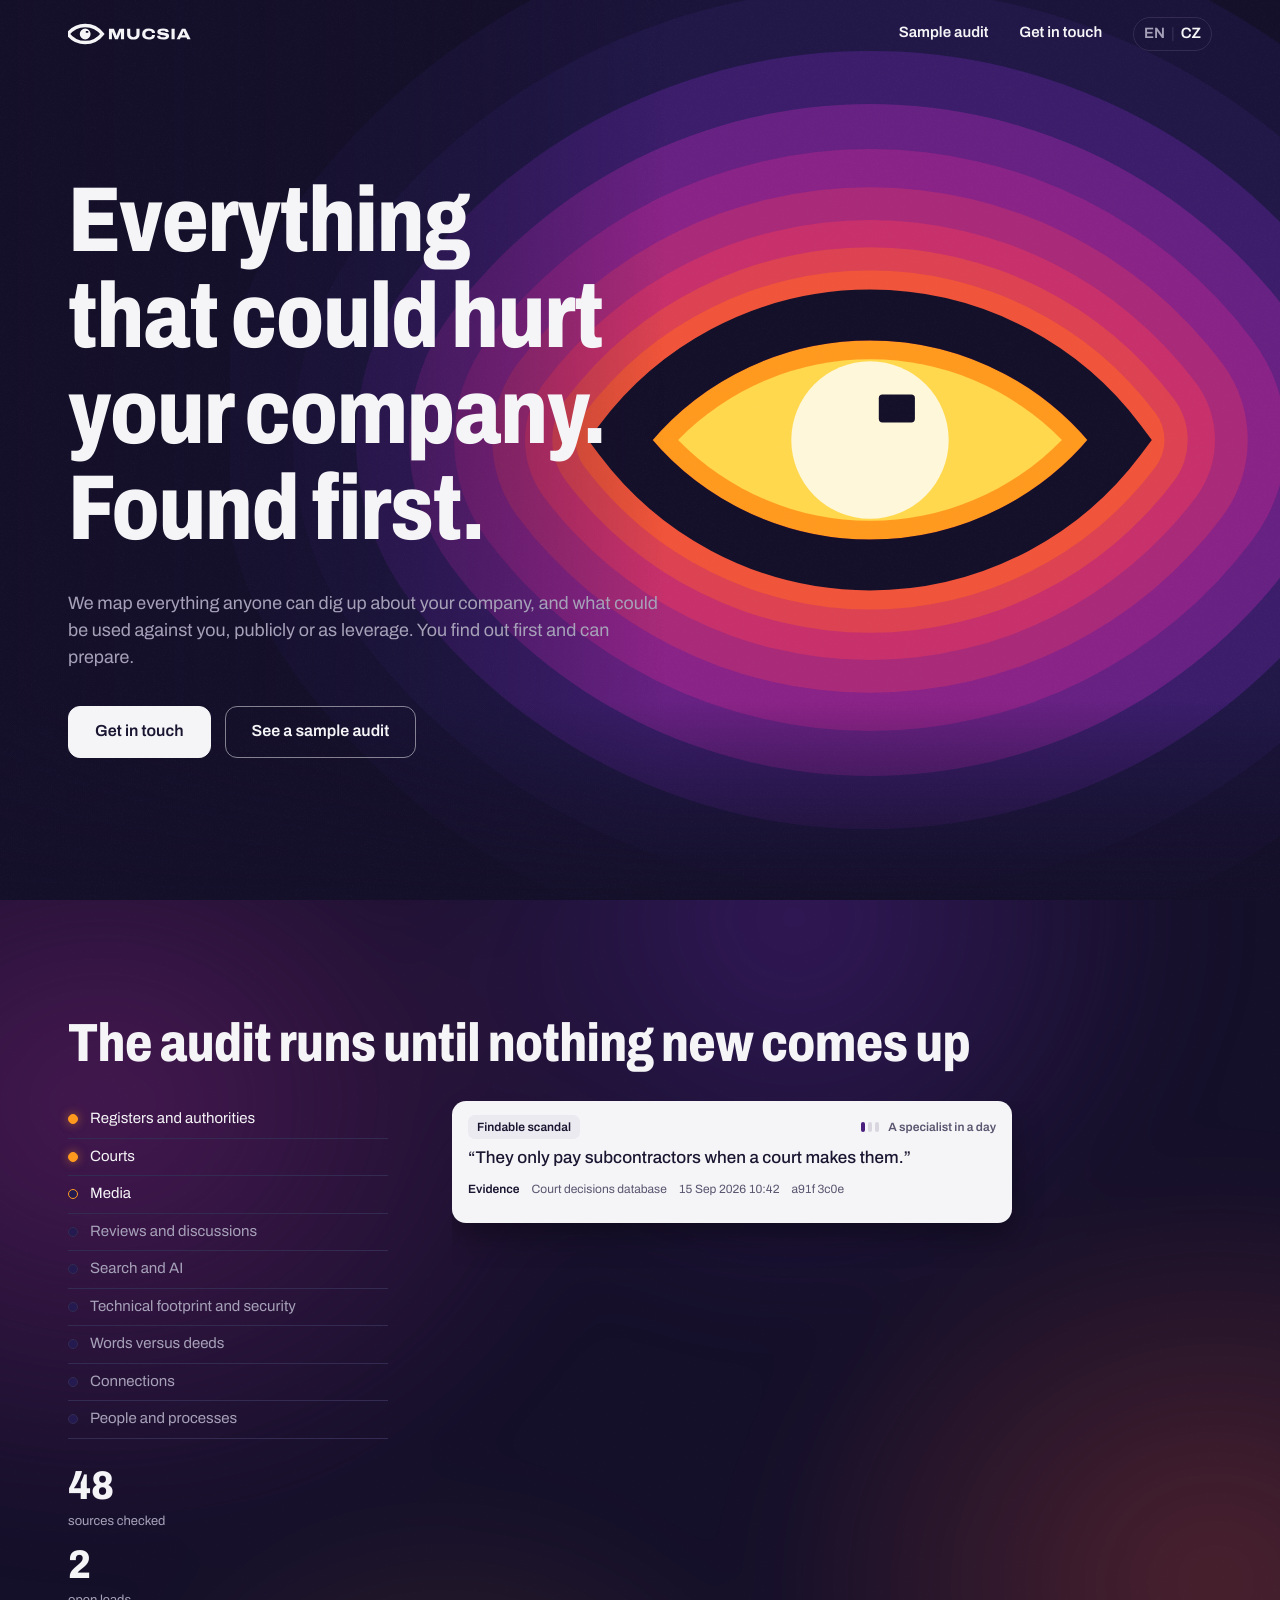
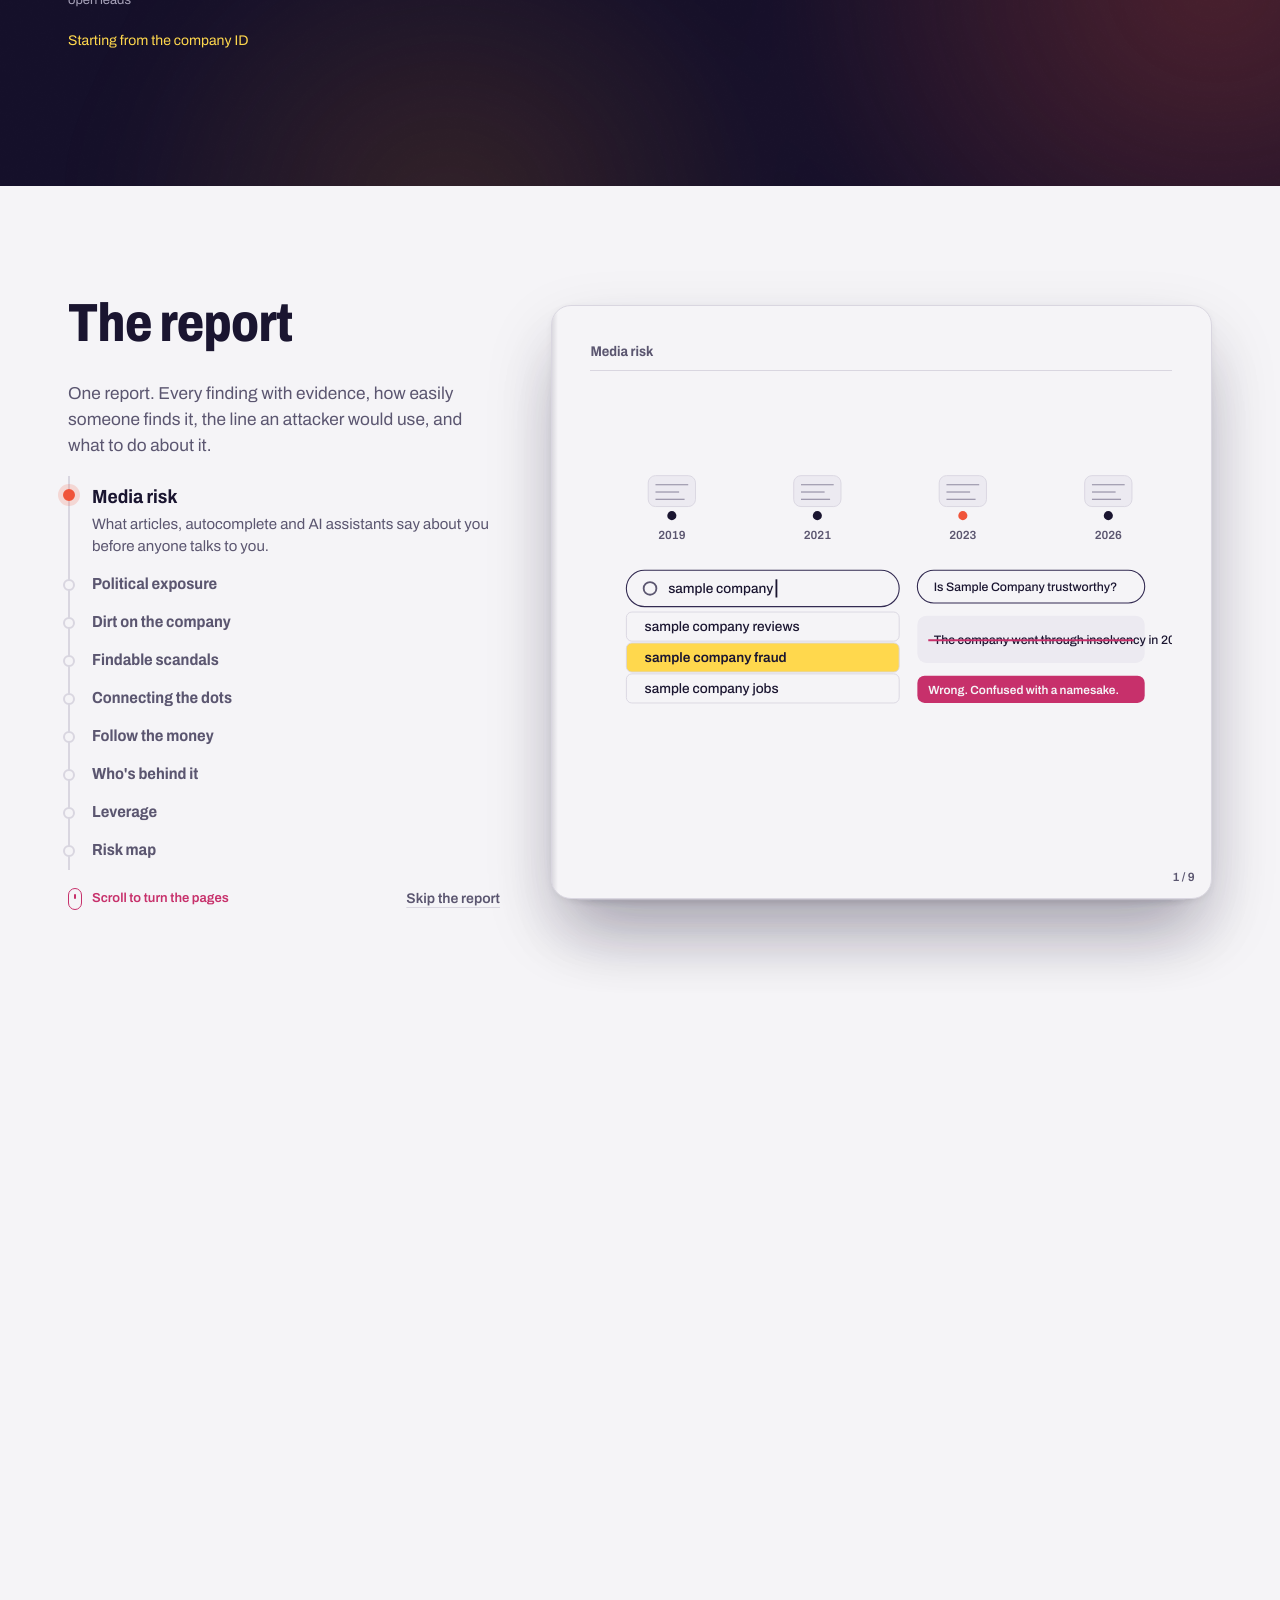
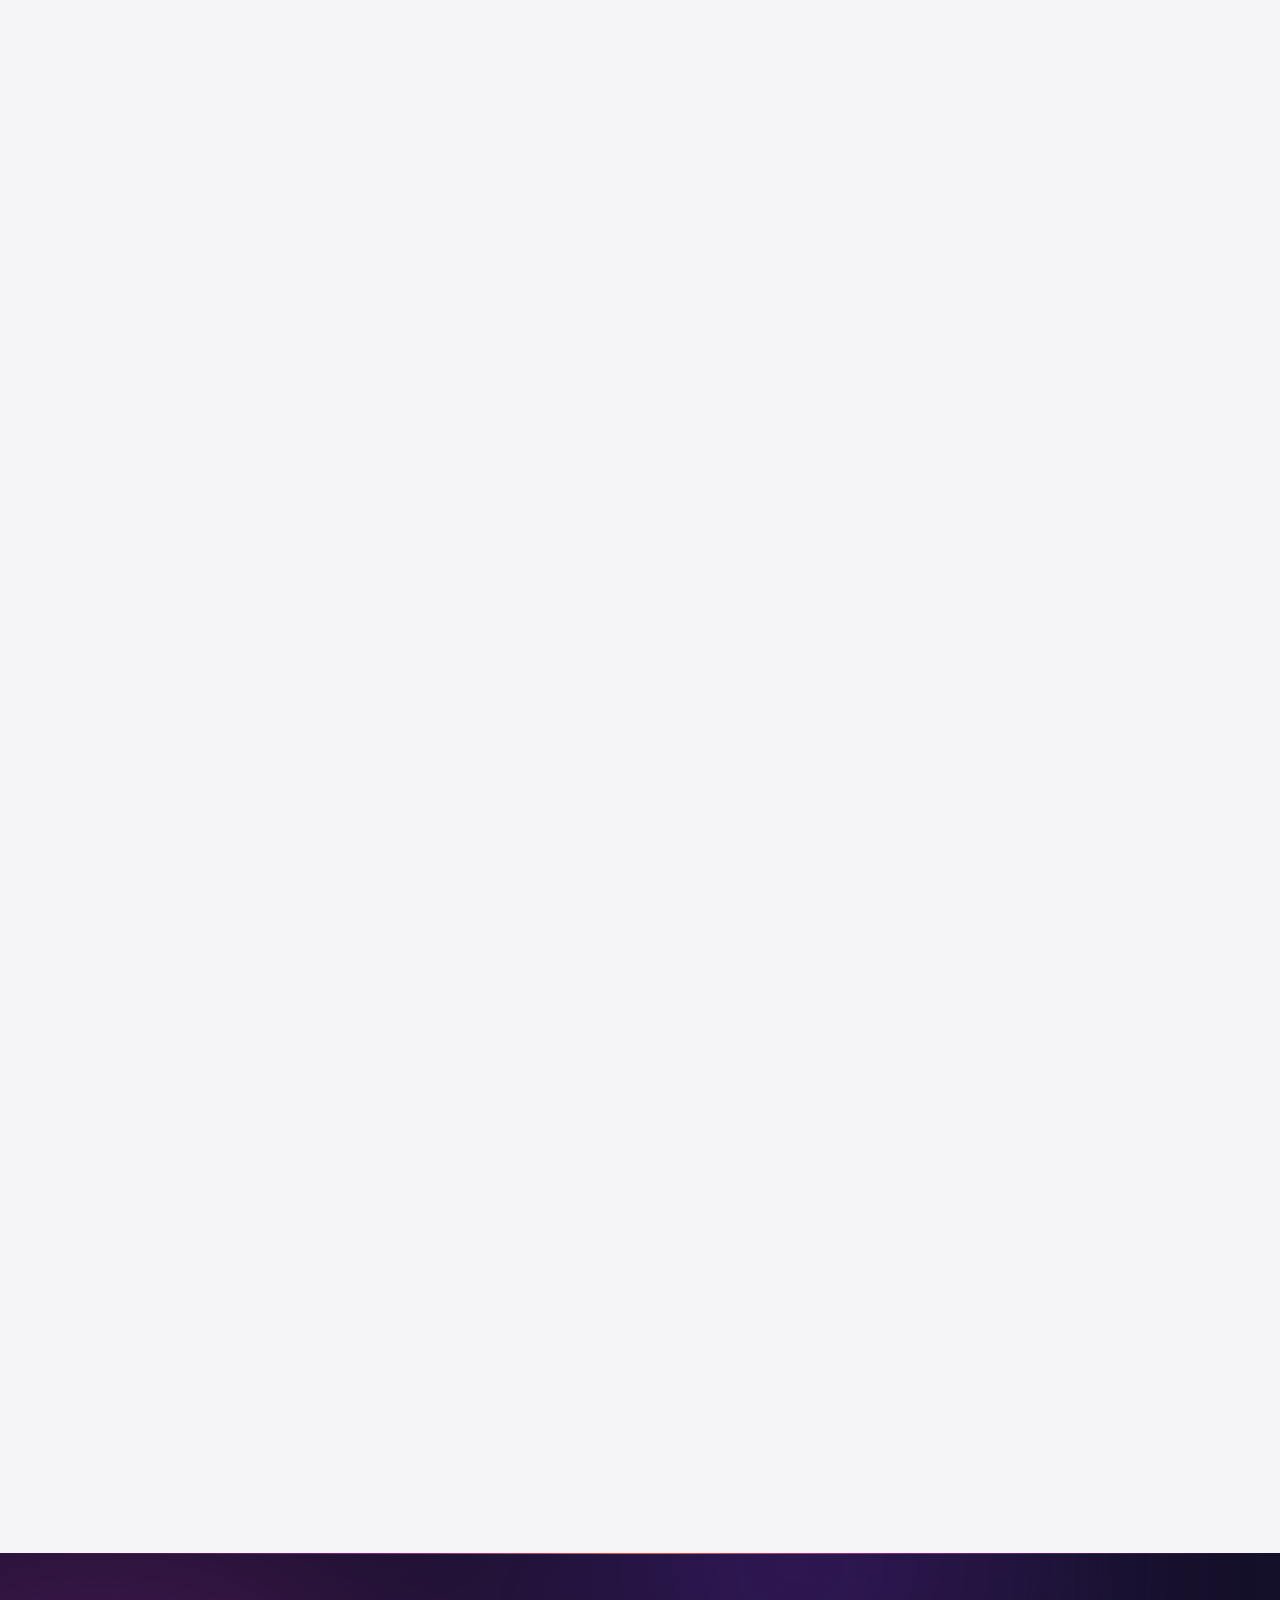
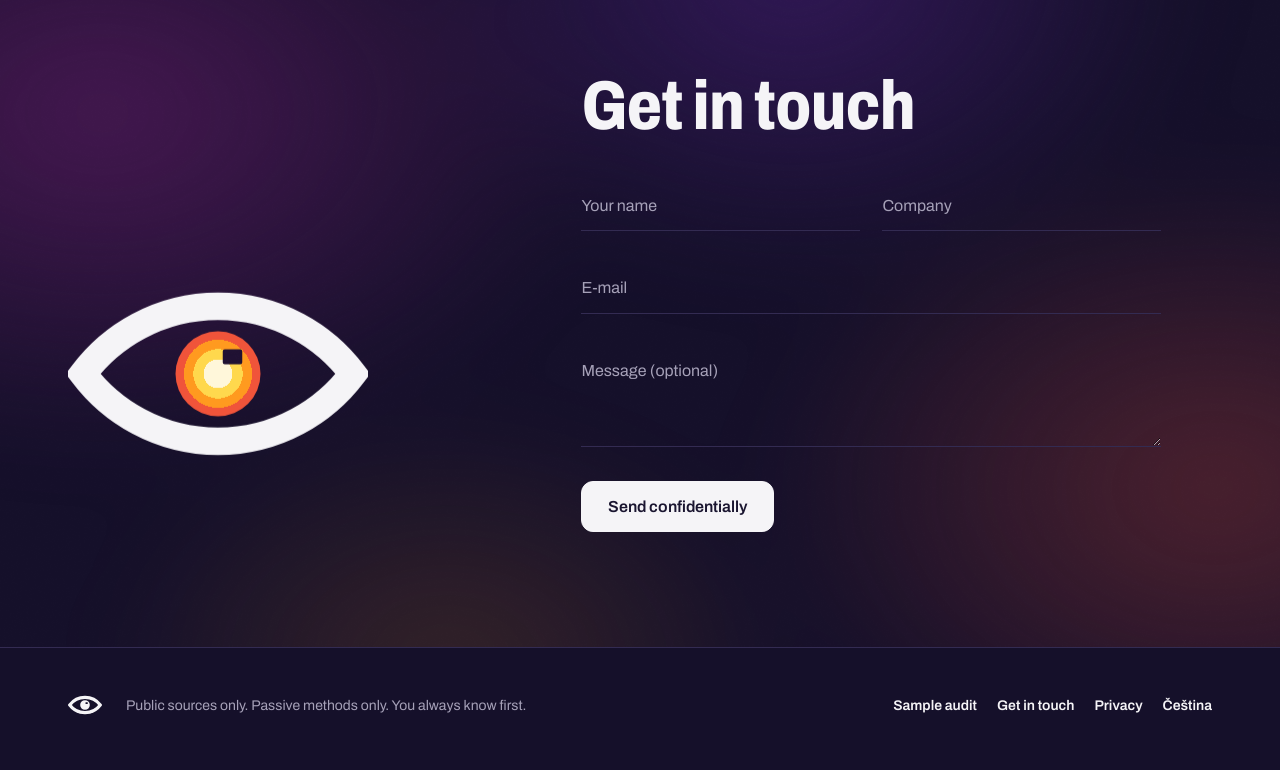
==== index.html @ b14db342 "MUCSIA web" ====
<!doctype html>
<html lang="en" data-lang="en">
<head>
<meta charset="utf-8">
<meta name="viewport" content="width=device-width, initial-scale=1">
<title>MUCSIA</title>
<meta name="description" content="Everything anyone can dig up about your company, and what could be used against you. You find out first.">
<meta name="theme-color" content="#15102A">
<meta name="referrer" content="no-referrer">
<link rel="canonical" href="https://mucsia.github.io/">
<link rel="alternate" hreflang="en" href="https://mucsia.github.io/">
<link rel="alternate" hreflang="cs" href="https://mucsia.github.io/cs/">
<link rel="alternate" hreflang="x-default" href="https://mucsia.github.io/">
<link rel="icon" href="static/img/mucsia-ikona.svg" type="image/svg+xml">
<link rel="preload" href="static/fonts/Archivo-w800-s80.woff2" as="font" type="font/woff2" crossorigin>
<link rel="preload" href="static/fonts/Archivo-w400-s100.woff2" as="font" type="font/woff2" crossorigin>
<script>document.documentElement.classList.add("js")</script>
<link rel="stylesheet" href="static/site.css?v=0013ce17ef">
<meta property="og:title" content="MUCSIA">
<meta property="og:description" content="Everything anyone can dig up about your company, and what could be used against you. You find out first.">
<meta property="og:type" content="website">
<meta property="og:url" content="https://mucsia.github.io/">
<meta property="og:image" content="https://mucsia.github.io/static/img/og.png">
<meta property="og:locale" content="en_GB">
<script type="application/ld+json">{"@context":"https://schema.org","@type":"WebSite","name":"MUCSIA","url":"https://mucsia.github.io/","inLanguage":["en","cs"]}</script>
</head>
<body class="page-home" data-endpoint="">
<a class="skip" href="#main">Skip to content</a>
<header class="hdr" id="hdr">
  <div class="hdr-in">
    <a class="brand" href="" aria-label="MUCSIA"><svg xmlns="http://www.w3.org/2000/svg" viewBox="0.00 -1118.87 7929.15 1551.73"><defs></defs><g transform="translate(-123.48 -1577.8) scale(20.58)"><path d="M6 60 A67.5 67.5 0 0 1 114 60 A67.5 67.5 0 0 1 6 60 Z" fill="none" stroke="#F5F4F7" stroke-width="11" stroke-linejoin="miter"/><path d="M43 60 A17 17 0 1 0 77 60 A17 17 0 1 0 43 60 Z M62.7 50.2 H68.9 A0.8 0.8 0 0 1 69.7 51 V55.4 A0.8 0.8 0 0 1 68.9 56.2 H62.7 A0.8 0.8 0 0 1 61.9 55.4 V51 A0.8 0.8 0 0 1 62.7 50.2 Z" fill="#F5F4F7" fill-rule="evenodd"/></g><path d="M84.50048828125 0.0V-687.54345703125H403.10595703125L520.97705078125 -389.4326171875Q528.5205078125 -370.71533203125 538.118408203125 -342.7587890625Q547.71630859375 -314.80224609375 557.4990234375 -285.47607421875Q567.28173828125 -256.14990234375 574.564453125 -233.41064453125H581.564453125Q588.390625 -254.23681640625 597.945068359375 -282.06298828125Q607.49951171875 -309.88916015625 617.597412109375 -338.617431640625Q627.6953125 -367.345703125 635.6953125 -388.51953125L753.56640625 -687.54345703125H1063.36767578125V0.0H859.7392578125V-354.78515625Q859.7392578125 -376.1328125 860.2392578125 -402.02392578125Q860.7392578125 -427.9150390625 861.7392578125 -453.034423828125Q862.7392578125 -478.15380859375 863.19580078125 -496.41455078125H855.19580078125Q849.10888671875 -477.06689453125 840.293701171875 -450.904052734375Q831.478515625 -424.7412109375 822.663330078125 -399.121826171875Q813.84814453125 -373.50244140625 806.3046875 -354.78515625L662.23779296875 0.0H475.65234375L331.12890625 -354.78515625Q321.0419921875 -381.306640625 311.455078125 -408.2412109375Q301.8681640625 -435.17578125 294.552978515625 -458.47998046875Q287.23779296875 -481.7841796875 282.23779296875 -496.41455078125H274.23779296875Q275.23779296875 -482.24072265625 275.73779296875 -458.9365234375Q276.23779296875 -435.63232421875 276.73779296875 -408.69775390625Q277.23779296875 -381.76318359375 277.23779296875 -354.78515625V0.0Z M1661.9560546875 12.0Q1525.89111328125 12.0 1436.771728515625 -27.728271484375Q1347.65234375 -67.45654296875 1303.706787109375 -142.5869140625Q1259.76123046875 -217.71728515625 1259.76123046875 -323.6953125V-687.54345703125H1463.3896484375V-332.869140625Q1463.3896484375 -240.93408203125 1515.28125 -190.19482421875Q1567.1728515625 -139.45556640625 1661.9560546875 -139.45556640625Q1757.28271484375 -139.45556640625 1809.17431640625 -190.19482421875Q1861.06591796875 -240.93408203125 1861.06591796875 -332.869140625V-687.54345703125H2064.6943359375V-323.6953125Q2064.6943359375 -217.71728515625 2020.748779296875 -142.5869140625Q1976.80322265625 -67.45654296875 1887.640380859375 -27.728271484375Q1798.4775390625 12.0 1661.9560546875 12.0Z M2663.45654296875 12.0Q2519.02197265625 12.0 2422.84814453125 -28.5Q2326.67431640625 -69.0 2278.859130859375 -148.228271484375Q2231.0439453125 -227.45654296875 2231.0439453125 -344.0Q2231.0439453125 -514.54345703125 2341.76123046875 -607.04345703125Q2452.478515625 -699.54345703125 2664.0869140625 -699.54345703125Q2782.2607421875 -699.54345703125 2872.119384765625 -664.097900390625Q2961.97802734375 -628.65234375 3012.56494140625 -564.206787109375Q3063.15185546875 -499.76123046875 3063.15185546875 -412.3046875H2864.697265625Q2864.697265625 -454.6962890625 2839.1318359375 -485.207275390625Q2813.56640625 -515.71826171875 2767.80517578125 -532.1748046875Q2722.0439453125 -548.63134765625 2660.54345703125 -548.63134765625Q2589.23876953125 -548.63134765625 2539.9775390625 -524.489990234375Q2490.71630859375 -500.3486328125 2465.509521484375 -457.23974609375Q2440.302734375 -414.130859375 2440.302734375 -357.0V-332.0Q2440.302734375 -275.49951171875 2465.509521484375 -231.890625Q2490.71630859375 -188.28173828125 2539.390625 -163.596923828125Q2588.06494140625 -138.912109375 2658.28271484375 -138.912109375Q2724.41357421875 -138.912109375 2771.76171875 -154.596923828125Q2819.10986328125 -170.28173828125 2844.71875 -200.249267578125Q2870.32763671875 -230.216796875 2870.32763671875 -272.15185546875H3063.6083984375Q3063.6083984375 -187.23876953125 3014.880126953125 -123.06494140625Q2966.15185546875 -58.89111328125 2876.521484375 -23.445556640625Q2786.89111328125 12.0 2663.45654296875 12.0Z M3599.564453125 12.0Q3515.58642578125 12.0 3442.6953125 1.95654296875Q3369.80419921875 -8.0869140625 3315.0 -33.13037109375Q3260.19580078125 -58.173828125 3229.250244140625 -102.989013671875Q3198.3046875 -147.80419921875 3198.3046875 -216.80419921875Q3198.3046875 -218.80419921875 3198.3046875 -222.075927734375Q3198.3046875 -225.34765625 3199.3046875 -228.4345703125H3398.75927734375Q3397.75927734375 -224.4345703125 3397.531005859375 -220.021484375Q3397.302734375 -215.6083984375 3397.302734375 -210.7822265625Q3397.302734375 -180.32568359375 3420.49853515625 -162.727783203125Q3443.6943359375 -145.1298828125 3486.0859375 -138.031982421875Q3528.4775390625 -130.93408203125 3584.6083984375 -130.93408203125Q3608.173828125 -130.93408203125 3632.78271484375 -132.34716796875Q3657.3916015625 -133.76025390625 3680.315673828125 -137.401611328125Q3703.23974609375 -141.04296875 3721.47900390625 -147.869140625Q3739.71826171875 -154.6953125 3750.587890625 -165.47802734375Q3761.45751953125 -176.2607421875 3761.45751953125 -191.54345703125Q3761.45751953125 -213.19580078125 3738.5009765625 -225.706787109375Q3715.54443359375 -238.2177734375 3676.359619140625 -245.772216796875Q3637.1748046875 -253.32666015625 3588.533447265625 -259.23974609375Q3539.89208984375 -265.15283203125 3487.750732421875 -273.381103515625Q3435.609375 -281.609375 3386.968017578125 -296.109375Q3338.32666015625 -310.609375 3299.141845703125 -334.6962890625Q3259.95703125 -358.783203125 3237.00048828125 -396.641845703125Q3214.0439453125 -434.50048828125 3214.0439453125 -489.130859375Q3214.0439453125 -543.65234375 3241.663330078125 -583.36962890625Q3269.28271484375 -623.0869140625 3319.173828125 -648.858642578125Q3369.06494140625 -674.63037109375 3437.010498046875 -687.0869140625Q3504.9560546875 -699.54345703125 3585.06494140625 -699.54345703125Q3666.71728515625 -699.54345703125 3733.162841796875 -686.902099609375Q3799.6083984375 -674.2607421875 3847.314697265625 -648.80419921875Q3895.02099609375 -623.34765625 3920.683837890625 -584.673828125Q3946.3466796875 -546.0 3946.3466796875 -493.93505859375V-480.10888671875H3748.89208984375V-488.2177734375Q3748.89208984375 -509.130859375 3730.8701171875 -525.315673828125Q3712.84814453125 -541.50048828125 3678.36962890625 -551.228759765625Q3643.89111328125 -560.95703125 3594.6083984375 -560.95703125Q3535.6513671875 -560.95703125 3497.71630859375 -553.58740234375Q3459.78125 -546.2177734375 3441.770263671875 -533.43505859375Q3423.75927734375 -520.65234375 3423.75927734375 -505.45654296875Q3423.75927734375 -485.173828125 3446.7158203125 -473.34765625Q3469.67236328125 -461.521484375 3508.857177734375 -454.65185546875Q3548.0419921875 -447.7822265625 3596.683349609375 -441.869140625Q3645.32470703125 -435.9560546875 3697.466064453125 -427.771240234375Q3749.607421875 -419.58642578125 3798.248779296875 -405.858154296875Q3846.89013671875 -392.1298828125 3886.074951171875 -368.358154296875Q3925.259765625 -344.58642578125 3948.21630859375 -308.271240234375Q3971.1728515625 -271.9560546875 3971.1728515625 -218.869140625Q3971.1728515625 -136.15185546875 3923.270751953125 -85.206298828125Q3875.36865234375 -34.2607421875 3791.466552734375 -11.13037109375Q3707.564453125 12.0 3599.564453125 12.0Z M4129.50048828125 0.0V-687.54345703125H4333.12890625V0.0Z M4463.3046875 0.0 4801.32666015625 -687.54345703125H5027.67236328125L5365.6943359375 0.0H5145.435546875L5093.478515625 -110.1748046875H4724.5205078125L4673.10693359375 0.0ZM4792.67236328125 -259.2607421875H5025.32666015625L4962.71728515625 -399.0009765625Q4958.80419921875 -408.37060546875 4951.749755859375 -425.52294921875Q4944.6953125 -442.67529296875 4937.097412109375 -462.186279296875Q4929.49951171875 -481.697265625 4923.08642578125 -498.468994140625Q4916.67333984375 -515.24072265625 4913.49951171875 -523.3056640625H4906.04296875Q4898.67333984375 -504.93603515625 4889.075439453125 -481.10986328125Q4879.4775390625 -457.28369140625 4870.60791015625 -434.9140625Q4861.73828125 -412.54443359375 4855.28173828125 -398.54443359375Z" transform="translate(2563.46 0)" fill="#F5F4F7"/></svg></a>
    <nav class="nav" aria-label="Main">
      <a href="sample/">Sample audit</a>
      <a href="#contact">Get in touch</a>
      <a class="lang" href="cs/" hreflang="cs" lang="cs" title="Čeština"><span class="cur">EN</span><span class="sep" aria-hidden="true">|</span><span>CZ</span></a>
    </nav>
  </div>
</header>
<main id="main">
<section class="hero" id="top" data-hero>
  <div class="hero-art"><svg class="eye-art" viewBox="0 0 1600 900" preserveAspectRatio="xMidYMid slice" aria-hidden="true" focusable="false"><g class="eye-body"><path class="iso iso-8" d="M229.63 199.72 A712.96 712.96 0 0 1 1370.37 199.72 A400.46 400.46 0 0 1 1370.37 680.28 A712.96 712.96 0 0 1 229.63 680.28 A400.46 400.46 0 0 1 229.63 199.72 Z" fill="#1B143A"/><path class="iso iso-7" d="M288.54 243.9 A639.33 639.33 0 0 1 1311.46 243.9 A326.83 326.83 0 0 1 1311.46 636.1 A639.33 639.33 0 0 1 288.54 636.1 A326.83 326.83 0 0 1 288.54 243.9 Z" fill="#211848"/><path class="iso iso-6" d="M338.72 281.54 A576.6 576.6 0 0 1 1261.28 281.54 A264.1 264.1 0 0 1 1261.28 598.46 A576.6 576.6 0 0 1 338.72 598.46 A264.1 264.1 0 0 1 338.72 281.54 Z" fill="#3B1D6B"/><path class="iso iso-5" d="M381.27 313.45 A523.42 523.42 0 0 1 1218.73 313.45 A210.92 210.92 0 0 1 1218.73 566.55 A523.42 523.42 0 0 1 381.27 566.55 A210.92 210.92 0 0 1 381.27 313.45 Z" fill="#672182"/><path class="iso iso-4" d="M417.27 340.45 A478.42 478.42 0 0 1 1182.73 340.45 A165.92 165.92 0 0 1 1182.73 539.55 A478.42 478.42 0 0 1 417.27 539.55 A165.92 165.92 0 0 1 417.27 340.45 Z" fill="#8A2387"/><path class="iso iso-3" d="M447.81 363.36 A440.24 440.24 0 0 1 1152.19 363.36 A127.74 127.74 0 0 1 1152.19 516.64 A440.24 440.24 0 0 1 447.81 516.64 A127.74 127.74 0 0 1 447.81 363.36 Z" fill="#A82A79"/><path class="iso iso-2" d="M473.99 382.99 A407.51 407.51 0 0 1 1126.01 382.99 A95.01 95.01 0 0 1 1126.01 497.01 A407.51 407.51 0 0 1 473.99 497.01 A95.01 95.01 0 0 1 473.99 382.99 Z" fill="#C7306B"/><path class="iso iso-1" d="M495.81 399.36 A380.24 380.24 0 0 1 1104.19 399.36 A67.74 67.74 0 0 1 1104.19 480.64 A380.24 380.24 0 0 1 495.81 480.64 A67.74 67.74 0 0 1 495.81 399.36 Z" fill="#DC4252"/><path class="iso iso-0" d="M514.36 413.27 A357.05 357.05 0 0 1 1085.64 413.27 A44.55 44.55 0 0 1 1085.64 466.73 A357.05 357.05 0 0 1 514.36 466.73 A44.55 44.55 0 0 1 514.36 413.27 Z" fill="#F0543A"/><path class="iris iris-0" d="M550 440 A312.5 312.5 0 0 1 1050 440 A312.5 312.5 0 0 1 550 440 Z" fill="#F0543A"/><path class="iris iris-1" d="M582.67 440 A287.04 287.04 0 0 1 1017.33 440 A287.04 287.04 0 0 1 582.67 440 Z" fill="#FF9A1F"/><path class="iris iris-2" d="M608.11 440 A268.29 268.29 0 0 1 991.89 440 A268.29 268.29 0 0 1 608.11 440 Z" fill="#FFD84D"/><circle class="pupil" cx="800.0" cy="440.0" r="78.7" fill="#FFF7DA"/><path class="lids" d="M550 440 A312.5 312.5 0 0 1 1050 440 A312.5 312.5 0 0 1 550 440 Z" fill="none" stroke="#15102A" stroke-width="50.9" stroke-linejoin="miter"/><rect class="catch" x="808.8" y="394.6" width="36.1" height="27.8" rx="3.7" fill="#15102A"/></g></svg></div>
  <div class="grain"></div>
  <div class="hero-in">
    <h1 class="hero-h">Everything that could hurt your company. Found first.</h1>
    <p class="hero-sub">We map everything anyone can dig up about your company, and what could be used against you, publicly or as leverage. You find out first and can prepare.</p>
    <div class="hero-cta">
      <a class="btn btn-light" href="#contact">Get in touch</a>
      <a class="btn btn-ghost" href="sample/">See a sample audit</a>
    </div>
  </div>
</section>

<section class="dark sec-console" id="audit">
  <div class="grain"></div>
  <div class="sec-in">
    <h2 class="h-l">The audit runs until nothing new comes up</h2>
<div class="con" data-console data-mode="auto">
  <div class="con-left">
    <ol class="con-layers" aria-label="The audit runs until nothing new comes up">
<li><i></i><span>Registers and authorities</span></li>
<li><i></i><span>Courts</span></li>
<li><i></i><span>Media</span></li>
<li><i></i><span>Reviews and discussions</span></li>
<li><i></i><span>Search and AI</span></li>
<li><i></i><span>Technical footprint and security</span></li>
<li><i></i><span>Words versus deeds</span></li>
<li><i></i><span>Connections</span></li>
<li><i></i><span>People and processes</span></li>
    </ol>
    <div class="con-counters">
      <div class="cnt"><b class="tnum" data-cnt="sources">0</b><span>sources checked</span></div>
      <div class="cnt"><b class="tnum" data-cnt="leads">0</b><span>open leads</span></div>
      <div class="cnt"><span class="cnt-note" data-status data-start="Starting from the company ID" data-lead="New lead opens a new round" data-sat="Round brought nothing new. Saturated." data-rep="Findings go into the report">Starting from the company ID</span></div>
    </div>
  </div>
  <div class="con-right">
    <div class="con-stage" data-stage>
      <article class="fc" data-card="0" data-cat="scandal">
        <header><span class="fc-cat">Findable scandal</span><span class="fc-find f-day"><i></i><i></i><i></i>A specialist in a day</span></header>
        <p class="fc-attack">They only pay subcontractors when a court makes them.</p>
        <footer class="fc-ev"><span class="fc-evl">Evidence</span><span>Court decisions database</span><span class="tnum">15 Sep 2026 10:42</span><span class="fc-hash tnum">a91f 3c0e</span></footer>
      </article>
      <article class="fc" data-card="1" data-cat="media">
        <header><span class="fc-cat">Media risk</span><span class="fc-find f-minute"><i></i><i></i><i></i>Anyone in a minute</span></header>
        <p class="fc-attack">Even Google thinks the company is a fraud.</p>
        <footer class="fc-ev"><span class="fc-evl">Evidence</span><span>Autocomplete, first page</span><span class="tnum">15 Sep 2026 11:05</span><span class="fc-hash tnum">7d2b e410</span></footer>
      </article>
      <article class="fc" data-card="2" data-cat="money">
        <header><span class="fc-cat">Follow the money</span><span class="fc-find f-hour"><i></i><i></i><i></i>A curious person in an hour</span></header>
        <p class="fc-attack">Their investor was founded two months before it invested.</p>
        <footer class="fc-ev"><span class="fc-evl">Evidence</span><span>Public register, capital history</span><span class="tnum">16 Sep 2026 09:17</span><span class="fc-hash tnum">c3e8 5f71</span></footer>
      </article>
      <article class="fc" data-card="3" data-cat="leverage">
        <header><span class="fc-cat">Leverage</span><span class="fc-find f-day"><i></i><i></i><i></i>A specialist in a day</span></header>
        <p class="fc-attack">Their whole price list is one search away.</p>
        <footer class="fc-ev"><span class="fc-evl">Evidence</span><span>Search index, exposed file</span><span class="tnum">16 Sep 2026 14:29</span><span class="fc-hash tnum">e51a 9b06</span></footer>
      </article>
      <article class="fc" data-card="4" data-cat="political">
        <header><span class="fc-cat">Political exposure</span><span class="fc-find f-hour"><i></i><i></i><i></i>A curious person in an hour</span></header>
        <p class="fc-attack">The council member who voted on the contract runs a company with their director.</p>
        <footer class="fc-ev"><span class="fc-evl">Evidence</span><span>Council minutes, public register</span><span class="tnum">17 Sep 2026 08:51</span><span class="fc-hash tnum">48fd 12c7</span></footer>
      </article>
      <article class="fc" data-card="5" data-cat="people">
        <header><span class="fc-cat">Who&#39;s behind it</span><span class="fc-find f-hour"><i></i><i></i><i></i>A curious person in an hour</span></header>
        <p class="fc-attack">The same people were behind a company that went into liquidation.</p>
        <footer class="fc-ev"><span class="fc-evl">Evidence</span><span>Public register, roles</span><span class="tnum">17 Sep 2026 15:36</span><span class="fc-hash tnum">0b7e d3a2</span></footer>
      </article>
      <article class="fc fc-struck" data-card="s" data-cat="dirt">
        <header><span class="fc-cat">Dirt on the company</span><span class="fc-find f-hour"><i></i><i></i><i></i>A curious person in an hour</span></header>
        <p class="fc-attack">The company owes wages to former staff.</p>
        <p class="fc-reason">Namesake, different company ID</p>
        <footer class="fc-ev"><span class="fc-evl">Evidence</span><span>Employer reviews</span><span class="tnum">16 Sep 2026 12:02</span><span class="fc-hash tnum">51c0 77e9</span></footer>
      </article>
    </div>
    <div class="con-report" data-report aria-hidden="true">
      <div class="rep-cover">
        <div class="rep-mark"><svg xmlns="http://www.w3.org/2000/svg" viewBox="0 0 120 120"><defs><radialGradient id="mrg" cx="50%" cy="50%" r="50%"><stop offset="0.0" stop-color="#FFF7DA"/><stop offset="0.34" stop-color="#FFF7DA"/><stop offset="0.34" stop-color="#FFD84D"/><stop offset="0.58" stop-color="#FFD84D"/><stop offset="0.58" stop-color="#FF9A1F"/><stop offset="0.8" stop-color="#FF9A1F"/><stop offset="0.8" stop-color="#F0543A"/><stop offset="1.0" stop-color="#F0543A"/></radialGradient></defs><path d="M6 60 A67.5 67.5 0 0 1 114 60 A67.5 67.5 0 0 1 6 60 Z" fill="none" stroke="#F5F4F7" stroke-width="11" stroke-linejoin="miter"/><path d="M43 60 A17 17 0 1 0 77 60 A17 17 0 1 0 43 60 Z M62.7 50.2 H68.9 A0.8 0.8 0 0 1 69.7 51 V55.4 A0.8 0.8 0 0 1 68.9 56.2 H62.7 A0.8 0.8 0 0 1 61.9 55.4 V51 A0.8 0.8 0 0 1 62.7 50.2 Z" fill="url(#mrg)" fill-rule="evenodd"/></svg></div>
        <div class="rep-txt"><b>Report</b><span>Confidential</span></div>
      </div>
    </div>
  </div>
</div>  </div>
</section>

<section class="paper sec-report" id="report" data-report>
  <div class="rep-track">
    <div class="rep-sticky">
      <div class="rep-left">
        <h2 class="h-l">The report</h2>
        <p class="lead">One report. Every finding with evidence, how easily someone finds it, the line an attacker would use, and what to do about it.</p>
        <ol class="rep-chapters" aria-label="Chapters">
<li data-ch="0"><i></i><b>Media risk</b><span>What articles, autocomplete and AI assistants say about you before anyone talks to you.</span></li>
<li data-ch="1"><i></i><b>Political exposure</b><span>Contracts, subsidies, donations and seats that connect the company to an office or a party.</span></li>
<li data-ch="2"><i></i><b>Dirt on the company</b><span>Review waves, late salaries and disputes with suppliers, the way they look to someone who wants to hurt you.</span></li>
<li data-ch="3"><i></i><b>Findable scandals</b><span>Old judgments, deleted pages and forgotten articles, with how long it takes to find each one.</span></li>
<li data-ch="4"><i></i><b>Connecting the dots</b><span>People, companies, addresses and dates joined into the one path that hurts the most.</span></li>
<li data-ch="5"><i></i><b>Follow the money</b><span>Where the capital came from, through which countries, and which flows a bank or a journalist would question.</span></li>
<li data-ch="6"><i></i><b>Who&#39;s behind it</b><span>Every role in the public registers and every other company those roles lead to.</span></li>
<li data-ch="7"><i></i><b>Leverage</b><span>What someone could hold over you: exposed files, credentials and words that were never meant to be public.</span></li>
<li data-ch="8"><i></i><b>Risk map</b><span>Every finding lands on one map. The warmer it is, the sooner it needs you.</span></li>
        </ol>
        <div class="rep-foot">
          <p class="scrub-hint" data-rep-hint><i aria-hidden="true"></i>Scroll to turn the pages</p>
          <a class="rep-skip" href="#contact">Skip the report</a>
        </div>
      </div>
      <div class="rep-right">
        <div class="rep-pages">
        <article class="rep-page rp-media" data-page="0">
          <header class="rp-head"><h3 class="h-m">Media risk</h3><p>What articles, autocomplete and AI assistants say about you before anyone talks to you.</p></header>
          <div class="rp-num tnum" aria-hidden="true">1 / 9</div>
          <figure class="rp-fig" aria-hidden="true">
            <svg viewBox="0 0 640 360" class="fig">
              <line class="draw tl" x1="40" y1="70" x2="600" y2="70"/>
              <g class="pop d1"><rect x="64" y="26" width="52" height="34" rx="8" class="doc"/><line x1="72" y1="36" x2="108" y2="36" class="docl"/><line x1="72" y1="44" x2="98" y2="44" class="docl"/><line x1="72" y1="52" x2="104" y2="52" class="docl"/><circle cx="90" cy="70" r="5" class="dot"/><text x="90" y="96" text-anchor="middle" class="lbl">2019</text></g>
              <g class="pop d2"><rect x="224" y="26" width="52" height="34" rx="8" class="doc"/><line x1="232" y1="36" x2="268" y2="36" class="docl"/><line x1="232" y1="44" x2="258" y2="44" class="docl"/><line x1="232" y1="52" x2="264" y2="52" class="docl"/><circle cx="250" cy="70" r="5" class="dot"/><text x="250" y="96" text-anchor="middle" class="lbl">2021</text></g>
              <g class="pop d3"><rect x="384" y="26" width="52" height="34" rx="8" class="doc"/><line x1="392" y1="36" x2="428" y2="36" class="docl"/><line x1="392" y1="44" x2="418" y2="44" class="docl"/><line x1="392" y1="52" x2="424" y2="52" class="docl"/><circle cx="410" cy="70" r="5" class="dot warm"/><text x="410" y="96" text-anchor="middle" class="lbl">2023</text></g>
              <g class="pop d4"><rect x="544" y="26" width="52" height="34" rx="8" class="doc"/><line x1="552" y1="36" x2="588" y2="36" class="docl"/><line x1="552" y1="44" x2="578" y2="44" class="docl"/><line x1="552" y1="52" x2="584" y2="52" class="docl"/><circle cx="570" cy="70" r="5" class="dot"/><text x="570" y="96" text-anchor="middle" class="lbl">2026</text></g>
              <g class="pop d5"><rect x="40" y="130" width="300" height="40" rx="20" class="box"/><circle cx="66" cy="150" r="7" class="ring"/><text x="86" y="155" class="q">sample company</text><rect class="caret" x="204" y="140" width="2" height="20"/></g>
              <g class="pop d6"><rect x="40" y="176" width="300" height="32" rx="6" class="sug"/><text x="60" y="197" class="q">sample company reviews</text></g>
              <g class="pop d7"><rect x="40" y="210" width="300" height="32" rx="6" class="sug hot"/><text x="60" y="231" class="q hotq">sample company fraud</text></g>
              <g class="pop d8"><rect x="40" y="244" width="300" height="32" rx="6" class="sug"/><text x="60" y="265" class="q">sample company jobs</text></g>
              <g class="pop d8"><rect x="360" y="130" width="250" height="36" rx="18" class="box"/><text x="378" y="153" class="q s">Is Sample Company trustworthy?</text></g>
              <g class="pop d9"><rect x="360" y="180" width="250" height="52" rx="10" class="ai"/><text x="378" y="211" class="q s">The company went through insolvency in 2022.</text><line x1="372" y1="207" x2="598" y2="207" class="strike"/></g>
              <g class="pop d10"><rect x="360" y="246" width="250" height="30" rx="8" class="flag"/><text x="372" y="266" class="flagt">Wrong. Confused with a namesake.</text></g>
            </svg>
          </figure>
        </article>
        <article class="rep-page rp-political" data-page="1">
          <header class="rp-head"><h3 class="h-m">Political exposure</h3><p>Contracts, subsidies, donations and seats that connect the company to an office or a party.</p></header>
          <div class="rp-num tnum" aria-hidden="true">2 / 9</div>
          <figure class="rp-fig" aria-hidden="true">
            <svg viewBox="0 0 640 360" class="fig">
              <line class="draw e1" x1="150" y1="180" x2="470" y2="80"/>
              <line class="draw e3" x1="470" y1="80" x2="470" y2="280"/>
              <line class="draw e4 hot" x1="150" y1="180" x2="470" y2="280"/>
              <g class="pop d1"><circle cx="150" cy="180" r="52" class="node"/><foreignObject x="106" y="136" width="88" height="88"><div xmlns="http://www.w3.org/1999/xhtml" class="fo nl">The company</div></foreignObject></g>
              <g class="pop d2"><circle cx="470" cy="80" r="46" class="node"/><foreignObject x="432" y="42" width="76" height="76"><div xmlns="http://www.w3.org/1999/xhtml" class="fo nl">Town hall</div></foreignObject></g>
              <g class="pop d3"><circle cx="470" cy="280" r="46" class="node"/><foreignObject x="432" y="242" width="76" height="76"><div xmlns="http://www.w3.org/1999/xhtml" class="fo nl">Regional party</div></foreignObject></g>
              <g class="pop d4"><rect x="322" y="98" width="104" height="26" rx="13" class="pill"/><text x="374" y="115" text-anchor="middle" class="pl">contract 2022</text></g>
              <g class="pop d7"><rect x="206" y="132" width="112" height="26" rx="13" class="pill"/><text x="262" y="149" text-anchor="middle" class="pl">subsidy 2021</text></g>
              <g class="pop d5"><rect x="248" y="250" width="112" height="26" rx="13" class="pill"/><text x="304" y="267" text-anchor="middle" class="pl">donation 2020</text></g>
              <g class="pop d6"><rect x="486" y="166" width="132" height="26" rx="13" class="pill"/><text x="552" y="183" text-anchor="middle" class="pl">seat on the council</text></g>
              <g class="pop d9"><rect x="150" y="304" width="176" height="30" rx="8" class="flag"/><text x="164" y="324" class="flagt">Conflict of interest</text></g>
            </svg>
          </figure>
        </article>
        <article class="rep-page rp-dirt" data-page="2">
          <header class="rp-head"><h3 class="h-m">Dirt on the company</h3><p>Review waves, late salaries and disputes with suppliers, the way they look to someone who wants to hurt you.</p></header>
          <div class="rp-num tnum" aria-hidden="true">3 / 9</div>
          <figure class="rp-fig" aria-hidden="true">
            <svg viewBox="0 0 640 360" class="fig">
<rect class="cbar" x="40" y="166" width="14" height="34" style="--i:0"/>
<rect class="cbar" x="60" y="200" width="14" height="0" style="--i:1"/>
<rect class="cbar" x="80" y="132" width="14" height="68" style="--i:2"/>
<rect class="cbar" x="100" y="166" width="14" height="34" style="--i:3"/>
<rect class="cbar" x="120" y="200" width="14" height="0" style="--i:4"/>
<rect class="cbar" x="140" y="166" width="14" height="34" style="--i:5"/>
<rect class="cbar" x="160" y="166" width="14" height="34" style="--i:6"/>
<rect class="cbar" x="180" y="200" width="14" height="0" style="--i:7"/>
<rect class="cbar" x="200" y="166" width="14" height="34" style="--i:8"/>
<rect class="cbar" x="220" y="132" width="14" height="68" style="--i:9"/>
<rect class="cbar" x="240" y="166" width="14" height="34" style="--i:10"/>
<rect class="cbar" x="260" y="200" width="14" height="0" style="--i:11"/>
<rect class="cbar hot" x="280" y="64" width="14" height="136" style="--i:12"/>
<rect class="cbar hot" x="300" y="98" width="14" height="102" style="--i:13"/>
<rect class="cbar hot" x="320" y="132" width="14" height="68" style="--i:14"/>
<rect class="cbar" x="340" y="200" width="14" height="0" style="--i:15"/>
<rect class="cbar" x="360" y="166" width="14" height="34" style="--i:16"/>
              <line x1="40" y1="200" x2="380" y2="200" class="axis"/>
              <g class="pop d8"><text x="40" y="236" class="big tnum">9</text><text x="70" y="236" class="lbl">one-star reviews in three weeks</text></g>
              <g class="pop d7"><circle cx="420" cy="100" r="6" class="dot warm"/><text x="438" y="105" class="q">late salaries, three mentions</text></g>
              <g class="pop d8"><circle cx="420" cy="160" r="6" class="dot warm"/><text x="438" y="165" class="q">unpaid subcontractor, EUR 48,000</text></g>
              <g class="pop d9"><circle cx="420" cy="220" r="6" class="dot warm"/><text x="438" y="225" class="q">accusation in a building forum</text></g>
            </svg>
          </figure>
        </article>
        <article class="rep-page rp-scandal" data-page="3">
          <header class="rp-head"><h3 class="h-m">Findable scandals</h3><p>Old judgments, deleted pages and forgotten articles, with how long it takes to find each one.</p></header>
          <div class="rp-num tnum" aria-hidden="true">4 / 9</div>
          <figure class="rp-fig" aria-hidden="true">
            <svg viewBox="0 0 640 360" class="fig">
              <g class="pop d1">
                <rect x="24" y="40" width="180" height="230" rx="8" class="doc"/>
                <text x="38" y="66" class="q">Court judgment</text>
<rect x="38" y="84" width="150" height="9" class="redact"/>
<rect x="38" y="104" width="96" height="9" class="redact keep"/>
<rect x="38" y="124" width="132" height="9" class="redact"/>
<rect x="38" y="144" width="70" height="9" class="redact"/>
<rect x="38" y="164" width="142" height="9" class="redact keep"/>
              </g>
              <g class="stamp st-day d5" style="transform-origin:114px 230px"><rect x="54" y="212" width="120" height="36" rx="8" class="stamp-r"/><text x="114" y="236" text-anchor="middle" class="stamp-t">in a day</text></g>
              <g class="pop d2">
                <rect x="230" y="40" width="180" height="230" rx="8" class="doc"/>
                <text x="244" y="66" class="q">Deleted page, 2016</text>
<rect x="244" y="84" width="150" height="9" class="redact"/>
<rect x="244" y="104" width="96" height="9" class="redact keep"/>
<rect x="244" y="124" width="132" height="9" class="redact"/>
<rect x="244" y="144" width="70" height="9" class="redact"/>
<rect x="244" y="164" width="142" height="9" class="redact keep"/>
              </g>
              <g class="stamp st-hour d6" style="transform-origin:320px 230px"><rect x="260" y="212" width="120" height="36" rx="8" class="stamp-r"/><text x="320" y="236" text-anchor="middle" class="stamp-t">in an hour</text></g>
              <g class="pop d3">
                <rect x="436" y="40" width="180" height="230" rx="8" class="doc"/>
                <text x="450" y="66" class="q">Regional article, 2019</text>
<rect x="450" y="84" width="150" height="9" class="redact"/>
<rect x="450" y="104" width="96" height="9" class="redact keep"/>
<rect x="450" y="124" width="132" height="9" class="redact"/>
<rect x="450" y="144" width="70" height="9" class="redact"/>
<rect x="450" y="164" width="142" height="9" class="redact keep"/>
              </g>
              <g class="stamp st-minute d7" style="transform-origin:526px 230px"><rect x="466" y="212" width="120" height="36" rx="8" class="stamp-r"/><text x="526" y="236" text-anchor="middle" class="stamp-t">in a minute</text></g>
              <g class="pop d1"><text x="38" y="300" class="lbl">Judgment 12 C 345/2022</text></g>
            </svg>
          </figure>
        </article>
        <article class="rep-page rp-dots" data-page="4">
          <header class="rp-head"><h3 class="h-m">Connecting the dots</h3><p>People, companies, addresses and dates joined into the one path that hurts the most.</p></header>
          <div class="rp-num tnum" aria-hidden="true">5 / 9</div>
          <figure class="rp-fig" aria-hidden="true">
            <svg viewBox="0 0 640 360" class="fig">
<line class="draw e1" x1="90" y1="180" x2="250" y2="90"/>
<line class="draw e2" x1="90" y1="180" x2="250" y2="270"/>
<line class="draw e3" x1="250" y1="90" x2="420" y2="180"/>
<line class="draw e4" x1="250" y1="270" x2="420" y2="180"/>
<line class="draw e5" x1="420" y1="180" x2="560" y2="90"/>
<line class="draw e6" x1="420" y1="180" x2="560" y2="270"/>
<line class="draw e7" x1="250" y1="90" x2="560" y2="90"/>
              <polyline class="worst" points="90,180 250,90 420,180 560,90"/>
<g class="pop d1"><circle cx="90" cy="180" r="30" class="node on-path"/><text x="90" y="224" text-anchor="middle" class="lbl">The company</text></g>
<g class="pop d2"><circle cx="250" cy="90" r="22" class="node on-path"/><text x="250" y="134" text-anchor="middle" class="lbl">Director</text></g>
<g class="pop d3"><circle cx="250" cy="270" r="22" class="node"/><text x="250" y="314" text-anchor="middle" class="lbl">Second company</text></g>
<g class="pop d4"><circle cx="420" cy="180" r="22" class="node on-path"/><text x="420" y="224" text-anchor="middle" class="lbl">Shared address</text></g>
<g class="pop d5"><circle cx="560" cy="90" r="22" class="node on-path"/><text x="560" y="134" text-anchor="middle" class="lbl">Company in liquidation</text></g>
<g class="pop d6"><circle cx="560" cy="270" r="22" class="node"/><text x="560" y="314" text-anchor="middle" class="lbl">Investor</text></g>
              <g class="pop d10"><rect x="250" y="316" width="140" height="30" rx="8" class="flag"/><text x="264" y="336" class="flagt">Worst path</text></g>
            </svg>
          </figure>
        </article>
        <article class="rep-page rp-money" data-page="5">
          <header class="rp-head"><h3 class="h-m">Follow the money</h3><p>Where the capital came from, through which countries, and which flows a bank or a journalist would question.</p></header>
          <div class="rp-num tnum" aria-hidden="true">6 / 9</div>
          <figure class="rp-fig" aria-hidden="true">
            <svg viewBox="0 0 640 360" class="fig">
<line class="draw e1" x1="142" y1="150" x2="165" y2="150"/><polygon class="pop d1 arrow" points="157,144 167,150 157,156"/>              <g class="pop d1"><rect x="46" y="118" width="96" height="64" rx="12" class="node"/><foreignObject x="50" y="122" width="88" height="56"><div xmlns="http://www.w3.org/1999/xhtml" class="fo nl">Investor</div></foreignObject></g>
<line class="draw e2" x1="261" y1="150" x2="284" y2="150"/><polygon class="pop d2 arrow" points="276,144 286,150 276,156"/>              <g class="pop d2"><rect x="165" y="118" width="96" height="64" rx="12" class="node warm"/><foreignObject x="169" y="122" width="88" height="56"><div xmlns="http://www.w3.org/1999/xhtml" class="fo nl">Company in a secrecy jurisdiction</div></foreignObject></g>
<line class="draw e3" x1="380" y1="150" x2="403" y2="150"/><polygon class="pop d3 arrow" points="395,144 405,150 395,156"/>              <g class="pop d3"><rect x="284" y="118" width="96" height="64" rx="12" class="node warm"/><foreignObject x="288" y="122" width="88" height="56"><div xmlns="http://www.w3.org/1999/xhtml" class="fo nl">Capital increase</div></foreignObject></g>
<line class="draw e4" x1="499" y1="150" x2="522" y2="150"/><polygon class="pop d4 arrow" points="514,144 524,150 514,156"/>              <g class="pop d4"><rect x="403" y="118" width="96" height="64" rx="12" class="node"/><foreignObject x="407" y="122" width="88" height="56"><div xmlns="http://www.w3.org/1999/xhtml" class="fo nl">The company</div></foreignObject></g>
              <g class="pop d5"><rect x="522" y="118" width="96" height="64" rx="12" class="node"/><foreignObject x="526" y="122" width="88" height="56"><div xmlns="http://www.w3.org/1999/xhtml" class="fo nl">Public contracts</div></foreignObject></g>
              <g class="pop d6"><line x1="94" y1="182" x2="94" y2="214" class="docl"/><rect x="10" y="214" width="168" height="26" rx="13" class="pill hot"/><text x="94" y="231" text-anchor="middle" class="pl">founded two months earlier</text></g>
              <g class="pop d7"><line x1="213" y1="182" x2="213" y2="254" class="docl"/><rect x="129" y="254" width="168" height="26" rx="13" class="pill hot"/><text x="213" y="271" text-anchor="middle" class="pl">owner unknown</text></g>
              <g class="pop d8"><line x1="332" y1="182" x2="332" y2="214" class="docl"/><rect x="248" y="214" width="168" height="26" rx="13" class="pill"/><text x="332" y="231" text-anchor="middle" class="pl">EUR 320,000</text></g>
              <g class="pop d9"><line x1="451" y1="182" x2="451" y2="254" class="docl"/><rect x="367" y="254" width="168" height="26" rx="13" class="pill"/><text x="451" y="271" text-anchor="middle" class="pl">EUR 840,000</text></g>
              <g class="pop d10"><text x="20" y="318" class="lbl">Signals worth checking, not accusations</text></g>
            </svg>
          </figure>
        </article>
        <article class="rep-page rp-people" data-page="6">
          <header class="rp-head"><h3 class="h-m">Who&#39;s behind it</h3><p>Every role in the public registers and every other company those roles lead to.</p></header>
          <div class="rp-num tnum" aria-hidden="true">7 / 9</div>
          <figure class="rp-fig" aria-hidden="true">
            <svg viewBox="0 0 640 360" class="fig">
              <g class="pop d1"><rect x="40" y="46" width="190" height="48" rx="24" class="node"/><circle cx="70" cy="70" r="12" class="face"/><text x="92" y="75" class="nl">Managing director</text></g>
              <line class="draw e1" x1="230" y1="70" x2="330" y2="70"/>
              <g class="pop d4">
<rect x="330" y="54" width="30" height="32" rx="8" class="chip"/>                <text x="380" y="75" class="q">4 other companies</text>
              </g>
              <g class="pop d2"><rect x="40" y="146" width="190" height="48" rx="24" class="node"/><circle cx="70" cy="170" r="12" class="face"/><text x="92" y="175" class="nl">Shareholder</text></g>
              <line class="draw e2" x1="230" y1="170" x2="330" y2="170"/>
              <g class="pop d5">
<rect x="330" y="154" width="30" height="32" rx="8" class="chip"/><rect x="352" y="154" width="30" height="32" rx="8" class="chip"/>                <text x="402" y="175" class="q">2 other companies</text>
              </g>
              <g class="pop d3"><rect x="40" y="246" width="190" height="48" rx="24" class="node"/><circle cx="70" cy="270" r="12" class="face"/><text x="92" y="275" class="nl">Procurator</text></g>
              <line class="draw e3" x1="230" y1="270" x2="330" y2="270"/>
              <g class="pop d6">
<rect x="330" y="254" width="30" height="32" rx="8" class="chip"/><rect x="352" y="254" width="30" height="32" rx="8" class="chip"/><rect x="374" y="254" width="30" height="32" rx="8" class="chip"/>                <text x="424" y="275" class="q">1 in liquidation</text>
              </g>
            </svg>
          </figure>
        </article>
        <article class="rep-page rp-leverage" data-page="7">
          <header class="rp-head"><h3 class="h-m">Leverage</h3><p>What someone could hold over you: exposed files, credentials and words that were never meant to be public.</p></header>
          <div class="rp-num tnum" aria-hidden="true">8 / 9</div>
          <figure class="rp-fig" aria-hidden="true">
            <svg viewBox="0 0 640 360" class="fig">
              <g class="pop d1"><rect x="40" y="40" width="260" height="200" rx="8" class="doc note"/>
<rect x="60" y="62" width="220" height="12" class="redact"/>
<rect x="60" y="86" width="160" height="12" class="redact"/>
<rect x="60" y="110" width="200" height="12" class="redact"/>
<rect x="60" y="134" width="90" height="12" class="redact"/>
<rect x="60" y="158" width="130" height="12" class="redact"/>
                <text x="60" y="212" class="q hotq">We know about the price list. Call me.</text></g>
              <g class="pop d3"><rect x="340" y="42" width="260" height="40" rx="20" class="blur b1"/><text x="360" y="66" class="q on-blur">price list, internal</text></g>
              <g class="pop d4"><rect x="340" y="102" width="260" height="40" rx="20" class="blur b2"/><text x="360" y="126" class="q on-blur">staging server</text></g>
              <g class="pop d5"><rect x="340" y="162" width="260" height="40" rx="20" class="blur b3"/><text x="360" y="186" class="q on-blur">staff post with client data</text></g>
              <g class="pop d6"><rect x="340" y="222" width="260" height="40" rx="20" class="blur b4"/><text x="360" y="246" class="q on-blur">credentials, exposure state only</text></g>
            </svg>
          </figure>
        </article>
        <article class="rep-page rp-riskmap rp-dark" data-page="8">
          <header class="rp-head"><h3 class="h-m">Risk map</h3><p>Every finding lands on one map. The warmer it is, the sooner it needs you.</p></header>
          <div class="rp-num tnum" aria-hidden="true">9 / 9</div>
          <figure class="rp-fig" aria-hidden="true">
<div class="rm" data-riskmap>
  <div class="rm-y">Severity</div>
  <div class="rm-rows">
<div class="rm-rowlab"><span class="sev s-critical"><i></i><i></i><i></i></span>Critical</div>
<div class="rm-rowlab"><span class="sev s-latent"><i></i><i></i><i></i></span>Latent</div>
<div class="rm-rowlab"><span class="sev s-noise"><i></i><i></i><i></i></span>Noise</div>
  </div>
  <div class="rm-grid">
    <div class="rm-field" aria-hidden="true"></div>
    <i class="rm-gv g1"></i><i class="rm-gv g2"></i><i class="rm-gh g1"></i><i class="rm-gh g2"></i>
    <div class="rm-cell" style="grid-row:1;grid-column:1">
<span class="rm-tag s-critical" data-fid="N-04" style="--dx:-1;--dy:4">Lost dispute with a subcontractor</span><span class="rm-tag s-critical" data-fid="N-10" style="--dx:3;--dy:3">Compromised subdomain</span>    </div>
    <div class="rm-cell" style="grid-row:1;grid-column:2">
<span class="rm-tag s-critical" data-fid="N-15" style="--dx:-1;--dy:4">Insolvency of the predecessor company</span>    </div>
    <div class="rm-cell" style="grid-row:1;grid-column:3">
    </div>
    <div class="rm-cell" style="grid-row:2;grid-column:1">
<span class="rm-tag s-latent" data-fid="N-11" style="--dx:-1;--dy:4">DMARC protection missing</span><span class="rm-tag s-latent" data-fid="N-13" style="--dx:3;--dy:3">Exposed key to the SMS gateway</span>    </div>
    <div class="rm-cell" style="grid-row:2;grid-column:2">
<span class="rm-tag s-latent" data-fid="N-01" style="--dx:-1;--dy:4">Missing 2023 and 2024 accounts</span><span class="rm-tag s-latent" data-fid="N-02" style="--dx:3;--dy:3">Split contract for Dolní Lhota</span>    </div>
    <div class="rm-cell" style="grid-row:2;grid-column:3">
<span class="rm-tag s-latent" data-fid="N-07" style="--dx:-1;--dy:4">Wave of one-star reviews</span><span class="rm-tag s-latent" data-fid="N-08" style="--dx:3;--dy:3">Autocomplete suggests “fraud”</span>    </div>
    <div class="rm-cell" style="grid-row:3;grid-column:1">
<span class="rm-tag s-noise" data-fid="N-06" style="--dx:-1;--dy:4">Old dispute page in archive</span><span class="rm-tag s-noise" data-fid="N-17" style="--dx:3;--dy:3">Related-company loans</span>    </div>
    <div class="rm-cell" style="grid-row:3;grid-column:2">
<span class="rm-tag s-noise" data-fid="N-03" style="--dx:-1;--dy:4">Returned subsidy part</span><span class="rm-tag s-noise" data-fid="N-19" style="--dx:3;--dy:3">Director&#39;s other companies</span>    </div>
    <div class="rm-cell" style="grid-row:3;grid-column:3">
<span class="rm-tag s-noise" data-fid="N-05" style="--dx:-1;--dy:4">2019 noise article</span><span class="rm-tag s-noise" data-fid="N-09" style="--dx:3;--dy:3">ChatGPT mix-up</span>    </div>
  </div>
  <div class="rm-cols">
<div class="rm-collab">A specialist in a day</div>
<div class="rm-collab">A curious person in an hour</div>
<div class="rm-collab">Anyone in a minute</div>
  </div>
  <div class="rm-x">How easily someone finds it</div>
</div>          </figure>
        </article>
        </div>
      </div>
    </div>
  </div>
</section>

<section class="contact" id="contact">
  <div class="grain"></div>
  <div class="contact-in">
    <div class="contact-eye" aria-hidden="true"><svg xmlns="http://www.w3.org/2000/svg" viewBox="0 0 120 120"><defs><radialGradient id="mcg" cx="50%" cy="50%" r="50%"><stop offset="0.0" stop-color="#FFF7DA"/><stop offset="0.34" stop-color="#FFF7DA"/><stop offset="0.34" stop-color="#FFD84D"/><stop offset="0.58" stop-color="#FFD84D"/><stop offset="0.58" stop-color="#FF9A1F"/><stop offset="0.8" stop-color="#FF9A1F"/><stop offset="0.8" stop-color="#F0543A"/><stop offset="1.0" stop-color="#F0543A"/></radialGradient></defs><path d="M6 60 A67.5 67.5 0 0 1 114 60 A67.5 67.5 0 0 1 6 60 Z" fill="none" stroke="#F5F4F7" stroke-width="11" stroke-linejoin="miter"/><path d="M43 60 A17 17 0 1 0 77 60 A17 17 0 1 0 43 60 Z M62.7 50.2 H68.9 A0.8 0.8 0 0 1 69.7 51 V55.4 A0.8 0.8 0 0 1 68.9 56.2 H62.7 A0.8 0.8 0 0 1 61.9 55.4 V51 A0.8 0.8 0 0 1 62.7 50.2 Z" fill="url(#mcg)" fill-rule="evenodd"/></svg></div>
    <div class="contact-body">
      <h2 class="h-xl">Get in touch</h2>
<form class="form" data-form novalidate>
  <input type="text" name="website" tabindex="-1" autocomplete="off" class="hp" aria-hidden="true">
  <div class="fld-row">
    <div class="fld"><input id="f-name" name="name" type="text" required autocomplete="name" placeholder=" " data-msg="Please fill in this field."><label for="f-name">Your name</label></div>
    <div class="fld"><input id="f-company" name="company" type="text" required autocomplete="organization" placeholder=" " data-msg="Please fill in this field."><label for="f-company">Company</label></div>
  </div>
  <div class="fld"><input id="f-email" name="email" type="email" required autocomplete="email" placeholder=" " data-msg="Please check the e-mail address."><label for="f-email">E-mail</label></div>
  <div class="fld"><textarea id="f-msg" name="message" rows="3" placeholder=" "></textarea><label for="f-msg">Message (optional)</label></div>
  <input type="hidden" name="lang" value="en">
  <div class="fld-act">
    <button type="submit" class="btn btn-light" data-send data-sending="Sending">Send confidentially</button>
  </div>
  <p class="form-note" data-note aria-live="polite"></p>
  <div class="form-ok" data-ok hidden><b>Sent.</b><span>We will get back to you from an address you can verify.</span></div>
  <template data-i18n><span data-k="err">The message did not go through. Try again in a moment.</span><span data-k="offline">Sending is not connected on this preview yet. The address will be published with the launch.</span></template>
</form>    </div>
  </div>
</section>
</main>
<footer class="ftr">
  <div class="ftr-in">
    <div class="ftr-mark"><svg xmlns="http://www.w3.org/2000/svg" viewBox="0 0 120 120"><defs></defs><path d="M6 60 A67.5 67.5 0 0 1 114 60 A67.5 67.5 0 0 1 6 60 Z" fill="none" stroke="#F5F4F7" stroke-width="11" stroke-linejoin="miter"/><path d="M43 60 A17 17 0 1 0 77 60 A17 17 0 1 0 43 60 Z M62.7 50.2 H68.9 A0.8 0.8 0 0 1 69.7 51 V55.4 A0.8 0.8 0 0 1 68.9 56.2 H62.7 A0.8 0.8 0 0 1 61.9 55.4 V51 A0.8 0.8 0 0 1 62.7 50.2 Z" fill="#F5F4F7" fill-rule="evenodd"/></svg></div>
    <p class="ftr-line">Public sources only. Passive methods only. You always know first.</p>
    <nav class="ftr-nav" aria-label="Footer">
      <a href="sample/">Sample audit</a>
      <a href="contact/">Get in touch</a>
      <a href="privacy/">Privacy</a>
      <a href="cs/" hreflang="cs" lang="cs">Čeština</a>
    </nav>
  </div>
</footer>
<a class="bar" href="#contact">Get in touch</a>
<script src="static/site.js?v=ff111942fa" defer></script>
</body>
</html>
---- static/site.css ----
/* MUCSIA - web. Jedna rodina písma (Archivo), barva vždy znamená teplo. */
@font-face { font-family: "Archivo"; src: url("fonts/Archivo-w400-s100.woff2") format("woff2"); font-weight: 400; font-stretch: 100%; font-display: swap; }
@font-face { font-family: "Archivo"; src: url("fonts/Archivo-w500-s100.woff2") format("woff2"); font-weight: 500; font-stretch: 100%; font-display: swap; }
@font-face { font-family: "Archivo"; src: url("fonts/Archivo-w600-s100.woff2") format("woff2"); font-weight: 600; font-stretch: 100%; font-display: swap; }
@font-face { font-family: "Archivo"; src: url("fonts/Archivo-w700-s90.woff2") format("woff2"); font-weight: 700; font-stretch: 90%; font-display: swap; }
@font-face { font-family: "Archivo"; src: url("fonts/Archivo-w800-s80.woff2") format("woff2"); font-weight: 800; font-stretch: 80%; font-display: swap; }
@font-face { font-family: "Archivo"; src: url("fonts/Archivo-w800-s90.woff2") format("woff2"); font-weight: 800; font-stretch: 90%; font-display: swap; }

:root {
  --chlad: #15102A; --chlad-2: #1E1838; --inkoust: #1A1530; --grafit: #5B5670; --mlha: #A6A1B8;
  --linka: #D9D6E0; --linka-tma: #332B52; --papir: #F5F4F7; --papir-2: #ECEAF1;
  --t0: #241A4F; --t1: #4B1F7E; --t2: #8A2387; --t3: #C7306B; --t4: #F0543A; --t5: #FF9A1F; --t6: #FFD84D; --t7: #FFF7DA;
  --sum: #9C97AE;
  --font: "Archivo", "Helvetica Neue", Arial, sans-serif;
  --gutter: clamp(16px, 4vw, 48px);
  --maxw: 1240px;
  --hdr: 68px;
  --ease: cubic-bezier(.2, .7, .2, 1);
  --pop: cubic-bezier(.2, 1.1, .3, 1);
  --r-s: 8px; --r-m: 14px; --r-l: 20px;
}
*, *::before, *::after { box-sizing: border-box; }
html { cursor: url("img/cursor-eye-32.png") 16 16, auto; cursor: -webkit-image-set(url("img/cursor-eye-32.png") 1x, url("img/cursor-eye-64.png") 2x) 16 16, auto; cursor: image-set(url("img/cursor-eye-32.png") 1x, url("img/cursor-eye-64.png") 2x) 16 16, auto; }
a, button, label, summary, .chip span, .fcard, .rm-tag, .rep-chapters li { cursor: inherit; }
input[type="text"], input[type="email"], textarea { cursor: text; }
html { scroll-behavior: smooth; -webkit-text-size-adjust: 100%; }
body { margin: 0; font-family: var(--font); font-size: 17px; line-height: 1.5; color: var(--papir); background: var(--chlad); font-synthesis: none; font-kerning: normal; text-rendering: geometricPrecision; }
[lang="cs"] { quotes: "„" "“"; }
[lang="en"] { quotes: "“" "”"; }
img, svg { display: block; max-width: 100%; }
section[id] { scroll-margin-top: var(--hdr); }
a { color: inherit; }
button { font: inherit; color: inherit; }
.tnum { font-variant-numeric: tabular-nums; }
:focus-visible { outline: 2px solid var(--t6); outline-offset: 3px; }
.skip { position: absolute; left: -999px; top: 8px; z-index: 100; background: var(--papir); color: var(--inkoust); padding: 8px 12px; }
.skip:focus { left: 8px; }
.hp { position: absolute; left: -9999px; width: 1px; height: 1px; opacity: 0; }

/* ---------- typografie ---------- */
.hero-h { font-weight: 800; font-stretch: 80%; font-size: clamp(46px, 7.2vw, 104px); line-height: 1.04; letter-spacing: -.012em; margin: 0 0 .35em; text-wrap: balance; }
.h-xl { font-weight: 800; font-stretch: 80%; font-size: clamp(38px, 5.4vw, 74px); line-height: 1.08; letter-spacing: -.01em; margin: 0 0 .4em; text-wrap: balance; }
.h-l { font-weight: 800; font-stretch: 80%; font-size: clamp(32px, 4.2vw, 56px); line-height: 1.1; letter-spacing: -.01em; margin: 0 0 .5em; text-wrap: balance; }
.h-m { font-weight: 800; font-stretch: 80%; font-size: clamp(26px, 3vw, 38px); line-height: 1.12; margin: 0 0 .4em; text-wrap: balance; }
.lead { font-size: clamp(17px, 1.35vw, 20px); line-height: 1.5; max-width: 40em; margin: 0 0 1.4em; }
.dark .lead, .contact .lead, .hero-sub { color: var(--mlha); }
.paper .lead { color: var(--grafit); }
.lead-s { color: var(--grafit); margin: 0 0 1em; }
p { margin: 0 0 1em; }

/* ---------- pásy ---------- */
.dark { position: relative; background: var(--chlad); color: var(--papir); overflow: hidden; overflow: clip; }
.paper { position: relative; background: linear-gradient(180deg, #F8F7FA 0%, var(--papir) 40%, var(--papir-2) 100%); color: var(--inkoust); }
.dark::after, .contact::after { content: ""; position: absolute; inset: -25%; z-index: 0; pointer-events: none; background: radial-gradient(38% 46% at 22% 32%, rgba(138, 35, 135, .42), transparent 70%), radial-gradient(34% 44% at 80% 68%, rgba(240, 84, 58, .26), transparent 70%), radial-gradient(30% 42% at 58% 18%, rgba(75, 31, 126, .55), transparent 70%), radial-gradient(26% 34% at 40% 85%, rgba(255, 154, 31, .14), transparent 70%); filter: blur(46px); animation: drift 28s ease-in-out infinite alternate; }
@keyframes drift { from { transform: translate3d(-4%, -3%, 0) scale(1) rotate(0deg); } to { transform: translate3d(4%, 5%, 0) scale(1.15) rotate(6deg); } }
.sec-in { position: relative; z-index: 2; max-width: var(--maxw); margin: 0 auto; padding: clamp(64px, 9vw, 128px) var(--gutter); }
.grain { position: absolute; inset: 0; background-image: url("img/grain.png"); background-size: 256px; opacity: .08; pointer-events: none; z-index: 1; }

/* ---------- tlačítka ---------- */
.btn { display: inline-block; padding: 15px 26px; border-radius: 12px; font-weight: 600; font-size: 16px; line-height: 1.2; text-decoration: none; border: 1.5px solid transparent; cursor: pointer; transition: background-color .18s, color .18s, border-color .18s, transform .18s, box-shadow .18s; }
.btn:hover { transform: translateY(-1px); }
.btn:active { transform: translateY(1px); }
.btn-light { background: var(--papir); color: var(--inkoust); border-color: var(--papir); }
.btn-light:hover { background: var(--t6); border-color: var(--t6); box-shadow: 0 8px 28px rgba(255, 216, 77, .22); }
.btn-ghost { background: transparent; color: var(--papir); border-color: rgba(245, 244, 247, .5); }
.btn-ghost:hover { border-color: var(--t6); color: var(--t6); }
.paper .btn-ghost, .dlg .btn-ghost { color: var(--inkoust); border-color: var(--linka-tma); }
.paper .btn-ghost:hover, .dlg .btn-ghost:hover { border-color: var(--t3); color: var(--t3); }
.btn-dark { background: var(--inkoust); color: var(--papir); border-color: var(--inkoust); }
.btn-dark:hover { background: var(--t3); border-color: var(--t3); }
button.btn-ghost { padding: 10px 16px; border-radius: 10px; border: 1.5px solid rgba(245, 244, 247, .5); background: transparent; cursor: pointer; font-weight: 600; font-size: 14px; transition: border-color .18s, color .18s; }

/* ---------- hlavička ---------- */
.hdr { position: fixed; top: 0; left: 0; right: 0; z-index: 50; height: var(--hdr); transition: background-color .25s, box-shadow .25s; }
.page-privacy .hdr, .page-404 .hdr { background: var(--chlad); }
.hdr.scrolled { background: rgba(21, 16, 42, .9); backdrop-filter: blur(10px); -webkit-backdrop-filter: blur(10px); box-shadow: 0 1px 0 var(--linka-tma); }
.hdr-in { max-width: var(--maxw); margin: 0 auto; padding: 0 var(--gutter); height: 100%; display: flex; align-items: center; justify-content: space-between; gap: 24px; }
.brand svg { height: 24px; width: auto; }
.nav { display: flex; align-items: center; gap: clamp(14px, 2.4vw, 32px); }
.nav a { color: var(--papir); text-decoration: none; font-weight: 600; font-size: 15px; padding: 6px 0; border-bottom: 1.5px solid transparent; transition: color .18s, border-color .18s; }
.nav a:hover, .nav a[aria-current] { border-color: var(--t6); }
.nav .lang { display: inline-flex; gap: 6px; font-variant-numeric: tabular-nums; padding: 5px 10px; border-radius: 20px; border: 1px solid var(--linka-tma); }
.nav .lang .cur { color: var(--mlha); }
.nav .lang .sep { color: var(--linka-tma); }
.nav .lang:hover { border-color: var(--t6); }
.nav .lang:hover span:last-child { color: var(--t6); }

/* ---------- 1 úvod ---------- */
.hero { position: relative; min-height: 100svh; overflow: hidden; background: var(--chlad); display: flex; align-items: center; }
.hero-art { position: absolute; top: 0; bottom: 0; left: 18vw; width: 100vw; z-index: 0; }
.hero-art svg { width: 100%; height: 100%; }
.hero::before { content: ""; position: absolute; inset: 0; z-index: 1; background: linear-gradient(90deg, rgba(21, 16, 42, .78) 0%, rgba(21, 16, 42, .5) 28%, rgba(21, 16, 42, 0) 52%); pointer-events: none; }
.hero::after { content: ""; position: absolute; left: 0; right: 0; bottom: 0; height: 22%; z-index: 1; background: linear-gradient(180deg, rgba(21, 16, 42, 0), var(--chlad)); pointer-events: none; }
.hero .grain { z-index: 2; opacity: .13; }
.eye-body { transform-box: fill-box; transform-origin: center; transition: transform 1.4s var(--ease); }
.js .hero:not(.ready) .eye-body { transform: scaleY(.03); }
.eye-body .iso, .eye-body .iris, .eye-body .pupil { transition: fill .9s ease; }
.js .hero:not(.ready) .iso, .js .hero:not(.ready) .iris, .js .hero:not(.ready) .pupil { fill: #1B1440; }
.eye-body .pupil { transition-delay: .5s; } .eye-body .iris-2 { transition-delay: .6s; } .eye-body .iris-1 { transition-delay: .7s; } .eye-body .iris-0 { transition-delay: .8s; }
.eye-body .iso-0 { transition-delay: .9s; } .eye-body .iso-1 { transition-delay: 1s; } .eye-body .iso-2 { transition-delay: 1.1s; } .eye-body .iso-3 { transition-delay: 1.2s; } .eye-body .iso-4 { transition-delay: 1.3s; } .eye-body .iso-5 { transition-delay: 1.4s; } .eye-body .iso-6 { transition-delay: 1.5s; } .eye-body .iso-7 { transition-delay: 1.6s; } .eye-body .iso-8 { transition-delay: 1.7s; }

.hero-in { position: relative; z-index: 5; max-width: var(--maxw); width: 100%; margin: 0 auto; padding: calc(var(--hdr) + 6vh) var(--gutter) 10vh; }
.hero-h { max-width: 11.5ch; }
.hero-sub { max-width: 34em; font-size: clamp(17px, 1.4vw, 20px); margin-bottom: 2em; }
.hero-cta { display: flex; flex-wrap: wrap; gap: 14px; }

/* ---------- 2 konzole ---------- */
.con { --con-max: 3; display: grid; grid-template-columns: minmax(260px, 320px) minmax(0, 1fr); gap: clamp(32px, 5vw, 72px); align-items: start; }
.con-layers { list-style: none; margin: 0 0 28px; padding: 0; }
.con-layers li { display: flex; align-items: center; gap: 12px; padding: 7px 0; color: var(--mlha); font-size: 15px; border-bottom: 1px solid var(--linka-tma); transition: color .4s; }
.con-layers li i { width: 10px; height: 10px; border-radius: 50%; flex: none; background: var(--t0); border: 1px solid var(--linka-tma); transition: background-color .4s, box-shadow .4s; }
.con-layers li.lit { color: var(--papir); }
.con-layers li.lit i { background: var(--t5); border-color: var(--t5); box-shadow: 0 0 10px rgba(255, 154, 31, .55); }
.con-layers li.scan { color: var(--papir); }
.con-layers li.scan i { border-color: var(--t5); animation: scan-dot 1.1s ease-in-out infinite; }
@keyframes scan-dot { 50% { background: rgba(255, 154, 31, .45); box-shadow: 0 0 0 4px rgba(255, 154, 31, .14); } }
.con-counters { display: grid; gap: 14px; }
.cnt b { display: block; font-size: 40px; font-weight: 800; font-stretch: 90%; line-height: 1; color: var(--papir); }
.cnt span { font-size: 13px; color: var(--mlha); }
.cnt .cnt-note { display: block; margin-top: 4px; font-size: 14px; color: var(--t6); min-height: 1.4em; }
.con-right { position: relative; min-height: 400px; }
.con-stage { position: relative; height: 570px; overflow: hidden; overflow: clip; }
.fc { position: absolute; left: 0; right: 0; max-width: 560px; min-height: 122px; margin: 0; background: var(--papir); color: var(--inkoust); border-radius: var(--r-m); padding: 14px 16px 12px; box-shadow: 0 12px 30px rgba(0, 0, 0, .35); opacity: 0; transform: translateX(40px); transition: transform .45s var(--ease), opacity .35s; will-change: transform; }
.fc.in { opacity: 1; transform: translateY(calc(var(--pos) * 136px)); z-index: calc(10 - var(--pos)); }
.fc.fly { opacity: 0; transform: translate(var(--fx), var(--fy)) scale(.2); transition: transform .7s var(--ease) var(--fd, 0ms), opacity .5s calc(var(--fd, 0ms) + .25s); }
.fc header { display: flex; justify-content: space-between; align-items: center; gap: 10px; margin-bottom: 8px; }
.fc-cat { font-size: 12px; font-weight: 700; color: var(--inkoust); background: var(--papir-2); padding: 3px 9px; border-radius: 7px; }
.fc-find { display: inline-flex; align-items: center; gap: 3px; font-size: 12px; font-weight: 600; color: var(--grafit); }
.fc-find i { width: 4px; height: 10px; border-radius: 2px; background: var(--linka); }
.fc-find i:nth-child(3) { margin-right: 6px; }
.f-minute i { background: var(--t5); }
.f-hour i:nth-child(-n+2) { background: var(--t3); }
.f-day i:nth-child(1) { background: var(--t1); }
.fc-attack { font-size: 17px; font-weight: 500; line-height: 1.35; margin: 0 0 10px; display: -webkit-box; -webkit-line-clamp: 2; -webkit-box-orient: vertical; overflow: hidden; }
.fc-attack::before { content: open-quote; } .fc-attack::after { content: close-quote; }
.fc-reason { display: none; font-size: 13px; font-weight: 700; color: var(--t3); margin: -6px 0 10px; }
.fc.struck .fc-attack { text-decoration: line-through; color: var(--grafit); }
.fc.struck .fc-reason { display: block; }
.fc-ev { display: flex; flex-wrap: wrap; gap: 4px 12px; font-size: 12px; color: var(--grafit); }
.fc-evl { font-weight: 700; color: var(--inkoust); }
.con-report { position: absolute; right: 0; top: 0; width: 176px; height: 124px; opacity: 0; transform: translateY(14px); transition: opacity .5s, transform .5s var(--ease); }
.con-report.show { opacity: 1; transform: none; }
.rep-cover { position: relative; width: 100%; height: 100%; border-radius: 12px; background: var(--chlad-2); border: 1px solid var(--linka-tma); padding: 14px; display: flex; flex-direction: column; justify-content: space-between; overflow: hidden; }
.rep-cover::after { content: ""; position: absolute; inset: 0; background: var(--chlad); transform: translateY(100%); transition: transform .6s var(--ease); }
.con-report.closed .rep-cover::after { transform: translateY(0); }
.rep-mark svg { width: 34px; }
.rep-txt b { display: block; font-weight: 800; font-stretch: 80%; font-size: 18px; }
.rep-txt span { font-size: 12px; color: var(--mlha); }
/* ---------- 3 report ----------
   Základ (mobil, omezený pohyb, bez JS): stránky pod sebou, grafika se přehraje při vjezdu.
   .rep-scrolly (desktop, zapíná site.js): připnutý stoh stránek; transform, opacity, --f a --shade
   nastavuje skript podle posunu, takže každý krok kolečka něco pohne a zpět se přehrává pozpátku. */
.sec-report { background: var(--papir); }
.rep-sticky { max-width: var(--maxw); margin: 0 auto; padding: clamp(64px, 9vw, 128px) var(--gutter) 24px; }
.rep-left .lead { margin-bottom: 1em; }
.rep-chapters { display: none; list-style: none; padding: 0; margin: 12px 0 0; position: relative; border-left: 2px solid var(--linka); --rp: 0%; }
.rep-chapters::before { content: ""; position: absolute; left: -2px; top: 0; width: 2px; height: var(--rp); background: linear-gradient(180deg, var(--t4), var(--t2)); }
.rep-chapters li { position: relative; padding: 7px 0 7px 22px; }
.rep-chapters li i { position: absolute; left: -7px; top: 13px; width: 12px; height: 12px; border-radius: 50%; background: var(--papir); border: 2px solid var(--linka); transition: background-color .3s, border-color .3s, box-shadow .3s; }
.rep-chapters li b { display: block; font-weight: 700; font-stretch: 90%; font-size: 16px; color: var(--grafit); transition: color .3s; }
.rep-chapters li span { display: none; font-size: 15px; line-height: 1.45; color: var(--grafit); margin-top: 4px; max-width: 30em; }
.rep-chapters li:hover b { color: var(--inkoust); }
.rep-chapters li.active b { color: var(--inkoust); font-size: 19px; }
.rep-chapters li.active span { display: block; animation: pop .35s var(--ease); }
.rep-chapters li.active i { background: var(--t4); border-color: var(--t4); box-shadow: 0 0 0 5px rgba(240, 84, 58, .18); }
.rep-chapters li.done i { background: var(--t2); border-color: var(--t2); }
.rep-chapters li:focus-visible { outline-offset: -2px; border-radius: var(--r-s); }
.rep-right { position: relative; max-width: 880px; margin-top: 8px; }
.rep-pages { display: grid; gap: 20px; }
.rep-page { position: relative; display: flex; flex-direction: column; overflow: hidden; border-radius: var(--r-l); background: var(--papir); border: 1px solid var(--linka); box-shadow: 0 30px 70px rgba(26, 21, 48, .14), 0 2px 8px rgba(26, 21, 48, .06); padding: clamp(20px, 3vw, 40px); }
.rep-page::before { content: ""; position: absolute; top: 0; bottom: 0; left: 0; width: 6px; background: linear-gradient(90deg, rgba(26, 21, 48, .12), transparent); }
.rp-dark { background: var(--chlad); color: var(--papir); border-color: var(--linka-tma); }
.rp-head { display: block; }
.rp-head h3 { font-size: clamp(26px, 3vw, 38px); font-weight: 800; font-stretch: 80%; color: var(--inkoust); margin: 0 0 .3em; }
.rp-head p { color: var(--grafit); margin: 0 0 16px; }
.rp-dark .rp-head h3 { color: var(--papir); }
.rp-dark .rp-head p { color: var(--mlha); }
.rep-foot { display: none; align-items: center; justify-content: space-between; gap: 16px; margin-top: 18px; max-width: 30em; }
.rep-foot .scrub-hint { margin: 0; color: var(--t3); }
.rep-foot .scrub-hint i { border-color: var(--t3); }
.rep-foot .scrub-hint i::after { background: var(--t3); }
.rep-skip { font-size: 14px; font-weight: 600; color: var(--grafit); text-decoration: underline; text-decoration-color: var(--linka); text-underline-offset: 4px; transition: color .2s, text-decoration-color .2s; }
.rep-skip:hover { color: var(--inkoust); text-decoration-color: var(--t4); }
.scrub-hint { display: flex; align-items: center; gap: 10px; font-size: 13px; font-weight: 600; transition: opacity .4s; }
.scrub-hint i { width: 14px; height: 22px; border: 1.5px solid; border-radius: 8px; position: relative; flex: none; }
.scrub-hint i::after { content: ""; position: absolute; left: 50%; top: 5px; width: 2px; height: 5px; margin-left: -1px; border-radius: 1px; animation: wheel 1.4s ease-in-out infinite; }
.scrub-hint.done { opacity: 0; }
@keyframes wheel { 50% { transform: translateY(6px); opacity: .4; } }

.rep-scrolly .rep-track { position: relative; height: 480vh; }
.rep-scrolly .rep-sticky { position: sticky; top: var(--hdr); height: calc(100vh - var(--hdr)); display: grid; grid-template-columns: minmax(0, .85fr) minmax(0, 1.3fr); gap: clamp(32px, 4vw, 64px); padding: 24px var(--gutter); align-items: center; }
.rep-scrolly .rep-chapters { display: block; }
.rep-scrolly .rep-foot { display: flex; }
.rep-scrolly .rep-right { height: min(66vh, 600px); max-width: none; margin: 0; }
.rep-scrolly .rep-pages { display: block; height: 100%; }
.rep-scrolly .rep-page { position: absolute; inset: 0; transform-origin: 50% 0; backface-visibility: hidden; will-change: transform, opacity; pointer-events: none; --f: 0; --shade: 0; }
.rep-scrolly .rep-page.on { pointer-events: auto; }
.rep-scrolly .rep-page::after { content: ""; position: absolute; inset: 0; z-index: 3; border-radius: inherit; background: var(--inkoust); opacity: var(--shade); pointer-events: none; }
.rep-scrolly .rp-head h3 { font-size: 14px; font-weight: 700; font-stretch: 90%; color: var(--grafit); margin: 0; padding-bottom: 10px; border-bottom: 1px solid var(--linka); }
.rep-scrolly .rp-head p { display: none; }
.rep-scrolly .rp-dark .rp-head h3 { color: var(--mlha); border-color: var(--linka-tma); }
/* grafika ve stohu: prvek se ukáže mezi --at a --at + --sp průběhu stránky (--f) */
.d1 { --at: .06; } .d2 { --at: .12; } .d3 { --at: .18; } .d4 { --at: .24; } .d5 { --at: .30; } .d6 { --at: .36; } .d7 { --at: .42; } .d8 { --at: .48; } .d9 { --at: .56; } .d10 { --at: .64; }
.e1 { --at: .08; } .e2 { --at: .16; } .e3 { --at: .24; } .e4 { --at: .32; } .e5 { --at: .40; } .e6 { --at: .48; } .e7 { --at: .56; }
.rep-scrolly .fig .pop, .rep-scrolly .fig .draw, .rep-scrolly .fig .stamp, .rep-scrolly .fig .cbar, .rep-scrolly .fig .worst { animation: none !important; transition: none; --k: clamp(0, (var(--f) - var(--at, 0)) / var(--sp, .2), 1); }
.rep-scrolly .fig .pop { opacity: var(--k); transform: translateY(calc((1 - var(--k)) * 8px)); }
.rep-scrolly .fig .draw { --sp: .3; stroke-dashoffset: calc((1 - var(--k)) * 700px); }
.rep-scrolly .fig .worst { --at: .62; --sp: .3; stroke-dashoffset: calc((1 - var(--k)) * 900px); }
.rep-scrolly .fig .cbar { --at: calc(.08 + var(--i) * .018); transform: scaleY(var(--k)); }
.rep-scrolly .fig .stamp { opacity: var(--k); transform: scale(calc(1.7 - .7 * var(--k))) rotate(calc(-10deg + 4deg * var(--k))); }
.rep-scrolly .fig .on-path { transition: none; --k: clamp(0, (var(--f) - .84) / .12, 1); stroke: color-mix(in srgb, var(--t4) calc(var(--k) * 100%), var(--inkoust)); fill: color-mix(in srgb, #FDE3DC calc(var(--k) * 100%), var(--papir-2)); }
.rep-scrolly .rp-riskmap .rm-grid { transition: none; --k: clamp(0, var(--f) / .35, 1); opacity: var(--k); transform: perspective(1200px) rotateX(calc((1 - var(--k)) * 14deg)) translateY(calc((1 - var(--k)) * 24px)); }
.rep-scrolly .rp-riskmap .rm-tag { transition: box-shadow .2s; --k: clamp(0, (var(--f) - var(--at, .4)) / .22, 1); opacity: var(--k); transform: translate(calc(var(--dx) * 30px * (1 - var(--k))), calc((var(--dy) * 30px - 40px) * (1 - var(--k)))) scale(calc(.7 + .3 * var(--k))); }
.rep-scrolly .rp-riskmap .rm-tag:hover { transform: translateY(-3px); box-shadow: 0 10px 22px rgba(0, 0, 0, .45); }
.rep-scrolly .rp-riskmap .rm-cell:nth-child(7) { --at: .44; } .rep-scrolly .rp-riskmap .rm-cell:nth-child(8) { --at: .48; } .rep-scrolly .rp-riskmap .rm-cell:nth-child(9) { --at: .52; } .rep-scrolly .rp-riskmap .rm-cell:nth-child(10) { --at: .56; } .rep-scrolly .rp-riskmap .rm-cell:nth-child(11) { --at: .60; } .rep-scrolly .rp-riskmap .rm-cell:nth-child(12) { --at: .64; } .rep-scrolly .rp-riskmap .rm-cell:nth-child(13) { --at: .68; } .rep-scrolly .rp-riskmap .rm-cell:nth-child(14) { --at: .72; }
.rp-num { position: absolute; right: 16px; bottom: 12px; font-size: 12px; font-weight: 600; color: var(--grafit); }
.rp-dark .rp-num { color: var(--mlha); }
.rp-fig { margin: 0; flex: 1; display: flex; align-items: center; justify-content: center; min-height: 0; }
.rp-fig .fig { max-height: 100%; }
.rp-riskmap .rp-fig { align-items: stretch; }
.rp-riskmap .rm { margin-top: 0; width: 100%; }
.fig { width: 100%; height: auto; font-family: inherit; }
.fig text { font-family: inherit; }
.fig .lbl { font-size: 13px; font-weight: 600; fill: var(--grafit); }
.fig .q { font-size: 15px; font-weight: 500; fill: var(--inkoust); }
.fig .q.s { font-size: 13.5px; }
.fig .hotq { fill: var(--inkoust); font-weight: 700; }
.fig .nl { font-size: 14px; font-weight: 700; fill: var(--inkoust); }
.fig .pl { font-size: 12px; font-weight: 600; fill: var(--inkoust); }
.rp-money .fig .pl { font-size: 10.5px; }
.fig .big { font-size: 34px; font-weight: 800; fill: var(--t3); }
.fig .doc { fill: var(--papir-2); stroke: var(--linka); }
.fig .doc.note { fill: #FFF9E8; stroke: var(--t6); }
.fig .docl { stroke: var(--linka-tma); stroke-width: 1.2; opacity: .5; }
.fig .tl { stroke: var(--linka-tma); stroke-width: 2; }
.fig .dot { fill: var(--inkoust); transform-box: fill-box; transform-origin: center; }
.fig .dot.warm { fill: var(--t4); }
.fig .box { fill: var(--papir); stroke: var(--linka-tma); stroke-width: 1.2; }
.fig .caret { fill: var(--inkoust); animation: blink-caret 1s steps(2) infinite; }
.fig .ring { fill: none; stroke: var(--grafit); stroke-width: 2; }
.fig .sug { fill: var(--papir); stroke: var(--linka); }
.fig .sug.hot { fill: var(--t6); }
.fig .ai { fill: var(--papir-2); }
.fig .strike { stroke: var(--t3); stroke-width: 2; }
.fig .flag { fill: var(--t3); }
.fig .flagt { fill: var(--papir); font-size: 13px; font-weight: 700; }
.fig .node { fill: var(--papir-2); stroke: var(--inkoust); stroke-width: 1.5; transition: stroke .4s, fill .4s; }
.fig .node.warm { stroke: var(--t3); stroke-width: 2; }
.fig .pill { fill: var(--papir); stroke: var(--linka-tma); }
.fig .pill.hot { fill: var(--t6); stroke: var(--t6); }
.fig .cbar { fill: var(--inkoust); transform-origin: 0 200px; transform: scaleY(0); }
.fig .cbar.hot { fill: var(--t4); }
.fig .axis { stroke: var(--linka-tma); stroke-width: 1.5; }
.fig .redact { fill: var(--inkoust); }
.fig .redact.keep { fill: var(--linka); }
.fig .stamp { opacity: 0; transform: scale(1.7) rotate(-10deg); }
.fig .stamp-r { fill: none; stroke-width: 2.5; }
.fig .stamp-t { font-size: 13px; font-weight: 800; font-stretch: 90%; }
.fig .st-minute .stamp-r { stroke: var(--t4); } .fig .st-minute .stamp-t { fill: var(--t4); }
.fig .st-hour .stamp-r { stroke: var(--t3); } .fig .st-hour .stamp-t { fill: var(--t3); }
.fig .st-day .stamp-r { stroke: var(--t1); } .fig .st-day .stamp-t { fill: var(--t1); }
.fig .worst { fill: none; stroke: var(--t4); stroke-width: 5; stroke-linecap: round; stroke-linejoin: round; stroke-dasharray: 900; stroke-dashoffset: 900; filter: drop-shadow(0 0 6px rgba(240, 84, 58, .55)); }
.fig .draw { stroke: var(--linka-tma); stroke-width: 1.6; stroke-dasharray: 700; stroke-dashoffset: 700; }
.fig .draw.hot { stroke: var(--t4); stroke-width: 3; }
.fig .arrow { fill: var(--inkoust); }
.fig .face { fill: var(--inkoust); }
.fig .chip { fill: var(--papir-2); stroke: var(--inkoust); stroke-width: 1.2; }
.fig .chip.hot { fill: var(--t4); stroke: var(--t4); }
.fig .blur { fill: var(--t5); opacity: .55; filter: blur(7px); }
.fig .b2 { fill: var(--t3); } .fig .b3 { fill: var(--t4); } .fig .b4 { fill: var(--t2); }
.fig .on-blur { fill: var(--inkoust); font-weight: 600; }
.fig .pop { opacity: 0; transform: translateY(8px); }
.fo { display: flex; align-items: center; justify-content: center; text-align: center; height: 100%; font-size: 13px; font-weight: 700; line-height: 1.2; color: var(--inkoust); font-family: var(--font); }
.open .pop { animation: pop .45s var(--ease) forwards; }
.open .draw { animation: draw .8s var(--ease) forwards; }
.open .cbar { animation: grow .5s var(--ease) forwards; animation-delay: calc(var(--i) * 45ms + .2s); }
.open .stamp { animation: stamp .45s var(--ease) forwards; }
.open .worst { animation: draw 1s var(--ease) 1.5s forwards; }
.open .on-path { transition: stroke .4s 2.2s, fill .4s 2.2s; stroke: var(--t4); fill: #FDE3DC; }
.on .dot.warm { animation: pulse 2.4s ease-in-out infinite; }
.on .sug.hot { animation: glow-y 3s ease-in-out infinite; }
.on .blur { animation: haze 4s ease-in-out infinite; }
.d1 { animation-delay: .15s !important; } .d2 { animation-delay: .3s !important; } .d3 { animation-delay: .45s !important; } .d4 { animation-delay: .6s !important; } .d5 { animation-delay: .75s !important; } .d6 { animation-delay: .9s !important; } .d7 { animation-delay: 1.05s !important; } .d8 { animation-delay: 1.2s !important; } .d9 { animation-delay: 1.4s !important; } .d10 { animation-delay: 1.6s !important; }
.e1 { animation-delay: .2s !important; } .e2 { animation-delay: .4s !important; } .e3 { animation-delay: .6s !important; } .e4 { animation-delay: .8s !important; } .e5 { animation-delay: 1s !important; } .e6 { animation-delay: 1.2s !important; } .e7 { animation-delay: 1.4s !important; }
.open .worst { animation-delay: 1.5s !important; }
@keyframes pop { to { opacity: 1; transform: none; } }
@keyframes draw { to { stroke-dashoffset: 0; } }
@keyframes grow { to { transform: scaleY(1); } }
@keyframes stamp { to { opacity: 1; transform: scale(1) rotate(-6deg); } }
@keyframes pulse { 50% { transform: scale(1.5); opacity: .7; } }
@keyframes glow-y { 50% { fill: #FFE98A; } }
@keyframes haze { 50% { opacity: .35; } }
@keyframes blink-caret { to { opacity: 0; } }

/* ---------- mapa rizik ---------- */
.rm { display: grid; grid-template-columns: 26px 150px minmax(0, 1fr); grid-template-rows: auto auto auto; gap: 10px 14px; max-width: 980px; margin-top: 2em; }
.rm-y { grid-row: 1; grid-column: 1; writing-mode: vertical-rl; transform: rotate(180deg); font-size: 13px; font-weight: 600; color: var(--mlha); text-align: center; }
.rm-rows { grid-row: 1; grid-column: 2; display: grid; grid-template-rows: repeat(3, 1fr); }
.rm-rowlab { display: flex; align-items: center; gap: 8px; font-size: 15px; font-weight: 700; }
.rm-grid { grid-row: 1; grid-column: 3; position: relative; overflow: hidden; overflow: clip; border-radius: var(--r-m); display: grid; grid-template-columns: repeat(3, 1fr); grid-template-rows: repeat(3, minmax(110px, 1fr)); gap: 0; min-height: 360px; border: 1px solid var(--linka-tma); transform: perspective(1200px) rotateX(14deg) translateY(24px); opacity: 0; transition: transform .9s var(--ease), opacity .6s; transform-origin: center bottom; }
.open .rm-grid { transform: none; opacity: 1; }
.rm-field { position: absolute; inset: 0; background: radial-gradient(circle at 100% 0%, #FFF7DA 0 5%, #FFD84D 5% 12%, #FF9A1F 12% 21%, #F0543A 21% 31%, #C7306B 31% 43%, #8A2387 43% 56%, #4B1F7E 56% 70%, #241A4F 70% 86%, #1A1442 86%); }
.rm-field::after { content: ""; position: absolute; inset: -10%; background: radial-gradient(circle at 100% 0%, rgba(255, 247, 218, .45), rgba(255, 154, 31, .15) 30%, transparent 55%); mix-blend-mode: screen; animation: breathe 5s ease-in-out infinite alternate; }
.rm-field::before { content: ""; position: absolute; left: 0; right: 0; top: 0; height: 3px; background: linear-gradient(90deg, transparent, rgba(255, 247, 218, .55), transparent); opacity: .7; animation: scan 6.5s linear infinite; z-index: 1; }
@keyframes breathe { from { opacity: .35; transform: scale(1); } to { opacity: 1; transform: scale(1.06); } }
@keyframes scan { 0% { top: -3px; } 100% { top: 100%; } }
.rm-gv, .rm-gh { position: absolute; background: var(--chlad); z-index: 1; }
.rm-gv { top: 0; bottom: 0; width: 4px; } .rm-gv.g1 { left: calc(33.333% - 2px); } .rm-gv.g2 { left: calc(66.666% - 2px); }
.rm-gh { left: 0; right: 0; height: 4px; } .rm-gh.g1 { top: calc(33.333% - 2px); } .rm-gh.g2 { top: calc(66.666% - 2px); }
.rm-cell { position: relative; z-index: 2; display: flex; flex-wrap: wrap; align-content: center; justify-content: center; gap: 6px; padding: 12px; }
.rm-tag { display: inline-block; max-width: 100%; padding: 4px 10px; border-radius: 8px; background: var(--papir); color: var(--inkoust); font-size: 12.5px; font-weight: 600; line-height: 1.25; border-left: 3px solid var(--sum); box-shadow: 0 4px 12px rgba(0, 0, 0, .3); opacity: 0; transform: translate(calc(var(--dx) * 30px), calc(var(--dy) * 30px - 40px)) scale(.7); transition: transform .8s var(--pop), opacity .4s, box-shadow .2s; }
.rm-tag.s-critical { border-left-color: var(--t4); } .rm-tag.s-latent { border-left-color: var(--t2); }
.open .rm-tag { opacity: 1; transform: none; }
.open .rm-tag:hover { transform: translateY(-3px); box-shadow: 0 10px 22px rgba(0, 0, 0, .45); transition-delay: 0s; }
.rm-tag:nth-child(2) { transition-delay: .1s; } .rm-tag:nth-child(3) { transition-delay: .2s; } .rm-tag:nth-child(4) { transition-delay: .3s; } .rm-tag:nth-child(5) { transition-delay: .4s; } .rm-tag:nth-child(n+6) { transition-delay: .5s; }
.rm-cols { grid-row: 2; grid-column: 3; display: grid; grid-template-columns: repeat(3, 1fr); gap: 8px; }
.rm-collab { text-align: center; font-size: 13.5px; font-weight: 700; }
.rm-x { grid-row: 3; grid-column: 3; text-align: center; font-size: 13px; color: var(--mlha); font-weight: 600; }
.sev { display: inline-flex; gap: 2px; align-items: flex-end; }
.sev i { width: 5px; height: 12px; border-radius: 2px; background: var(--linka); }
.dark .sev i, .contact .sev i, .rp-dark .sev i { background: var(--linka-tma); }
.s-critical i { background: var(--t4) !important; }
.s-latent i:nth-child(-n+2) { background: var(--t2) !important; }
.s-noise i:nth-child(1) { background: var(--sum) !important; }
.dark .rm-rowlab .s-latent i:nth-child(-n+2), .rp-dark .rm-rowlab .s-latent i:nth-child(-n+2) { background: var(--t3) !important; }

/* ---------- 4 kontakt a formulář ---------- */
.contact { position: relative; background: var(--chlad); color: var(--papir); overflow: hidden; }
.contact::before { content: ""; position: absolute; left: 0; right: 0; top: 0; height: 1px; background: linear-gradient(90deg, transparent, var(--t2) 30%, var(--t4) 50%, var(--t2) 70%, transparent); z-index: 2; }
.contact-in { position: relative; z-index: 2; max-width: var(--maxw); margin: 0 auto; padding: clamp(64px, 9vw, 128px) var(--gutter); display: grid; grid-template-columns: minmax(0, .9fr) minmax(0, 1.3fr); gap: clamp(32px, 6vw, 96px); align-items: start; }
.contact-page .contact-in, .nf .contact-in { padding-top: calc(var(--hdr) + clamp(48px, 8vw, 96px)); min-height: 100svh; }
.contact-eye { position: sticky; top: 30vh; }
.contact-eye svg { width: min(100%, 300px); transform-box: fill-box; transform-origin: center; }
.contact-eye.blink svg { animation: blink .5s var(--ease); }
@keyframes blink { 0% { transform: scaleY(1); } 45% { transform: scaleY(.06); } 100% { transform: scaleY(1); } }
.form { display: grid; gap: 22px; max-width: 580px; }
.fld-row { display: grid; grid-template-columns: 1fr 1fr; gap: 22px; }
.fld { position: relative; }
.fld input[type="text"], .fld input[type="email"], .fld textarea { font: inherit; font-size: 17px; color: var(--papir); background: transparent; border: 0; border-bottom: 1.5px solid var(--linka-tma); border-radius: 0; padding: 24px 0 10px; width: 100%; transition: border-color .2s; }
.fld input:focus, .fld textarea:focus { outline: none; border-color: var(--t6); }
.fld textarea { resize: vertical; min-height: 84px; }
.fld:not(.fld-check) > label { position: absolute; left: 0; top: 24px; font-size: 16px; color: var(--mlha); pointer-events: none; transition: color .2s, font-size .2s, top .2s; }
.fld:not(.fld-check) input:focus + label, .fld textarea:focus + label, .fld:not(.fld-check) input:not(:placeholder-shown) + label, .fld textarea:not(:placeholder-shown) + label { top: 4px; font-size: 12px; font-weight: 600; color: var(--t6); }
.fld::after { content: ""; position: absolute; left: 0; bottom: 0; height: 1.5px; width: 0; background: linear-gradient(90deg, var(--t5), var(--t6)); transition: width .35s var(--ease); }
.fld:focus-within::after { width: 100%; }
.fld.err input, .fld.err textarea { border-color: var(--t4); }
.fld .msg { display: block; font-size: 13px; color: var(--t5); margin-top: 6px; }
.fld-check { display: grid; grid-template-columns: auto 1fr; align-items: start; gap: 10px; }
.fld-check::after { display: none; }
.fld-check input { width: 18px; height: 18px; margin: 3px 0 0; accent-color: var(--t6); }
.fld-check > label { position: static; font-size: 15px; color: var(--papir); pointer-events: auto; }
.fld-check label a { color: var(--mlha); }
.fld-check.err label { color: var(--t5); }
.fld-act { display: flex; flex-wrap: wrap; align-items: center; gap: 18px; margin-top: 4px; }
.form-hint { font-size: 13px; color: var(--mlha); }
.form-note { margin: 0; font-size: 14px; color: var(--t6); }
.form-note:empty { display: none; }
.form-ok { padding: 18px 20px; border-radius: var(--r-m); background: var(--papir); color: var(--inkoust); }
.form-ok b { display: block; font-weight: 800; font-stretch: 80%; font-size: 24px; margin-bottom: 4px; }
.form.sent .fld, .form.sent .fld-row, .form.sent .fld-act { display: none; }
.form .btn.busy { opacity: .6; pointer-events: none; }

/* ---------- ukázka ---------- */
.sec-sample-head .sec-in { padding-top: calc(var(--hdr) + clamp(40px, 6vw, 80px)); padding-bottom: clamp(24px, 3vw, 40px); }
.badge { display: inline-block; background: var(--t6); color: var(--inkoust); font-size: 13px; font-weight: 700; padding: 5px 12px; border-radius: 999px; margin: 0 0 20px; }
.sample-meta { color: var(--mlha); margin: 0; }
.verdict-box { max-width: 52em; margin-bottom: 40px; padding: 24px 28px; background: var(--papir-2); border-left: 4px solid var(--t4); border-radius: var(--r-m); }
.verdict-box p { margin: 0; font-size: 17px; }
.filters { display: grid; gap: 18px; margin-bottom: 24px; }
.fset { border: 0; padding: 0; margin: 0; display: flex; flex-wrap: wrap; gap: 8px; align-items: center; }
.fset legend { float: left; width: 100%; font-size: 13px; font-weight: 600; color: var(--grafit); margin-bottom: 8px; }
.chip input { position: absolute; opacity: 0; width: 1px; height: 1px; }
.chip span { display: inline-flex; align-items: center; gap: 6px; padding: 7px 12px; border-radius: 20px; border: 1px solid var(--linka); background: var(--papir); font-size: 14px; font-weight: 600; cursor: pointer; transition: background-color .15s, color .15s, border-color .15s; }
.chip span b { color: var(--grafit); font-weight: 600; }
.chip:hover span { border-color: var(--grafit); }
.chip input:checked + span { background: var(--inkoust); color: var(--papir); border-color: var(--inkoust); }
.chip input:checked + span b { color: var(--mlha); }
.chip input:focus-visible + span { outline: 2px solid var(--t3); outline-offset: 2px; }
.chip span.fc-find { color: inherit; font-size: 14px; }
.filters-empty { color: var(--grafit); }
.fgrid { display: grid; grid-template-columns: repeat(auto-fill, minmax(300px, 1fr)); gap: 16px; }
.fcard { display: grid; gap: 8px; text-align: left; background: var(--papir); border: 1px solid var(--linka); border-radius: var(--r-m); padding: 16px 18px; cursor: pointer; transition: transform .15s, border-color .15s, box-shadow .15s; }
.fcard:hover { transform: translateY(-2px); border-color: var(--t3); box-shadow: 0 10px 24px rgba(26, 21, 48, .1); }
.fcard.hide { display: none; }
.fcard-top { display: flex; flex-wrap: wrap; align-items: center; gap: 8px; }
.fcard-title { font-size: 17px; font-weight: 700; font-stretch: 90%; line-height: 1.3; }
.fcard-attack { font-size: 15px; color: var(--grafit); line-height: 1.4; }
.fcard-attack::before { content: open-quote; } .fcard-attack::after { content: close-quote; }
.fcard-meta { display: flex; flex-wrap: wrap; gap: 4px 12px; font-size: 12px; color: var(--grafit); font-variant-numeric: tabular-nums; }
.panels { display: grid; grid-template-columns: 1fr 1fr; gap: clamp(32px, 5vw, 72px); }
.ok-list { margin: 0; }
.ok-list > div { padding: 10px 0; border-top: 1px solid var(--linka); }
.ok-list dt { font-weight: 700; margin-bottom: 4px; }
.ok-list dt .tnum { color: var(--grafit); margin-right: 4px; }
.ok-list dd { margin: 0; }
.ok-list ul { margin: 0; padding-left: 18px; color: var(--grafit); font-size: 15px; }
.not-list { margin: 0 0 20px; padding-left: 18px; }
.not-list li { margin-bottom: 6px; }
.limits { color: var(--grafit); font-size: 15px; margin-bottom: 24px; }
.dlg { border: 0; border-radius: var(--r-l); padding: 0; width: min(760px, calc(100vw - 32px)); max-height: calc(100svh - 48px); background: var(--papir); color: var(--inkoust); box-shadow: 0 30px 80px rgba(0, 0, 0, .5); }
.dlg::backdrop { background: rgba(21, 16, 42, .75); }
.dlg-close { position: sticky; top: 0; display: flex; justify-content: flex-end; padding: 12px 16px 0; background: var(--papir); z-index: 2; margin: 0; }
.dlg-body { padding: 8px 28px 28px; }
.det-head { display: flex; flex-wrap: wrap; align-items: center; gap: 10px; margin-bottom: 12px; font-size: 13px; font-weight: 600; color: var(--grafit); }
.det-head .sev { gap: 2px; align-items: center; }
.det-head .sev i:nth-child(3) { margin-right: 6px; }
.det-id { margin-left: auto; }
.det h3 { font-size: clamp(22px, 2.6vw, 30px); font-weight: 800; font-stretch: 80%; line-height: 1.15; margin: 0 0 18px; }
.det-grid { display: grid; grid-template-columns: 1fr 1fr; gap: 14px 24px; margin: 0; }
.det-grid > div { padding-top: 10px; border-top: 1px solid var(--linka); }
.det-grid .wide { grid-column: 1 / -1; }
.det-grid dt { font-size: 12px; font-weight: 700; color: var(--grafit); margin-bottom: 4px; }
.det-grid dd { margin: 0; font-size: 15.5px; line-height: 1.45; }
.det-grid dd.attack { font-weight: 500; }
.det-grid dd.attack::before { content: open-quote; } .det-grid dd.attack::after { content: close-quote; }
.ev-list { margin: 0; padding: 0; list-style: none; }
.ev-list li { margin-bottom: 8px; }
.ev-list .tnum { font-weight: 700; margin-right: 6px; }
.ev-src { font-size: 13px; color: var(--grafit); word-break: break-word; }
.resp dd { background: var(--papir-2); padding: 12px 14px; border-radius: 10px; }
.resp-q { font-weight: 600; margin-bottom: 6px; }
.resp-a { margin: 0; }
.dl { display: inline-flex; align-items: center; gap: 6px; font-size: 12px; font-weight: 700; margin-left: 8px; vertical-align: 1px; }
.dl i { width: 8px; height: 8px; border-radius: 50%; }
.dl-week i { background: var(--t4); } .dl-month i { background: var(--t3); } .dl-quarter i { background: var(--t1); }
.cert { display: inline-block; width: 10px; height: 10px; border-radius: 50%; border: 1.5px solid var(--inkoust); margin-right: 6px; vertical-align: -1px; }
.c-verified { background: var(--inkoust); }
.c-probable { background: linear-gradient(90deg, var(--inkoust) 50%, transparent 50%); }

/* ---------- dokument ---------- */
.doc .doc-in { max-width: 960px; margin: 0 auto; padding: calc(var(--hdr) + clamp(48px, 8vw, 96px)) var(--gutter) clamp(64px, 9vw, 128px); }
.doc-grid { display: grid; grid-template-columns: 1fr 1fr; gap: 28px 48px; margin-top: 24px; }
.doc-sec { padding-top: 16px; border-top: 1px solid var(--linka); }
.doc-sec h2 { font-size: 20px; font-weight: 700; font-stretch: 90%; margin: 0 0 8px; }
.doc-sec p { margin: 0; color: var(--grafit); font-size: 16px; }

/* ---------- patička, lišta ---------- */
.ftr { background: var(--chlad); color: var(--papir); border-top: 1px solid var(--linka-tma); }
.ftr-in { max-width: var(--maxw); margin: 0 auto; padding: 40px var(--gutter) 48px; display: grid; grid-template-columns: auto 1fr auto; gap: 24px; align-items: center; }
.ftr-mark svg { width: 34px; }
.ftr-line { margin: 0; color: var(--mlha); font-size: 14px; }
.ftr-nav { display: flex; flex-wrap: wrap; gap: 8px 20px; }
.ftr-nav a { color: var(--papir); text-decoration: none; font-size: 14px; font-weight: 600; }
.ftr-nav a:hover { color: var(--t6); }
.bar { display: none; }

/* ---------- responzivita ---------- */
@media (max-width: 1100px) {
  .con { grid-template-columns: 260px minmax(0, 1fr); }
  .con-report { position: relative; top: auto; right: auto; margin: 14px 0 0 auto; }
  .rep-scrolly .rep-sticky { grid-template-columns: minmax(0, .9fr) minmax(0, 1.1fr); }
}
@media (max-width: 820px) {
  .hero { display: block; }
  .hero-art { left: 0; width: 100%; height: 60svh; bottom: auto; }
  .hero::before { background: linear-gradient(180deg, rgba(21, 16, 42, .05) 0%, rgba(21, 16, 42, .15) 45%, var(--chlad) 62%); }
  .hero::after { display: none; }
  .hero-in { padding-bottom: 96px; }
  .hero-h { max-width: none; }
  .hero-in { padding-top: 58svh; }
  .con { grid-template-columns: 1fr; gap: 24px; --con-max: 2; }
  .con-stage { height: 300px; }
  .con-report { width: 140px; height: 100px; margin-top: 10px; }
  .rep-page { padding: 22px 20px 36px; }
  .rm { grid-template-columns: 20px minmax(0, 1fr); gap: 8px; }
  .rm-y { grid-row: 1; grid-column: 1; }
  .rm-rows { grid-row: 1; grid-column: 2; display: grid; grid-template-rows: none; grid-template-columns: repeat(3, 1fr); gap: 6px; }
  .rm-rowlab { font-size: 12px; justify-content: center; text-align: center; }
  .rm-grid { grid-row: 2; grid-column: 2; grid-template-rows: repeat(3, minmax(96px, auto)); min-height: 0; }
  .rm-cols { grid-row: 3; grid-column: 2; }
  .rm-collab { font-size: 11.5px; }
  .rm-x { grid-row: 4; grid-column: 2; }
  .rm-tag { font-size: 11.5px; padding: 3px 7px; }
  .contact-in { grid-template-columns: 1fr; }
  .contact-eye { position: static; }
  .contact-eye svg { width: 120px; }
  .fld-row, .panels, .doc-grid, .det-grid { grid-template-columns: 1fr; }
  .ftr-in { grid-template-columns: 1fr; }
  body { padding-bottom: 64px; }
  .bar { display: block; position: fixed; left: 0; right: 0; bottom: 0; z-index: 60; padding: 15px; text-align: center; background: var(--papir); color: var(--inkoust); font-weight: 700; text-decoration: none; box-shadow: 0 -6px 20px rgba(0, 0, 0, .35); border-radius: 16px 16px 0 0; }
  .hdr-in { gap: 12px; }
  .nav { gap: 14px; }
  .nav a { font-size: 14px; }
}
@media (max-width: 480px) {
  .hero-in { padding-top: 56svh; }
  .fc { padding: 12px 14px 10px; }
  .fc-attack { font-size: 15px; }
  .cnt b { font-size: 32px; }
  .nav a:not(.lang) { display: none; }
}
@media (hover: none) {
}
@media (prefers-reduced-motion: reduce) {
  html { scroll-behavior: auto; }
  .js .hero:not(.ready) .eye-body { transform: none; }
  .js .hero:not(.ready) .iso, .js .hero:not(.ready) .iris, .js .hero:not(.ready) .pupil { fill: revert-layer; }
  .eye-body, .eye-body .iso, .eye-body .iris, .eye-body .pupil, .fc, .ring, .con-report, .rep-cover::after, .rm-tag, .rm-grid, .rep-page, .fcard, .btn, .chip span { transition: none !important; }
  .fig .pop, .fig .stamp { opacity: 1; transform: none; animation: none !important; }
  .fig .draw, .fig .worst { stroke-dashoffset: 0; animation: none !important; }
  .fig .cbar { transform: none; animation: none !important; }
  .fig .on-path { stroke: var(--t4); fill: #FDE3DC; }
  .on .dot.warm, .on .sug.hot, .on .blur, .fig .caret, .rm-field::after, .rm-field::before, .scrub-hint i::after, .con-layers li.scan i, .dark::after, .contact::after { animation: none !important; }
  .rm-tag, .rm-grid { opacity: 1; transform: none; }
  .contact-eye.blink svg { animation: none; }
}
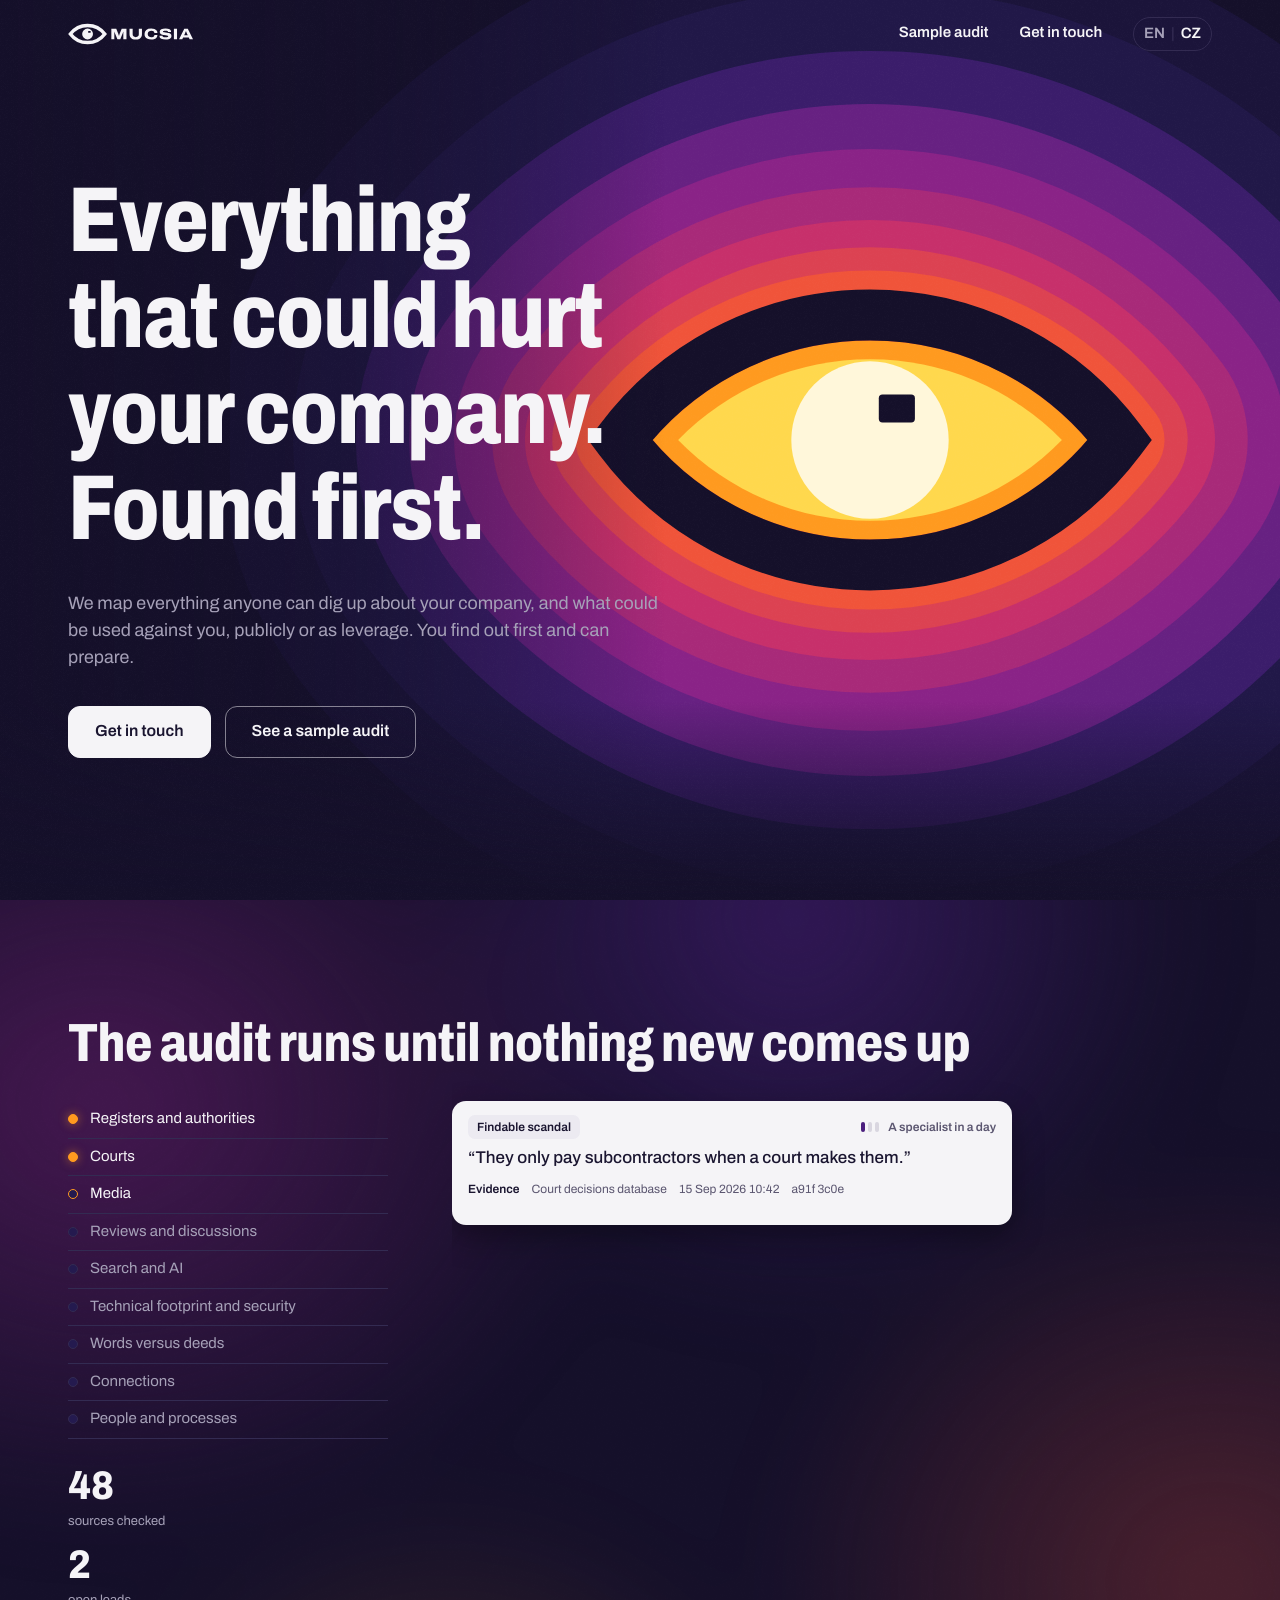
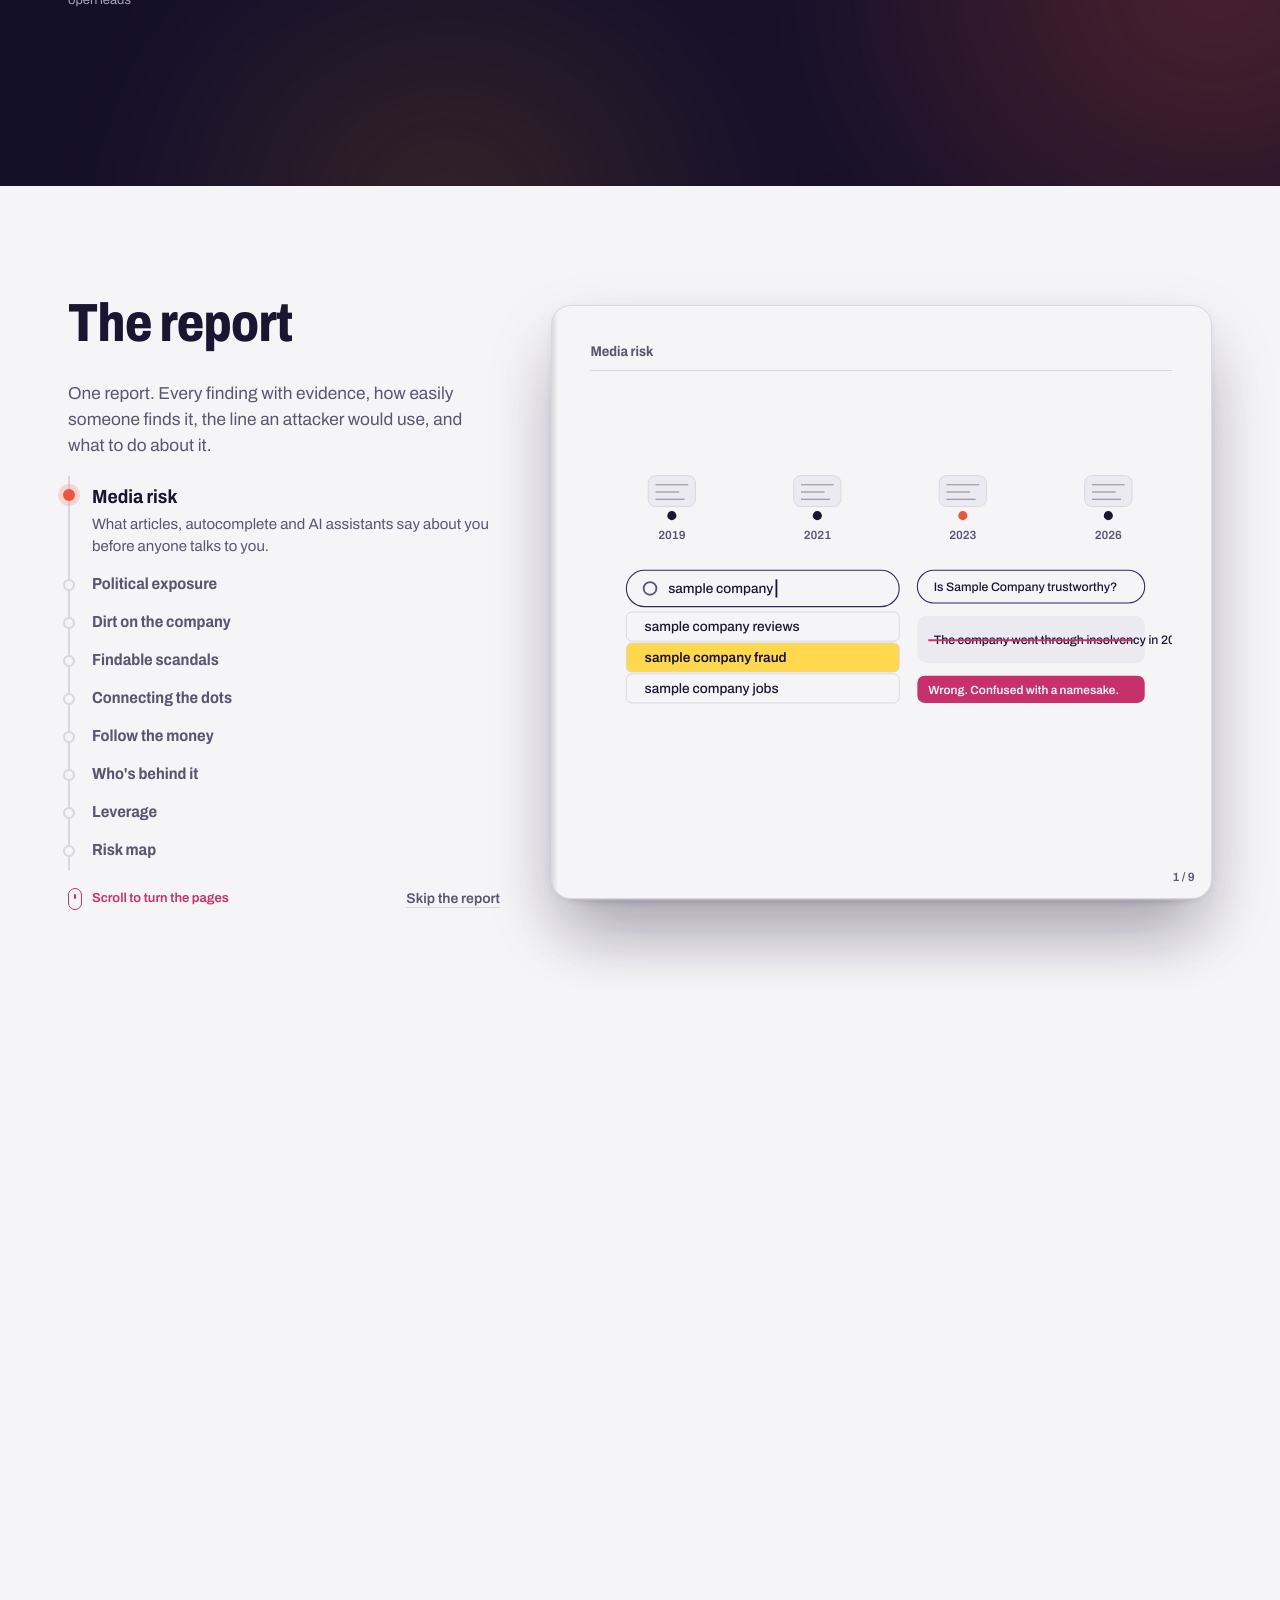
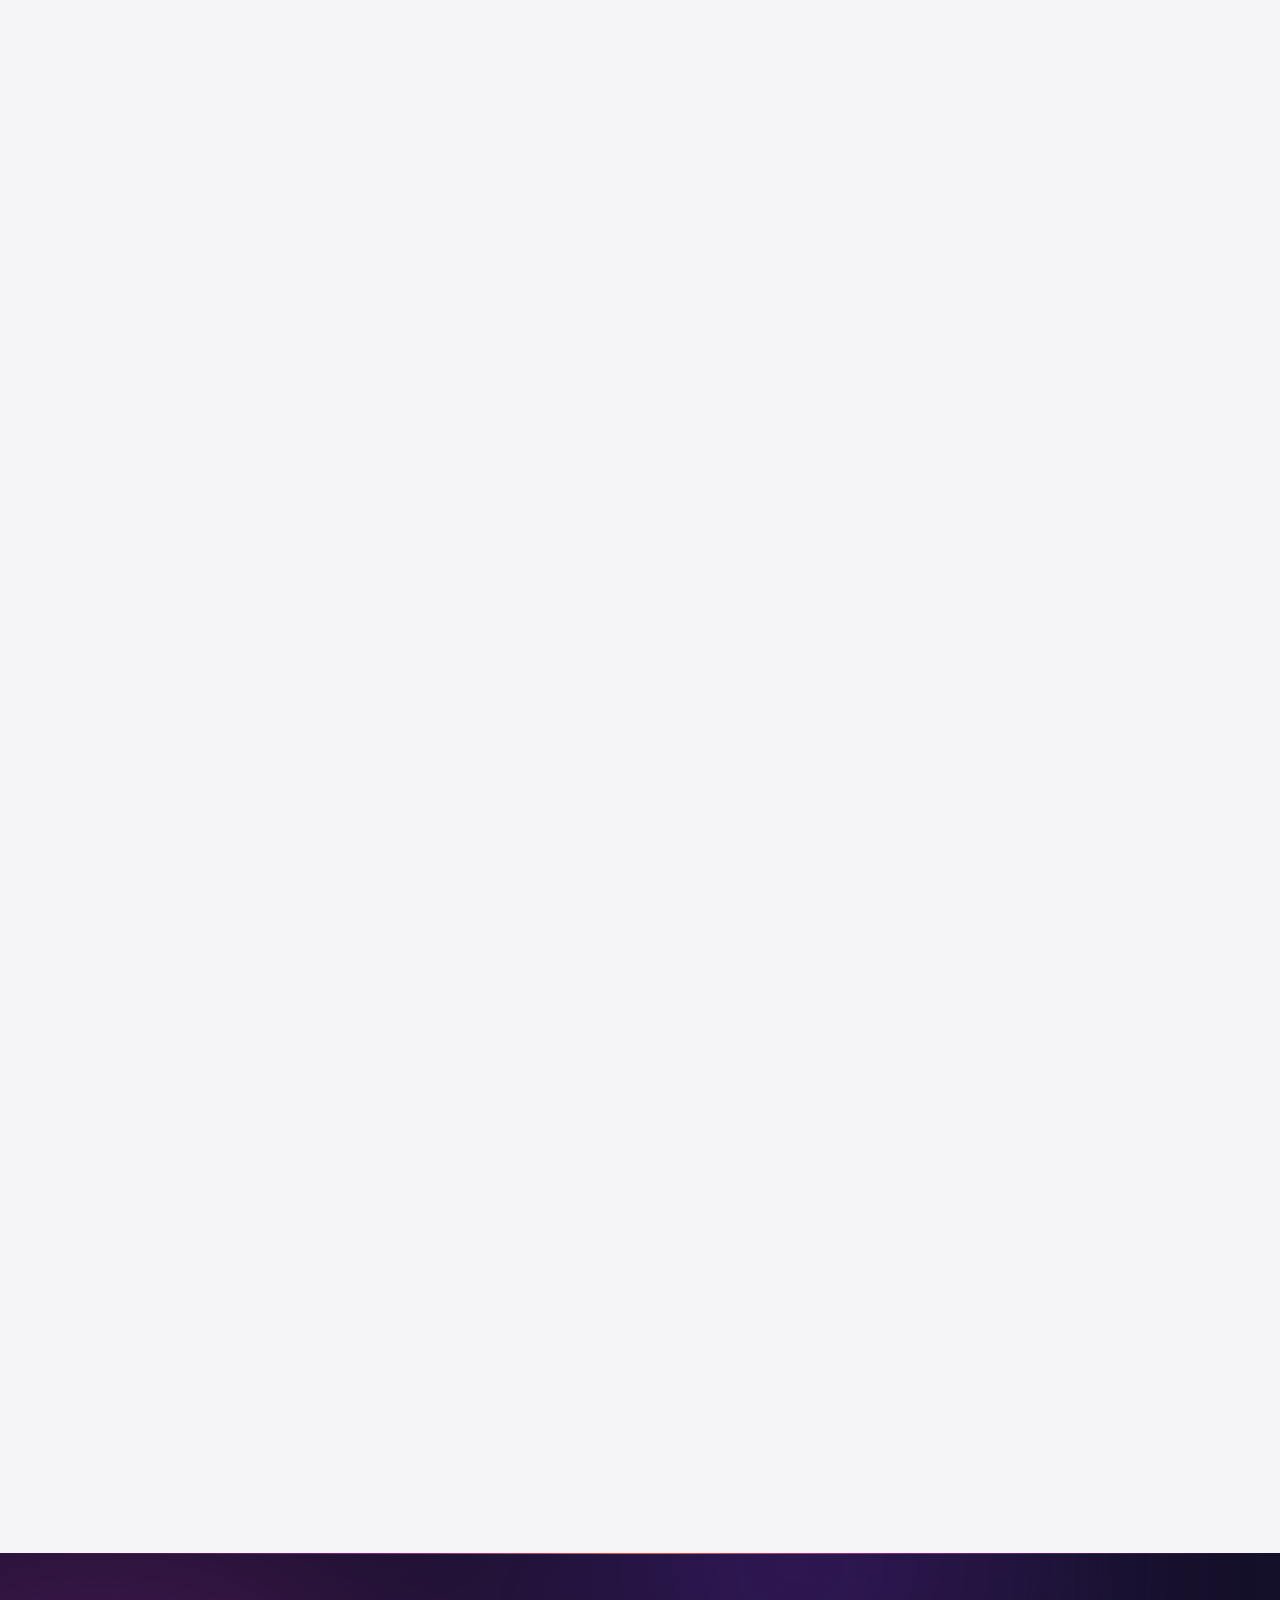
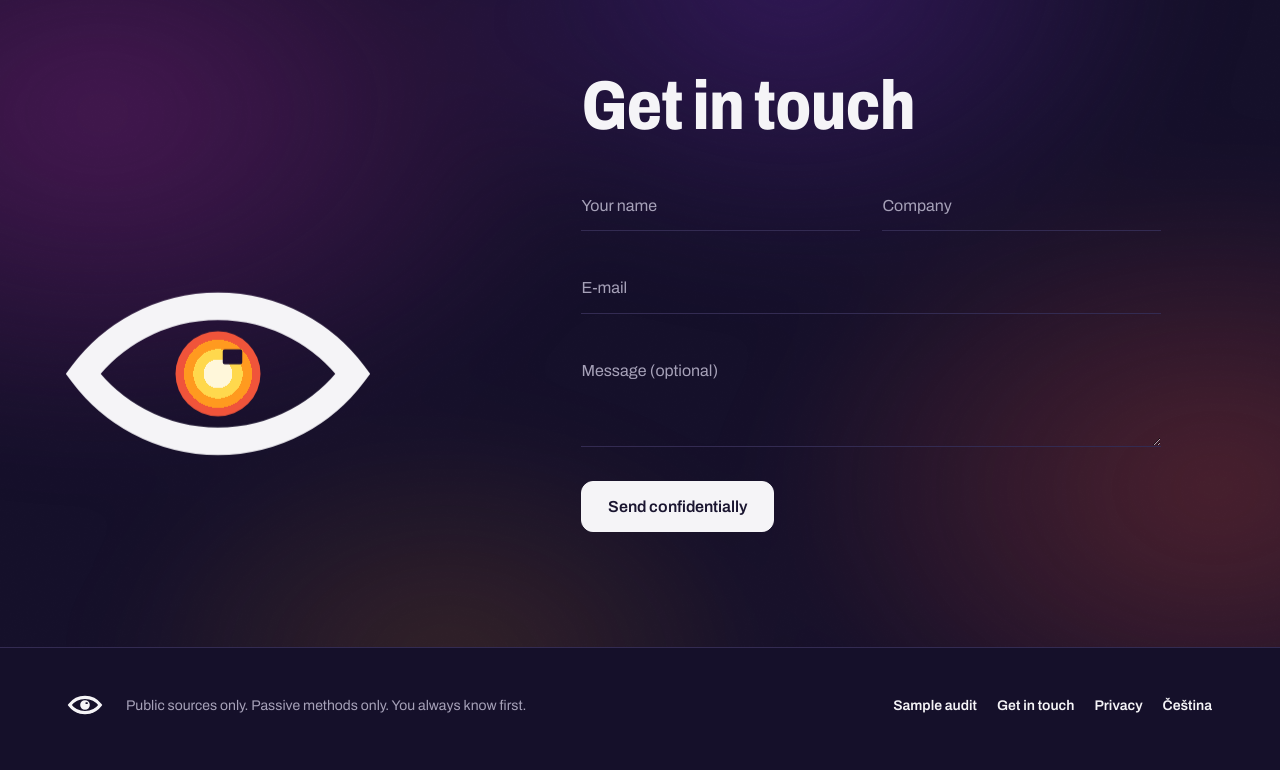
==== commit 6c8b7d8f: "MUCSIA web" ====
--- a/index.html
+++ b/index.html
@@ -15,7 +15,7 @@
 <link rel="preload" href="static/fonts/Archivo-w800-s80.woff2" as="font" type="font/woff2" crossorigin>
 <link rel="preload" href="static/fonts/Archivo-w400-s100.woff2" as="font" type="font/woff2" crossorigin>
 <script>document.documentElement.classList.add("js")</script>
-<link rel="stylesheet" href="static/site.css?v=0013ce17ef">
+<link rel="stylesheet" href="static/site.css?v=677a379602">
 <meta property="og:title" content="MUCSIA">
 <meta property="og:description" content="Everything anyone can dig up about your company, and what could be used against you. You find out first.">
 <meta property="og:type" content="website">
@@ -28,10 +28,10 @@
 <a class="skip" href="#main">Skip to content</a>
 <header class="hdr" id="hdr">
   <div class="hdr-in">
-    <a class="brand" href="" aria-label="MUCSIA"><svg xmlns="http://www.w3.org/2000/svg" viewBox="0.00 -1118.87 7929.15 1551.73"><defs></defs><g transform="translate(-123.48 -1577.8) scale(20.58)"><path d="M6 60 A67.5 67.5 0 0 1 114 60 A67.5 67.5 0 0 1 6 60 Z" fill="none" stroke="#F5F4F7" stroke-width="11" stroke-linejoin="miter"/><path d="M43 60 A17 17 0 1 0 77 60 A17 17 0 1 0 43 60 Z M62.7 50.2 H68.9 A0.8 0.8 0 0 1 69.7 51 V55.4 A0.8 0.8 0 0 1 68.9 56.2 H62.7 A0.8 0.8 0 0 1 61.9 55.4 V51 A0.8 0.8 0 0 1 62.7 50.2 Z" fill="#F5F4F7" fill-rule="evenodd"/></g><path d="M84.50048828125 0.0V-687.54345703125H403.10595703125L520.97705078125 -389.4326171875Q528.5205078125 -370.71533203125 538.118408203125 -342.7587890625Q547.71630859375 -314.80224609375 557.4990234375 -285.47607421875Q567.28173828125 -256.14990234375 574.564453125 -233.41064453125H581.564453125Q588.390625 -254.23681640625 597.945068359375 -282.06298828125Q607.49951171875 -309.88916015625 617.597412109375 -338.617431640625Q627.6953125 -367.345703125 635.6953125 -388.51953125L753.56640625 -687.54345703125H1063.36767578125V0.0H859.7392578125V-354.78515625Q859.7392578125 -376.1328125 860.2392578125 -402.02392578125Q860.7392578125 -427.9150390625 861.7392578125 -453.034423828125Q862.7392578125 -478.15380859375 863.19580078125 -496.41455078125H855.19580078125Q849.10888671875 -477.06689453125 840.293701171875 -450.904052734375Q831.478515625 -424.7412109375 822.663330078125 -399.121826171875Q813.84814453125 -373.50244140625 806.3046875 -354.78515625L662.23779296875 0.0H475.65234375L331.12890625 -354.78515625Q321.0419921875 -381.306640625 311.455078125 -408.2412109375Q301.8681640625 -435.17578125 294.552978515625 -458.47998046875Q287.23779296875 -481.7841796875 282.23779296875 -496.41455078125H274.23779296875Q275.23779296875 -482.24072265625 275.73779296875 -458.9365234375Q276.23779296875 -435.63232421875 276.73779296875 -408.69775390625Q277.23779296875 -381.76318359375 277.23779296875 -354.78515625V0.0Z M1661.9560546875 12.0Q1525.89111328125 12.0 1436.771728515625 -27.728271484375Q1347.65234375 -67.45654296875 1303.706787109375 -142.5869140625Q1259.76123046875 -217.71728515625 1259.76123046875 -323.6953125V-687.54345703125H1463.3896484375V-332.869140625Q1463.3896484375 -240.93408203125 1515.28125 -190.19482421875Q1567.1728515625 -139.45556640625 1661.9560546875 -139.45556640625Q1757.28271484375 -139.45556640625 1809.17431640625 -190.19482421875Q1861.06591796875 -240.93408203125 1861.06591796875 -332.869140625V-687.54345703125H2064.6943359375V-323.6953125Q2064.6943359375 -217.71728515625 2020.748779296875 -142.5869140625Q1976.80322265625 -67.45654296875 1887.640380859375 -27.728271484375Q1798.4775390625 12.0 1661.9560546875 12.0Z M2663.45654296875 12.0Q2519.02197265625 12.0 2422.84814453125 -28.5Q2326.67431640625 -69.0 2278.859130859375 -148.228271484375Q2231.0439453125 -227.45654296875 2231.0439453125 -344.0Q2231.0439453125 -514.54345703125 2341.76123046875 -607.04345703125Q2452.478515625 -699.54345703125 2664.0869140625 -699.54345703125Q2782.2607421875 -699.54345703125 2872.119384765625 -664.097900390625Q2961.97802734375 -628.65234375 3012.56494140625 -564.206787109375Q3063.15185546875 -499.76123046875 3063.15185546875 -412.3046875H2864.697265625Q2864.697265625 -454.6962890625 2839.1318359375 -485.207275390625Q2813.56640625 -515.71826171875 2767.80517578125 -532.1748046875Q2722.0439453125 -548.63134765625 2660.54345703125 -548.63134765625Q2589.23876953125 -548.63134765625 2539.9775390625 -524.489990234375Q2490.71630859375 -500.3486328125 2465.509521484375 -457.23974609375Q2440.302734375 -414.130859375 2440.302734375 -357.0V-332.0Q2440.302734375 -275.49951171875 2465.509521484375 -231.890625Q2490.71630859375 -188.28173828125 2539.390625 -163.596923828125Q2588.06494140625 -138.912109375 2658.28271484375 -138.912109375Q2724.41357421875 -138.912109375 2771.76171875 -154.596923828125Q2819.10986328125 -170.28173828125 2844.71875 -200.249267578125Q2870.32763671875 -230.216796875 2870.32763671875 -272.15185546875H3063.6083984375Q3063.6083984375 -187.23876953125 3014.880126953125 -123.06494140625Q2966.15185546875 -58.89111328125 2876.521484375 -23.445556640625Q2786.89111328125 12.0 2663.45654296875 12.0Z M3599.564453125 12.0Q3515.58642578125 12.0 3442.6953125 1.95654296875Q3369.80419921875 -8.0869140625 3315.0 -33.13037109375Q3260.19580078125 -58.173828125 3229.250244140625 -102.989013671875Q3198.3046875 -147.80419921875 3198.3046875 -216.80419921875Q3198.3046875 -218.80419921875 3198.3046875 -222.075927734375Q3198.3046875 -225.34765625 3199.3046875 -228.4345703125H3398.75927734375Q3397.75927734375 -224.4345703125 3397.531005859375 -220.021484375Q3397.302734375 -215.6083984375 3397.302734375 -210.7822265625Q3397.302734375 -180.32568359375 3420.49853515625 -162.727783203125Q3443.6943359375 -145.1298828125 3486.0859375 -138.031982421875Q3528.4775390625 -130.93408203125 3584.6083984375 -130.93408203125Q3608.173828125 -130.93408203125 3632.78271484375 -132.34716796875Q3657.3916015625 -133.76025390625 3680.315673828125 -137.401611328125Q3703.23974609375 -141.04296875 3721.47900390625 -147.869140625Q3739.71826171875 -154.6953125 3750.587890625 -165.47802734375Q3761.45751953125 -176.2607421875 3761.45751953125 -191.54345703125Q3761.45751953125 -213.19580078125 3738.5009765625 -225.706787109375Q3715.54443359375 -238.2177734375 3676.359619140625 -245.772216796875Q3637.1748046875 -253.32666015625 3588.533447265625 -259.23974609375Q3539.89208984375 -265.15283203125 3487.750732421875 -273.381103515625Q3435.609375 -281.609375 3386.968017578125 -296.109375Q3338.32666015625 -310.609375 3299.141845703125 -334.6962890625Q3259.95703125 -358.783203125 3237.00048828125 -396.641845703125Q3214.0439453125 -434.50048828125 3214.0439453125 -489.130859375Q3214.0439453125 -543.65234375 3241.663330078125 -583.36962890625Q3269.28271484375 -623.0869140625 3319.173828125 -648.858642578125Q3369.06494140625 -674.63037109375 3437.010498046875 -687.0869140625Q3504.9560546875 -699.54345703125 3585.06494140625 -699.54345703125Q3666.71728515625 -699.54345703125 3733.162841796875 -686.902099609375Q3799.6083984375 -674.2607421875 3847.314697265625 -648.80419921875Q3895.02099609375 -623.34765625 3920.683837890625 -584.673828125Q3946.3466796875 -546.0 3946.3466796875 -493.93505859375V-480.10888671875H3748.89208984375V-488.2177734375Q3748.89208984375 -509.130859375 3730.8701171875 -525.315673828125Q3712.84814453125 -541.50048828125 3678.36962890625 -551.228759765625Q3643.89111328125 -560.95703125 3594.6083984375 -560.95703125Q3535.6513671875 -560.95703125 3497.71630859375 -553.58740234375Q3459.78125 -546.2177734375 3441.770263671875 -533.43505859375Q3423.75927734375 -520.65234375 3423.75927734375 -505.45654296875Q3423.75927734375 -485.173828125 3446.7158203125 -473.34765625Q3469.67236328125 -461.521484375 3508.857177734375 -454.65185546875Q3548.0419921875 -447.7822265625 3596.683349609375 -441.869140625Q3645.32470703125 -435.9560546875 3697.466064453125 -427.771240234375Q3749.607421875 -419.58642578125 3798.248779296875 -405.858154296875Q3846.89013671875 -392.1298828125 3886.074951171875 -368.358154296875Q3925.259765625 -344.58642578125 3948.21630859375 -308.271240234375Q3971.1728515625 -271.9560546875 3971.1728515625 -218.869140625Q3971.1728515625 -136.15185546875 3923.270751953125 -85.206298828125Q3875.36865234375 -34.2607421875 3791.466552734375 -11.13037109375Q3707.564453125 12.0 3599.564453125 12.0Z M4129.50048828125 0.0V-687.54345703125H4333.12890625V0.0Z M4463.3046875 0.0 4801.32666015625 -687.54345703125H5027.67236328125L5365.6943359375 0.0H5145.435546875L5093.478515625 -110.1748046875H4724.5205078125L4673.10693359375 0.0ZM4792.67236328125 -259.2607421875H5025.32666015625L4962.71728515625 -399.0009765625Q4958.80419921875 -408.37060546875 4951.749755859375 -425.52294921875Q4944.6953125 -442.67529296875 4937.097412109375 -462.186279296875Q4929.49951171875 -481.697265625 4923.08642578125 -498.468994140625Q4916.67333984375 -515.24072265625 4913.49951171875 -523.3056640625H4906.04296875Q4898.67333984375 -504.93603515625 4889.075439453125 -481.10986328125Q4879.4775390625 -457.28369140625 4870.60791015625 -434.9140625Q4861.73828125 -412.54443359375 4855.28173828125 -398.54443359375Z" transform="translate(2563.46 0)" fill="#F5F4F7"/></svg></a>
+    <a class="brand" href="" aria-label="MUCSIA"><svg xmlns="http://www.w3.org/2000/svg" viewBox="-154.35 -1118.87 8083.50 1551.73"><defs></defs><g transform="translate(-123.48 -1577.8) scale(20.58)"><path d="M6 60 A67.5 67.5 0 0 1 114 60 A67.5 67.5 0 0 1 6 60 Z" fill="none" stroke="#F5F4F7" stroke-width="11" stroke-linejoin="miter"/><path d="M43 60 A17 17 0 1 0 77 60 A17 17 0 1 0 43 60 Z M62.7 50.2 H68.9 A0.8 0.8 0 0 1 69.7 51 V55.4 A0.8 0.8 0 0 1 68.9 56.2 H62.7 A0.8 0.8 0 0 1 61.9 55.4 V51 A0.8 0.8 0 0 1 62.7 50.2 Z" fill="#F5F4F7" fill-rule="evenodd"/></g><path d="M84.50048828125 0.0V-687.54345703125H403.10595703125L520.97705078125 -389.4326171875Q528.5205078125 -370.71533203125 538.118408203125 -342.7587890625Q547.71630859375 -314.80224609375 557.4990234375 -285.47607421875Q567.28173828125 -256.14990234375 574.564453125 -233.41064453125H581.564453125Q588.390625 -254.23681640625 597.945068359375 -282.06298828125Q607.49951171875 -309.88916015625 617.597412109375 -338.617431640625Q627.6953125 -367.345703125 635.6953125 -388.51953125L753.56640625 -687.54345703125H1063.36767578125V0.0H859.7392578125V-354.78515625Q859.7392578125 -376.1328125 860.2392578125 -402.02392578125Q860.7392578125 -427.9150390625 861.7392578125 -453.034423828125Q862.7392578125 -478.15380859375 863.19580078125 -496.41455078125H855.19580078125Q849.10888671875 -477.06689453125 840.293701171875 -450.904052734375Q831.478515625 -424.7412109375 822.663330078125 -399.121826171875Q813.84814453125 -373.50244140625 806.3046875 -354.78515625L662.23779296875 0.0H475.65234375L331.12890625 -354.78515625Q321.0419921875 -381.306640625 311.455078125 -408.2412109375Q301.8681640625 -435.17578125 294.552978515625 -458.47998046875Q287.23779296875 -481.7841796875 282.23779296875 -496.41455078125H274.23779296875Q275.23779296875 -482.24072265625 275.73779296875 -458.9365234375Q276.23779296875 -435.63232421875 276.73779296875 -408.69775390625Q277.23779296875 -381.76318359375 277.23779296875 -354.78515625V0.0Z M1661.9560546875 12.0Q1525.89111328125 12.0 1436.771728515625 -27.728271484375Q1347.65234375 -67.45654296875 1303.706787109375 -142.5869140625Q1259.76123046875 -217.71728515625 1259.76123046875 -323.6953125V-687.54345703125H1463.3896484375V-332.869140625Q1463.3896484375 -240.93408203125 1515.28125 -190.19482421875Q1567.1728515625 -139.45556640625 1661.9560546875 -139.45556640625Q1757.28271484375 -139.45556640625 1809.17431640625 -190.19482421875Q1861.06591796875 -240.93408203125 1861.06591796875 -332.869140625V-687.54345703125H2064.6943359375V-323.6953125Q2064.6943359375 -217.71728515625 2020.748779296875 -142.5869140625Q1976.80322265625 -67.45654296875 1887.640380859375 -27.728271484375Q1798.4775390625 12.0 1661.9560546875 12.0Z M2663.45654296875 12.0Q2519.02197265625 12.0 2422.84814453125 -28.5Q2326.67431640625 -69.0 2278.859130859375 -148.228271484375Q2231.0439453125 -227.45654296875 2231.0439453125 -344.0Q2231.0439453125 -514.54345703125 2341.76123046875 -607.04345703125Q2452.478515625 -699.54345703125 2664.0869140625 -699.54345703125Q2782.2607421875 -699.54345703125 2872.119384765625 -664.097900390625Q2961.97802734375 -628.65234375 3012.56494140625 -564.206787109375Q3063.15185546875 -499.76123046875 3063.15185546875 -412.3046875H2864.697265625Q2864.697265625 -454.6962890625 2839.1318359375 -485.207275390625Q2813.56640625 -515.71826171875 2767.80517578125 -532.1748046875Q2722.0439453125 -548.63134765625 2660.54345703125 -548.63134765625Q2589.23876953125 -548.63134765625 2539.9775390625 -524.489990234375Q2490.71630859375 -500.3486328125 2465.509521484375 -457.23974609375Q2440.302734375 -414.130859375 2440.302734375 -357.0V-332.0Q2440.302734375 -275.49951171875 2465.509521484375 -231.890625Q2490.71630859375 -188.28173828125 2539.390625 -163.596923828125Q2588.06494140625 -138.912109375 2658.28271484375 -138.912109375Q2724.41357421875 -138.912109375 2771.76171875 -154.596923828125Q2819.10986328125 -170.28173828125 2844.71875 -200.249267578125Q2870.32763671875 -230.216796875 2870.32763671875 -272.15185546875H3063.6083984375Q3063.6083984375 -187.23876953125 3014.880126953125 -123.06494140625Q2966.15185546875 -58.89111328125 2876.521484375 -23.445556640625Q2786.89111328125 12.0 2663.45654296875 12.0Z M3599.564453125 12.0Q3515.58642578125 12.0 3442.6953125 1.95654296875Q3369.80419921875 -8.0869140625 3315.0 -33.13037109375Q3260.19580078125 -58.173828125 3229.250244140625 -102.989013671875Q3198.3046875 -147.80419921875 3198.3046875 -216.80419921875Q3198.3046875 -218.80419921875 3198.3046875 -222.075927734375Q3198.3046875 -225.34765625 3199.3046875 -228.4345703125H3398.75927734375Q3397.75927734375 -224.4345703125 3397.531005859375 -220.021484375Q3397.302734375 -215.6083984375 3397.302734375 -210.7822265625Q3397.302734375 -180.32568359375 3420.49853515625 -162.727783203125Q3443.6943359375 -145.1298828125 3486.0859375 -138.031982421875Q3528.4775390625 -130.93408203125 3584.6083984375 -130.93408203125Q3608.173828125 -130.93408203125 3632.78271484375 -132.34716796875Q3657.3916015625 -133.76025390625 3680.315673828125 -137.401611328125Q3703.23974609375 -141.04296875 3721.47900390625 -147.869140625Q3739.71826171875 -154.6953125 3750.587890625 -165.47802734375Q3761.45751953125 -176.2607421875 3761.45751953125 -191.54345703125Q3761.45751953125 -213.19580078125 3738.5009765625 -225.706787109375Q3715.54443359375 -238.2177734375 3676.359619140625 -245.772216796875Q3637.1748046875 -253.32666015625 3588.533447265625 -259.23974609375Q3539.89208984375 -265.15283203125 3487.750732421875 -273.381103515625Q3435.609375 -281.609375 3386.968017578125 -296.109375Q3338.32666015625 -310.609375 3299.141845703125 -334.6962890625Q3259.95703125 -358.783203125 3237.00048828125 -396.641845703125Q3214.0439453125 -434.50048828125 3214.0439453125 -489.130859375Q3214.0439453125 -543.65234375 3241.663330078125 -583.36962890625Q3269.28271484375 -623.0869140625 3319.173828125 -648.858642578125Q3369.06494140625 -674.63037109375 3437.010498046875 -687.0869140625Q3504.9560546875 -699.54345703125 3585.06494140625 -699.54345703125Q3666.71728515625 -699.54345703125 3733.162841796875 -686.902099609375Q3799.6083984375 -674.2607421875 3847.314697265625 -648.80419921875Q3895.02099609375 -623.34765625 3920.683837890625 -584.673828125Q3946.3466796875 -546.0 3946.3466796875 -493.93505859375V-480.10888671875H3748.89208984375V-488.2177734375Q3748.89208984375 -509.130859375 3730.8701171875 -525.315673828125Q3712.84814453125 -541.50048828125 3678.36962890625 -551.228759765625Q3643.89111328125 -560.95703125 3594.6083984375 -560.95703125Q3535.6513671875 -560.95703125 3497.71630859375 -553.58740234375Q3459.78125 -546.2177734375 3441.770263671875 -533.43505859375Q3423.75927734375 -520.65234375 3423.75927734375 -505.45654296875Q3423.75927734375 -485.173828125 3446.7158203125 -473.34765625Q3469.67236328125 -461.521484375 3508.857177734375 -454.65185546875Q3548.0419921875 -447.7822265625 3596.683349609375 -441.869140625Q3645.32470703125 -435.9560546875 3697.466064453125 -427.771240234375Q3749.607421875 -419.58642578125 3798.248779296875 -405.858154296875Q3846.89013671875 -392.1298828125 3886.074951171875 -368.358154296875Q3925.259765625 -344.58642578125 3948.21630859375 -308.271240234375Q3971.1728515625 -271.9560546875 3971.1728515625 -218.869140625Q3971.1728515625 -136.15185546875 3923.270751953125 -85.206298828125Q3875.36865234375 -34.2607421875 3791.466552734375 -11.13037109375Q3707.564453125 12.0 3599.564453125 12.0Z M4129.50048828125 0.0V-687.54345703125H4333.12890625V0.0Z M4463.3046875 0.0 4801.32666015625 -687.54345703125H5027.67236328125L5365.6943359375 0.0H5145.435546875L5093.478515625 -110.1748046875H4724.5205078125L4673.10693359375 0.0ZM4792.67236328125 -259.2607421875H5025.32666015625L4962.71728515625 -399.0009765625Q4958.80419921875 -408.37060546875 4951.749755859375 -425.52294921875Q4944.6953125 -442.67529296875 4937.097412109375 -462.186279296875Q4929.49951171875 -481.697265625 4923.08642578125 -498.468994140625Q4916.67333984375 -515.24072265625 4913.49951171875 -523.3056640625H4906.04296875Q4898.67333984375 -504.93603515625 4889.075439453125 -481.10986328125Q4879.4775390625 -457.28369140625 4870.60791015625 -434.9140625Q4861.73828125 -412.54443359375 4855.28173828125 -398.54443359375Z" transform="translate(2563.46 0)" fill="#F5F4F7"/></svg></a>
     <nav class="nav" aria-label="Main">
       <a href="sample/">Sample audit</a>
-      <a href="#contact">Get in touch</a>
+      <a class="nav-cta" href="#contact">Get in touch</a>
       <a class="lang" href="cs/" hreflang="cs" lang="cs" title="Čeština"><span class="cur">EN</span><span class="sep" aria-hidden="true">|</span><span>CZ</span></a>
     </nav>
   </div>
@@ -70,7 +70,6 @@
     <div class="con-counters">
       <div class="cnt"><b class="tnum" data-cnt="sources">0</b><span>sources checked</span></div>
       <div class="cnt"><b class="tnum" data-cnt="leads">0</b><span>open leads</span></div>
-      <div class="cnt"><span class="cnt-note" data-status data-start="Starting from the company ID" data-lead="New lead opens a new round" data-sat="Round brought nothing new. Saturated." data-rep="Findings go into the report">Starting from the company ID</span></div>
     </div>
   </div>
   <div class="con-right">
@@ -117,6 +116,7 @@
         <div class="rep-mark"><svg xmlns="http://www.w3.org/2000/svg" viewBox="0 0 120 120"><defs><radialGradient id="mrg" cx="50%" cy="50%" r="50%"><stop offset="0.0" stop-color="#FFF7DA"/><stop offset="0.34" stop-color="#FFF7DA"/><stop offset="0.34" stop-color="#FFD84D"/><stop offset="0.58" stop-color="#FFD84D"/><stop offset="0.58" stop-color="#FF9A1F"/><stop offset="0.8" stop-color="#FF9A1F"/><stop offset="0.8" stop-color="#F0543A"/><stop offset="1.0" stop-color="#F0543A"/></radialGradient></defs><path d="M6 60 A67.5 67.5 0 0 1 114 60 A67.5 67.5 0 0 1 6 60 Z" fill="none" stroke="#F5F4F7" stroke-width="11" stroke-linejoin="miter"/><path d="M43 60 A17 17 0 1 0 77 60 A17 17 0 1 0 43 60 Z M62.7 50.2 H68.9 A0.8 0.8 0 0 1 69.7 51 V55.4 A0.8 0.8 0 0 1 68.9 56.2 H62.7 A0.8 0.8 0 0 1 61.9 55.4 V51 A0.8 0.8 0 0 1 62.7 50.2 Z" fill="url(#mrg)" fill-rule="evenodd"/></svg></div>
         <div class="rep-txt"><b>Report</b><span>Confidential</span></div>
       </div>
+      <div class="rep-stack"><i style="--k:0;z-index:20"></i><i style="--k:1;z-index:19"></i><i style="--k:2;z-index:18"></i><i style="--k:3;z-index:17"></i><i style="--k:4;z-index:16"></i><i style="--k:5;z-index:15"></i><i style="--k:6;z-index:14"></i></div>
     </div>
   </div>
 </div>  </div>
@@ -322,18 +322,47 @@
           <header class="rp-head"><h3 class="h-m">Leverage</h3><p>What someone could hold over you: exposed files, credentials and words that were never meant to be public.</p></header>
           <div class="rp-num tnum" aria-hidden="true">8 / 9</div>
           <figure class="rp-fig" aria-hidden="true">
-            <svg viewBox="0 0 640 360" class="fig">
-              <g class="pop d1"><rect x="40" y="40" width="260" height="200" rx="8" class="doc note"/>
-<rect x="60" y="62" width="220" height="12" class="redact"/>
-<rect x="60" y="86" width="160" height="12" class="redact"/>
-<rect x="60" y="110" width="200" height="12" class="redact"/>
-<rect x="60" y="134" width="90" height="12" class="redact"/>
-<rect x="60" y="158" width="130" height="12" class="redact"/>
-                <text x="60" y="212" class="q hotq">We know about the price list. Call me.</text></g>
-              <g class="pop d3"><rect x="340" y="42" width="260" height="40" rx="20" class="blur b1"/><text x="360" y="66" class="q on-blur">price list, internal</text></g>
-              <g class="pop d4"><rect x="340" y="102" width="260" height="40" rx="20" class="blur b2"/><text x="360" y="126" class="q on-blur">staging server</text></g>
-              <g class="pop d5"><rect x="340" y="162" width="260" height="40" rx="20" class="blur b3"/><text x="360" y="186" class="q on-blur">staff post with client data</text></g>
-              <g class="pop d6"><rect x="340" y="222" width="260" height="40" rx="20" class="blur b4"/><text x="360" y="246" class="q on-blur">credentials, exposure state only</text></g>
+            <svg viewBox="0 0 640 360" class="fig fig-lev">
+              <path class="draw e3 hot" d="M372 83 C340 83 338 244 304 244" fill="none"/>
+              <path class="draw e4" d="M372 149 C340 149 338 244 304 244" fill="none"/>
+              <path class="draw e5" d="M372 215 C340 215 338 244 304 244" fill="none"/>
+              <path class="draw e6" d="M372 281 C340 281 338 244 304 244" fill="none"/>
+              <g class="pop d1">
+                <rect x="28" y="40" width="290" height="264" rx="18" class="msg"/>
+                <circle cx="62" cy="76" r="17" class="face"/><text x="62" y="82.5" text-anchor="middle" class="qm">?</text>
+                <rect x="90" y="66" width="120" height="9" rx="4.5" class="redact keep"/>
+                <rect x="90" y="81" width="70" height="7" rx="3.5" class="redact keep"/>
+                <line x1="28" y1="108" x2="318" y2="108" class="docl"/>
+              </g>
+<rect x="50" y="126" width="236" height="11" rx="3" class="redact pop d2"/>
+<rect x="50" y="148" width="184" height="11" rx="3" class="redact pop d2"/>
+<rect x="50" y="170" width="212" height="11" rx="3" class="redact pop d2"/>
+              <g class="pop d9"><rect x="44" y="204" width="258" height="80" rx="14" class="threat"/>
+                <foreignObject x="58" y="208" width="232" height="72"><div xmlns="http://www.w3.org/1999/xhtml" class="fo left threat-t">We know about the price list. Call me.</div></foreignObject></g>
+              <g class="pop d3">
+                <rect x="372" y="58" width="244" height="50" rx="12" class="lev-row"/>
+                <rect x="372" y="58" width="6" height="50" rx="3" class="lev-st st1"/>
+                <g transform="translate(390 71)" class="lev-ic"><path d="M5 2h9l5 5v15H5z M14 2v5h5 M8 12h8 M8 16h6"/></g>
+                <foreignObject x="424" y="62" width="184" height="42"><div xmlns="http://www.w3.org/1999/xhtml" class="fo left lev-t">price list, internal</div></foreignObject>
+              </g>
+              <g class="pop d4">
+                <rect x="372" y="124" width="244" height="50" rx="12" class="lev-row"/>
+                <rect x="372" y="124" width="6" height="50" rx="3" class="lev-st st2"/>
+                <g transform="translate(390 137)" class="lev-ic"><rect x="3" y="3" width="18" height="7" rx="2"/><rect x="3" y="14" width="18" height="7" rx="2"/><path d="M7 6.5h.01 M7 17.5h.01"/></g>
+                <foreignObject x="424" y="128" width="184" height="42"><div xmlns="http://www.w3.org/1999/xhtml" class="fo left lev-t">staging server</div></foreignObject>
+              </g>
+              <g class="pop d5">
+                <rect x="372" y="190" width="244" height="50" rx="12" class="lev-row"/>
+                <rect x="372" y="190" width="6" height="50" rx="3" class="lev-st st3"/>
+                <g transform="translate(390 203)" class="lev-ic"><path d="M4 4h16v11H9l-5 4z M8 9h8"/></g>
+                <foreignObject x="424" y="194" width="184" height="42"><div xmlns="http://www.w3.org/1999/xhtml" class="fo left lev-t">staff post with client data</div></foreignObject>
+              </g>
+              <g class="pop d6">
+                <rect x="372" y="256" width="244" height="50" rx="12" class="lev-row"/>
+                <rect x="372" y="256" width="6" height="50" rx="3" class="lev-st st4"/>
+                <g transform="translate(390 269)" class="lev-ic"><circle cx="8" cy="12" r="4"/><path d="M12 12h9 M18 12v3 M21 12v2"/></g>
+                <foreignObject x="424" y="260" width="184" height="42"><div xmlns="http://www.w3.org/1999/xhtml" class="fo left lev-t">credentials, exposure state only</div></foreignObject>
+              </g>
             </svg>
           </figure>
         </article>
@@ -421,7 +450,6 @@
     </nav>
   </div>
 </footer>
-<a class="bar" href="#contact">Get in touch</a>
-<script src="static/site.js?v=ff111942fa" defer></script>
+<script src="static/site.js?v=ff23306ea1" defer></script>
 </body>
 </html>
--- a/static/site.css
+++ b/static/site.css
@@ -75,7 +75,7 @@
 .page-privacy .hdr, .page-404 .hdr { background: var(--chlad); }
 .hdr.scrolled { background: rgba(21, 16, 42, .9); backdrop-filter: blur(10px); -webkit-backdrop-filter: blur(10px); box-shadow: 0 1px 0 var(--linka-tma); }
 .hdr-in { max-width: var(--maxw); margin: 0 auto; padding: 0 var(--gutter); height: 100%; display: flex; align-items: center; justify-content: space-between; gap: 24px; }
-.brand svg { height: 24px; width: auto; }
+.brand svg { height: 24px; width: auto; overflow: visible; }
 .nav { display: flex; align-items: center; gap: clamp(14px, 2.4vw, 32px); }
 .nav a { color: var(--papir); text-decoration: none; font-weight: 600; font-size: 15px; padding: 6px 0; border-bottom: 1.5px solid transparent; transition: color .18s, border-color .18s; }
 .nav a:hover, .nav a[aria-current] { border-color: var(--t6); }
@@ -105,7 +105,7 @@
 .hero-cta { display: flex; flex-wrap: wrap; gap: 14px; }
 
 /* ---------- 2 konzole ---------- */
-.con { --con-max: 3; display: grid; grid-template-columns: minmax(260px, 320px) minmax(0, 1fr); gap: clamp(32px, 5vw, 72px); align-items: start; }
+.con { --fc-full: 124; --fc-struck: 148; --fc-mini: 46; --fc-gap: 10; display: grid; grid-template-columns: minmax(260px, 320px) minmax(0, 1fr); gap: clamp(32px, 5vw, 72px); align-items: start; }
 .con-layers { list-style: none; margin: 0 0 28px; padding: 0; }
 .con-layers li { display: flex; align-items: center; gap: 12px; padding: 7px 0; color: var(--mlha); font-size: 15px; border-bottom: 1px solid var(--linka-tma); transition: color .4s; }
 .con-layers li i { width: 10px; height: 10px; border-radius: 50%; flex: none; background: var(--t0); border: 1px solid var(--linka-tma); transition: background-color .4s, box-shadow .4s; }
@@ -119,10 +119,17 @@
 .cnt span { font-size: 13px; color: var(--mlha); }
 .cnt .cnt-note { display: block; margin-top: 4px; font-size: 14px; color: var(--t6); min-height: 1.4em; }
 .con-right { position: relative; min-height: 400px; }
-.con-stage { position: relative; height: 570px; overflow: hidden; overflow: clip; }
-.fc { position: absolute; left: 0; right: 0; max-width: 560px; min-height: 122px; margin: 0; background: var(--papir); color: var(--inkoust); border-radius: var(--r-m); padding: 14px 16px 12px; box-shadow: 0 12px 30px rgba(0, 0, 0, .35); opacity: 0; transform: translateX(40px); transition: transform .45s var(--ease), opacity .35s; will-change: transform; }
-.fc.in { opacity: 1; transform: translateY(calc(var(--pos) * 136px)); z-index: calc(10 - var(--pos)); }
-.fc.fly { opacity: 0; transform: translate(var(--fx), var(--fy)) scale(.2); transition: transform .7s var(--ease) var(--fd, 0ms), opacity .5s calc(var(--fd, 0ms) + .25s); }
+.con-stage { position: relative; height: 570px; overflow: hidden; overflow-x: clip; overflow-y: visible; }
+.fc { position: absolute; left: 0; right: 200px; height: calc(var(--fc-full) * 1px); overflow: hidden; margin: 0; background: var(--papir); color: var(--inkoust); border-radius: var(--r-m); padding: 14px 16px 12px; box-shadow: 0 12px 30px rgba(0, 0, 0, .35); opacity: 0; transform: translateX(40px); transition: transform .5s var(--ease), opacity .35s, height .4s var(--ease), padding .4s var(--ease); will-change: transform; }
+.fc.struck { height: calc(var(--fc-struck) * 1px); }
+/* starší nálezy se složí do řádku: kategorie + věta, nic nemizí */
+.fc.mini { height: calc(var(--fc-mini) * 1px); padding: 11px 16px; display: flex; align-items: center; gap: 12px; box-shadow: 0 6px 16px rgba(0, 0, 0, .28); }
+.fc.mini header { margin: 0; flex: none; }
+.fc.mini .fc-find, .fc.mini .fc-ev, .fc.mini .fc-reason, .fc.mini.struck .fc-reason { display: none; }
+.fc.mini .fc-attack { margin: 0; flex: 1; min-width: 0; font-size: 14.5px; color: var(--grafit); -webkit-line-clamp: 1; }
+.fc.in { opacity: 1; transform: translateY(var(--y, 0px)); z-index: calc(20 - var(--pos)); }
+/* závěr: nálezy jeden po druhém vletí do reportu (zmenší se na stránku a zapadnou pod obálku) */
+.fc.fly { opacity: 0; transform: translate(var(--fx), var(--fy)) scale(var(--fs, .25)) rotate(-4deg); z-index: 30; transition: transform .75s cubic-bezier(.5, 0, .2, 1) var(--fd, 0ms), opacity .2s linear calc(var(--fd, 0ms) + .6s), height .3s var(--fd, 0ms); }
 .fc header { display: flex; justify-content: space-between; align-items: center; gap: 10px; margin-bottom: 8px; }
 .fc-cat { font-size: 12px; font-weight: 700; color: var(--inkoust); background: var(--papir-2); padding: 3px 9px; border-radius: 7px; }
 .fc-find { display: inline-flex; align-items: center; gap: 3px; font-size: 12px; font-weight: 600; color: var(--grafit); }
@@ -138,13 +145,21 @@
 .fc.struck .fc-reason { display: block; }
 .fc-ev { display: flex; flex-wrap: wrap; gap: 4px 12px; font-size: 12px; color: var(--grafit); }
 .fc-evl { font-weight: 700; color: var(--inkoust); }
-.con-report { position: absolute; right: 0; top: 0; width: 176px; height: 124px; opacity: 0; transform: translateY(14px); transition: opacity .5s, transform .5s var(--ease); }
+.con-report { position: absolute; right: 0; top: 0; width: 176px; opacity: 0; transform: translateY(14px) scale(.96); transition: opacity .5s, transform .5s var(--ease); z-index: 25; }
 .con-report.show { opacity: 1; transform: none; }
-.rep-cover { position: relative; width: 100%; height: 100%; border-radius: 12px; background: var(--chlad-2); border: 1px solid var(--linka-tma); padding: 14px; display: flex; flex-direction: column; justify-content: space-between; overflow: hidden; }
-.rep-cover::after { content: ""; position: absolute; inset: 0; background: var(--chlad); transform: translateY(100%); transition: transform .6s var(--ease); }
-.con-report.closed .rep-cover::after { transform: translateY(0); }
-.rep-mark svg { width: 34px; }
-.rep-txt b { display: block; font-weight: 800; font-stretch: 80%; font-size: 18px; }
+.con-report.got { animation: rep-bump .3s var(--ease); }
+.con-report.closed { transform: translate(var(--cx, 0px), var(--cy, 0px)) scale(1.35); transition: transform .9s var(--ease), opacity .5s; }
+@keyframes rep-bump { 40% { transform: scale(1.04); } }
+.rep-cover { position: relative; z-index: 2; width: 100%; aspect-ratio: 3 / 4; border-radius: 12px; background: var(--chlad-2); border: 1px solid var(--linka-tma); padding: 16px; display: flex; flex-direction: column; justify-content: space-between; overflow: hidden; box-shadow: 0 18px 40px rgba(0, 0, 0, .45); transition: box-shadow .5s, border-color .5s; }
+.con-report.closed .rep-cover { border-color: var(--t4); box-shadow: 0 0 0 1px var(--t4), 0 18px 44px rgba(240, 84, 58, .3); }
+.con-report.closed .rep-txt span { color: var(--t5); }
+/* stoh listů za obálkou: s každým nálezem přibude list, stoh roste vpravo dolů */
+.rep-stack { position: absolute; left: 0; top: 0; width: 100%; aspect-ratio: 3 / 4; z-index: 1; pointer-events: none; }
+.rep-stack i { position: absolute; inset: 0; border-radius: 12px; background: var(--papir); border: 1px solid var(--linka); box-shadow: 0 2px 4px rgba(0, 0, 0, .25); opacity: 0; transition: opacity .25s, transform .4s var(--pop); }
+.rep-stack i.on { opacity: 1; transform: translate(calc((var(--k) + 1) * 3px), calc((var(--k) + 1) * 3px)); }
+.con.reset .fc, .con.reset .rep-stack i, .con.reset .con-report, .con.reset .rep-cover { transition: none !important; }
+.rep-mark svg { width: 44px; overflow: visible; }
+.rep-txt b { display: block; font-weight: 800; font-stretch: 80%; font-size: 22px; }
 .rep-txt span { font-size: 12px; color: var(--mlha); }
 /* ---------- 3 report ----------
    Základ (mobil, omezený pohyb, bez JS): stránky pod sebou, grafika se přehraje při vjezdu.
@@ -218,7 +233,9 @@
 .rp-fig { margin: 0; flex: 1; display: flex; align-items: center; justify-content: center; min-height: 0; }
 .rp-fig .fig { max-height: 100%; }
 .rp-riskmap .rp-fig { align-items: stretch; }
-.rp-riskmap .rm { margin-top: 0; width: 100%; }
+.rp-riskmap .rm { margin-top: 0; width: 100%; grid-template-columns: 22px 116px minmax(0, 1fr); gap: 10px 12px; }
+.rp-riskmap .rm-cell { padding: 8px; gap: 5px; }
+.rp-riskmap .rm-rowlab { font-size: 14px; }
 .fig { width: 100%; height: auto; font-family: inherit; }
 .fig text { font-family: inherit; }
 .fig .lbl { font-size: 13px; font-weight: 600; fill: var(--grafit); }
@@ -270,6 +287,16 @@
 .fig .b2 { fill: var(--t3); } .fig .b3 { fill: var(--t4); } .fig .b4 { fill: var(--t2); }
 .fig .on-blur { fill: var(--inkoust); font-weight: 600; }
 .fig .pop { opacity: 0; transform: translateY(8px); }
+/* vydírání (report, stránka 8) */
+.fig .msg { fill: #FFFFFF; stroke: var(--linka); stroke-width: 1.2; }
+.fig .qm { fill: var(--papir); font-size: 19px; font-weight: 800; }
+.fig .threat { fill: var(--t3); }
+.fig .lev-row { fill: #FFFFFF; stroke: var(--linka); stroke-width: 1.2; }
+.fig .st1 { fill: var(--t5); } .fig .st2 { fill: var(--t3); } .fig .st3 { fill: var(--t4); } .fig .st4 { fill: var(--t2); }
+.fig .lev-ic { fill: none; stroke: var(--inkoust); stroke-width: 1.8; stroke-linecap: round; stroke-linejoin: round; }
+.fo.left { justify-content: flex-start; text-align: left; }
+.threat-t { color: var(--papir); font-size: 16px; font-weight: 700; line-height: 1.3; }
+.lev-t { font-size: 14px; font-weight: 600; line-height: 1.25; }
 .fo { display: flex; align-items: center; justify-content: center; text-align: center; height: 100%; font-size: 13px; font-weight: 700; line-height: 1.2; color: var(--inkoust); font-family: var(--font); }
 .open .pop { animation: pop .45s var(--ease) forwards; }
 .open .draw { animation: draw .8s var(--ease) forwards; }
@@ -297,7 +324,7 @@
 .rm-y { grid-row: 1; grid-column: 1; writing-mode: vertical-rl; transform: rotate(180deg); font-size: 13px; font-weight: 600; color: var(--mlha); text-align: center; }
 .rm-rows { grid-row: 1; grid-column: 2; display: grid; grid-template-rows: repeat(3, 1fr); }
 .rm-rowlab { display: flex; align-items: center; gap: 8px; font-size: 15px; font-weight: 700; }
-.rm-grid { grid-row: 1; grid-column: 3; position: relative; overflow: hidden; overflow: clip; border-radius: var(--r-m); display: grid; grid-template-columns: repeat(3, 1fr); grid-template-rows: repeat(3, minmax(110px, 1fr)); gap: 0; min-height: 360px; border: 1px solid var(--linka-tma); transform: perspective(1200px) rotateX(14deg) translateY(24px); opacity: 0; transition: transform .9s var(--ease), opacity .6s; transform-origin: center bottom; }
+.rm-grid { grid-row: 1; grid-column: 3; position: relative; overflow: hidden; overflow: clip; border-radius: var(--r-m); display: grid; grid-template-columns: repeat(3, minmax(0, 1fr)); grid-template-rows: repeat(3, minmax(110px, 1fr)); gap: 0; min-height: 360px; border: 1px solid var(--linka-tma); transform: perspective(1200px) rotateX(14deg) translateY(24px); opacity: 0; transition: transform .9s var(--ease), opacity .6s; transform-origin: center bottom; }
 .open .rm-grid { transform: none; opacity: 1; }
 .rm-field { position: absolute; inset: 0; background: radial-gradient(circle at 100% 0%, #FFF7DA 0 5%, #FFD84D 5% 12%, #FF9A1F 12% 21%, #F0543A 21% 31%, #C7306B 31% 43%, #8A2387 43% 56%, #4B1F7E 56% 70%, #241A4F 70% 86%, #1A1442 86%); }
 .rm-field::after { content: ""; position: absolute; inset: -10%; background: radial-gradient(circle at 100% 0%, rgba(255, 247, 218, .45), rgba(255, 154, 31, .15) 30%, transparent 55%); mix-blend-mode: screen; animation: breathe 5s ease-in-out infinite alternate; }
@@ -308,12 +335,12 @@
 .rm-gv { top: 0; bottom: 0; width: 4px; } .rm-gv.g1 { left: calc(33.333% - 2px); } .rm-gv.g2 { left: calc(66.666% - 2px); }
 .rm-gh { left: 0; right: 0; height: 4px; } .rm-gh.g1 { top: calc(33.333% - 2px); } .rm-gh.g2 { top: calc(66.666% - 2px); }
 .rm-cell { position: relative; z-index: 2; display: flex; flex-wrap: wrap; align-content: center; justify-content: center; gap: 6px; padding: 12px; }
-.rm-tag { display: inline-block; max-width: 100%; padding: 4px 10px; border-radius: 8px; background: var(--papir); color: var(--inkoust); font-size: 12.5px; font-weight: 600; line-height: 1.25; border-left: 3px solid var(--sum); box-shadow: 0 4px 12px rgba(0, 0, 0, .3); opacity: 0; transform: translate(calc(var(--dx) * 30px), calc(var(--dy) * 30px - 40px)) scale(.7); transition: transform .8s var(--pop), opacity .4s, box-shadow .2s; }
+.rm-tag { display: inline-block; max-width: 100%; padding: 4px 10px; border-radius: 8px; background: var(--papir); color: var(--inkoust); font-size: 12.5px; font-weight: 600; line-height: 1.25; overflow-wrap: anywhere; hyphens: auto; border-left: 3px solid var(--sum); box-shadow: 0 4px 12px rgba(0, 0, 0, .3); opacity: 0; transform: translate(calc(var(--dx) * 30px), calc(var(--dy) * 30px - 40px)) scale(.7); transition: transform .8s var(--pop), opacity .4s, box-shadow .2s; }
 .rm-tag.s-critical { border-left-color: var(--t4); } .rm-tag.s-latent { border-left-color: var(--t2); }
 .open .rm-tag { opacity: 1; transform: none; }
 .open .rm-tag:hover { transform: translateY(-3px); box-shadow: 0 10px 22px rgba(0, 0, 0, .45); transition-delay: 0s; }
 .rm-tag:nth-child(2) { transition-delay: .1s; } .rm-tag:nth-child(3) { transition-delay: .2s; } .rm-tag:nth-child(4) { transition-delay: .3s; } .rm-tag:nth-child(5) { transition-delay: .4s; } .rm-tag:nth-child(n+6) { transition-delay: .5s; }
-.rm-cols { grid-row: 2; grid-column: 3; display: grid; grid-template-columns: repeat(3, 1fr); gap: 8px; }
+.rm-cols { grid-row: 2; grid-column: 3; display: grid; grid-template-columns: repeat(3, minmax(0, 1fr)); gap: 8px; }
 .rm-collab { text-align: center; font-size: 13.5px; font-weight: 700; }
 .rm-x { grid-row: 3; grid-column: 3; text-align: center; font-size: 13px; color: var(--mlha); font-weight: 600; }
 .sev { display: inline-flex; gap: 2px; align-items: flex-end; }
@@ -330,7 +357,7 @@
 .contact-in { position: relative; z-index: 2; max-width: var(--maxw); margin: 0 auto; padding: clamp(64px, 9vw, 128px) var(--gutter); display: grid; grid-template-columns: minmax(0, .9fr) minmax(0, 1.3fr); gap: clamp(32px, 6vw, 96px); align-items: start; }
 .contact-page .contact-in, .nf .contact-in { padding-top: calc(var(--hdr) + clamp(48px, 8vw, 96px)); min-height: 100svh; }
 .contact-eye { position: sticky; top: 30vh; }
-.contact-eye svg { width: min(100%, 300px); transform-box: fill-box; transform-origin: center; }
+.contact-eye svg { width: min(100%, 300px); overflow: visible; transform-box: fill-box; transform-origin: center; }
 .contact-eye.blink svg { animation: blink .5s var(--ease); }
 @keyframes blink { 0% { transform: scaleY(1); } 45% { transform: scaleY(.06); } 100% { transform: scaleY(1); } }
 .form { display: grid; gap: 22px; max-width: 580px; }
@@ -437,17 +464,17 @@
 /* ---------- patička, lišta ---------- */
 .ftr { background: var(--chlad); color: var(--papir); border-top: 1px solid var(--linka-tma); }
 .ftr-in { max-width: var(--maxw); margin: 0 auto; padding: 40px var(--gutter) 48px; display: grid; grid-template-columns: auto 1fr auto; gap: 24px; align-items: center; }
-.ftr-mark svg { width: 34px; }
+.ftr-mark svg { width: 34px; overflow: visible; }
 .ftr-line { margin: 0; color: var(--mlha); font-size: 14px; }
 .ftr-nav { display: flex; flex-wrap: wrap; gap: 8px 20px; }
 .ftr-nav a { color: var(--papir); text-decoration: none; font-size: 14px; font-weight: 600; }
 .ftr-nav a:hover { color: var(--t6); }
-.bar { display: none; }
 
 /* ---------- responzivita ---------- */
 @media (max-width: 1100px) {
   .con { grid-template-columns: 260px minmax(0, 1fr); }
   .con-report { position: relative; top: auto; right: auto; margin: 14px 0 0 auto; }
+  .fc { right: 0; }
   .rep-scrolly .rep-sticky { grid-template-columns: minmax(0, .9fr) minmax(0, 1.1fr); }
 }
 @media (max-width: 820px) {
@@ -458,11 +485,14 @@
   .hero-in { padding-bottom: 96px; }
   .hero-h { max-width: none; }
   .hero-in { padding-top: 58svh; }
-  .con { grid-template-columns: 1fr; gap: 24px; --con-max: 2; }
-  .con-stage { height: 300px; }
-  .con-report { width: 140px; height: 100px; margin-top: 10px; }
-  .rep-page { padding: 22px 20px 36px; }
+  .con { grid-template-columns: 1fr; gap: 24px; --fc-full: 150; --fc-struck: 176; --fc-mini: 44; }
+  .con-stage { height: 500px; }
+  .con-report { width: 140px; margin-top: 10px; }
+  .rep-txt b { font-size: 18px; }
+  .rep-page { padding: 22px 20px 28px; }
+  .rp-num { display: none; }
   .rm { grid-template-columns: 20px minmax(0, 1fr); gap: 8px; }
+  .rp-riskmap .rm { grid-template-columns: 20px minmax(0, 1fr); gap: 8px; }
   .rm-y { grid-row: 1; grid-column: 1; }
   .rm-rows { grid-row: 1; grid-column: 2; display: grid; grid-template-rows: none; grid-template-columns: repeat(3, 1fr); gap: 6px; }
   .rm-rowlab { font-size: 12px; justify-content: center; text-align: center; }
@@ -470,14 +500,19 @@
   .rm-cols { grid-row: 3; grid-column: 2; }
   .rm-collab { font-size: 11.5px; }
   .rm-x { grid-row: 4; grid-column: 2; }
-  .rm-tag { font-size: 11.5px; padding: 3px 7px; }
+  .rm-tag { font-size: 11px; padding: 3px 6px; overflow-wrap: anywhere; hyphens: auto; line-height: 1.2; }
+  .rm-cell { padding: 6px 5px; gap: 4px; }
+  /* konzole na telefonu: vrstvy ve dvou sloupcích, počítadla vedle sebe */
+  .con-layers { display: grid; grid-template-columns: 1fr 1fr; column-gap: 16px; margin-bottom: 18px; }
+  .con-layers li { font-size: 13.5px; padding: 6px 0; gap: 8px; }
+  .con-counters { grid-template-columns: 1fr 1fr; }
+  .cnt b { font-size: 34px; }
+  .con-report.closed { transform: translate(var(--cx, 0px), var(--cy, 0px)) scale(1.2); }
   .contact-in { grid-template-columns: 1fr; }
   .contact-eye { position: static; }
   .contact-eye svg { width: 120px; }
   .fld-row, .panels, .doc-grid, .det-grid { grid-template-columns: 1fr; }
   .ftr-in { grid-template-columns: 1fr; }
-  body { padding-bottom: 64px; }
-  .bar { display: block; position: fixed; left: 0; right: 0; bottom: 0; z-index: 60; padding: 15px; text-align: center; background: var(--papir); color: var(--inkoust); font-weight: 700; text-decoration: none; box-shadow: 0 -6px 20px rgba(0, 0, 0, .35); border-radius: 16px 16px 0 0; }
   .hdr-in { gap: 12px; }
   .nav { gap: 14px; }
   .nav a { font-size: 14px; }
@@ -487,7 +522,8 @@
   .fc { padding: 12px 14px 10px; }
   .fc-attack { font-size: 15px; }
   .cnt b { font-size: 32px; }
-  .nav a:not(.lang) { display: none; }
+  .nav a:not(.lang):not(.nav-cta) { display: none; }
+  .nav a.nav-cta { font-size: 14px; }
 }
 @media (hover: none) {
 }
@@ -495,7 +531,7 @@
   html { scroll-behavior: auto; }
   .js .hero:not(.ready) .eye-body { transform: none; }
   .js .hero:not(.ready) .iso, .js .hero:not(.ready) .iris, .js .hero:not(.ready) .pupil { fill: revert-layer; }
-  .eye-body, .eye-body .iso, .eye-body .iris, .eye-body .pupil, .fc, .ring, .con-report, .rep-cover::after, .rm-tag, .rm-grid, .rep-page, .fcard, .btn, .chip span { transition: none !important; }
+  .eye-body, .eye-body .iso, .eye-body .iris, .eye-body .pupil, .fc, .ring, .con-report, .rep-stack i, .rm-tag, .rm-grid, .rep-page, .fcard, .btn, .chip span { transition: none !important; }
   .fig .pop, .fig .stamp { opacity: 1; transform: none; animation: none !important; }
   .fig .draw, .fig .worst { stroke-dashoffset: 0; animation: none !important; }
   .fig .cbar { transform: none; animation: none !important; }
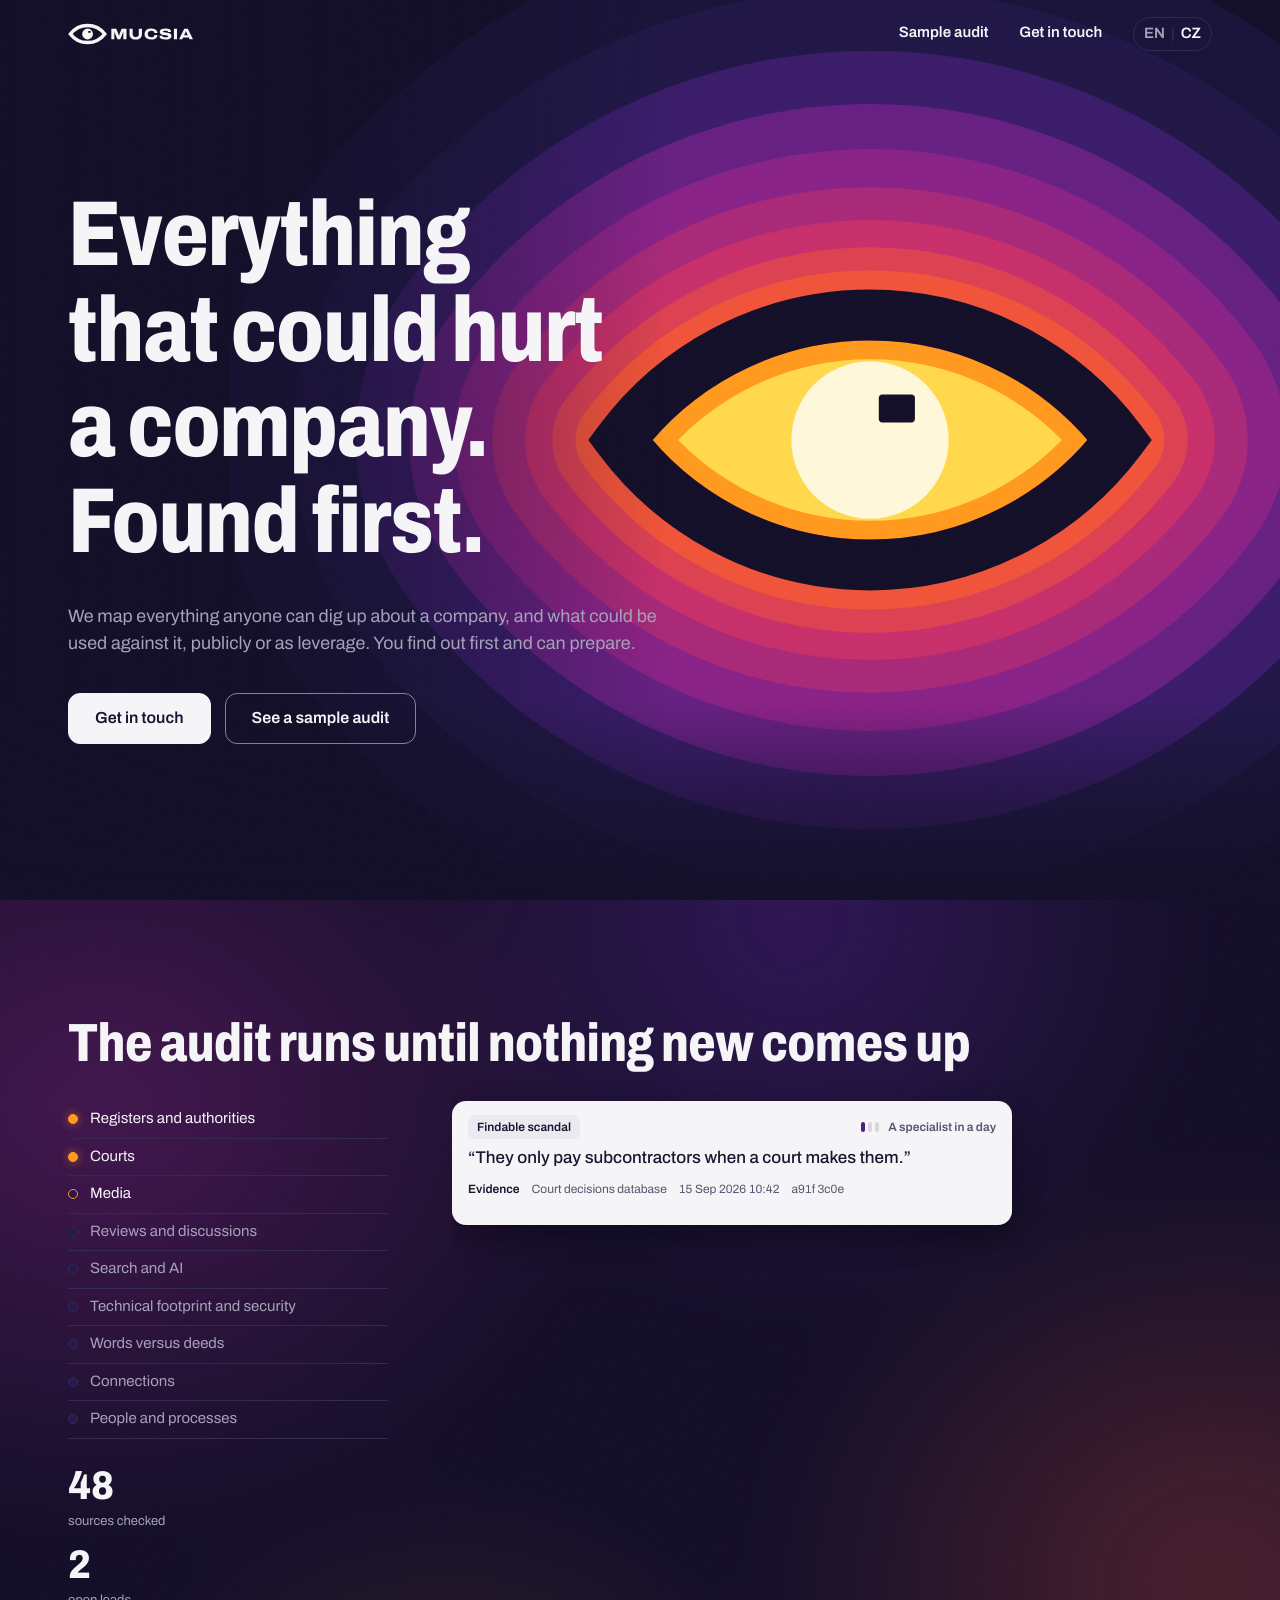
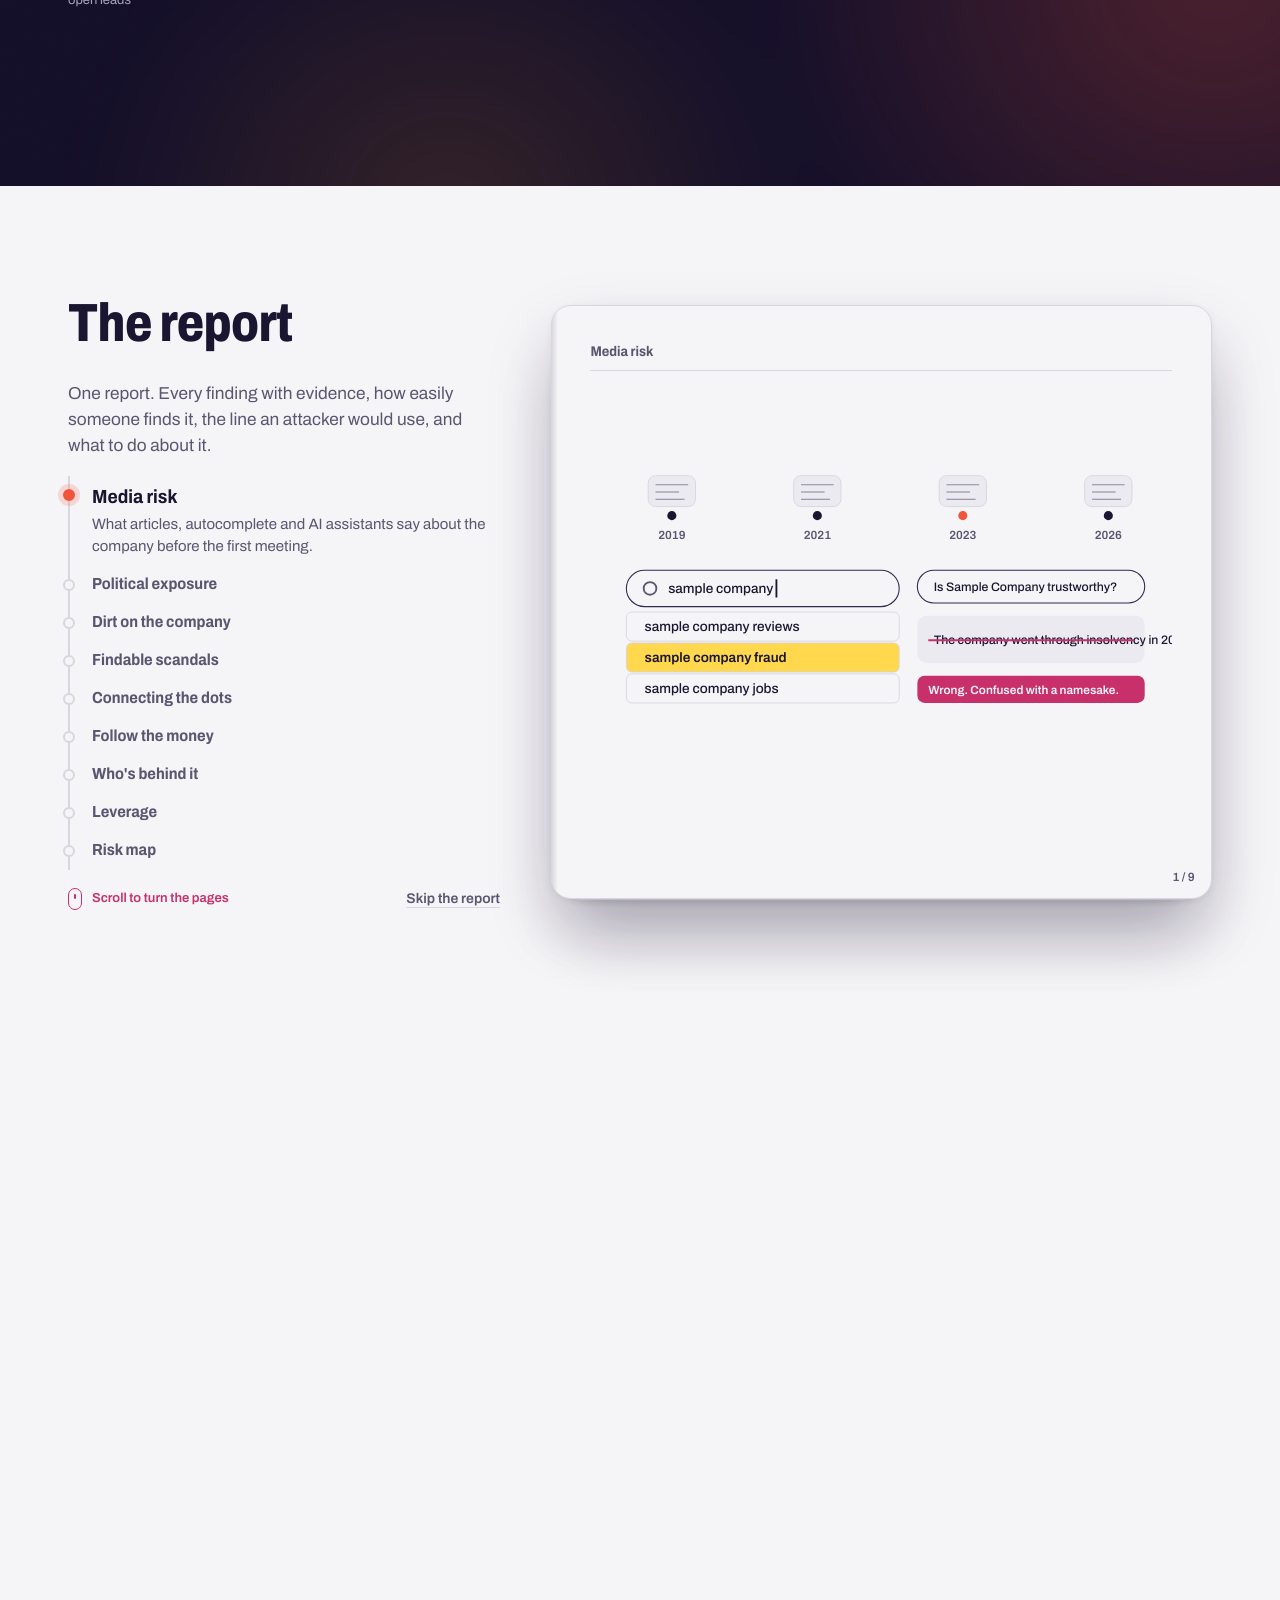
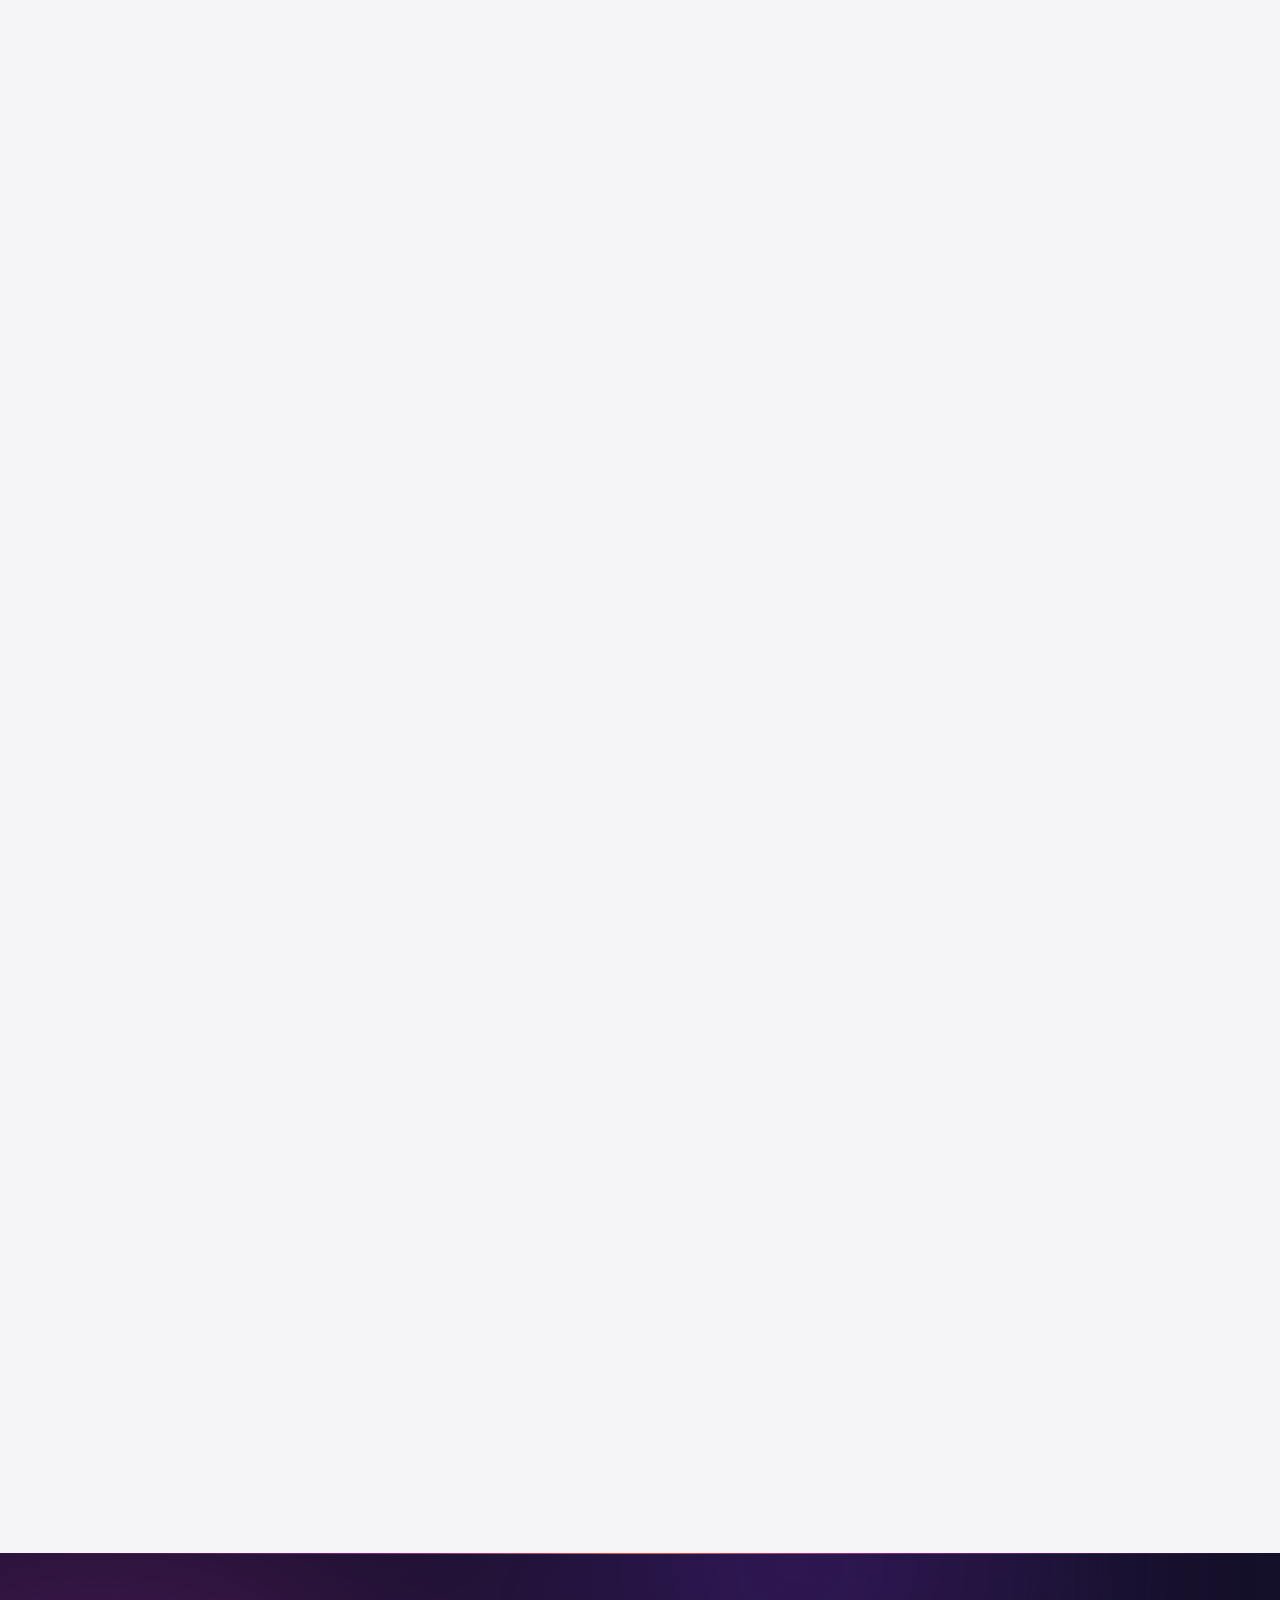
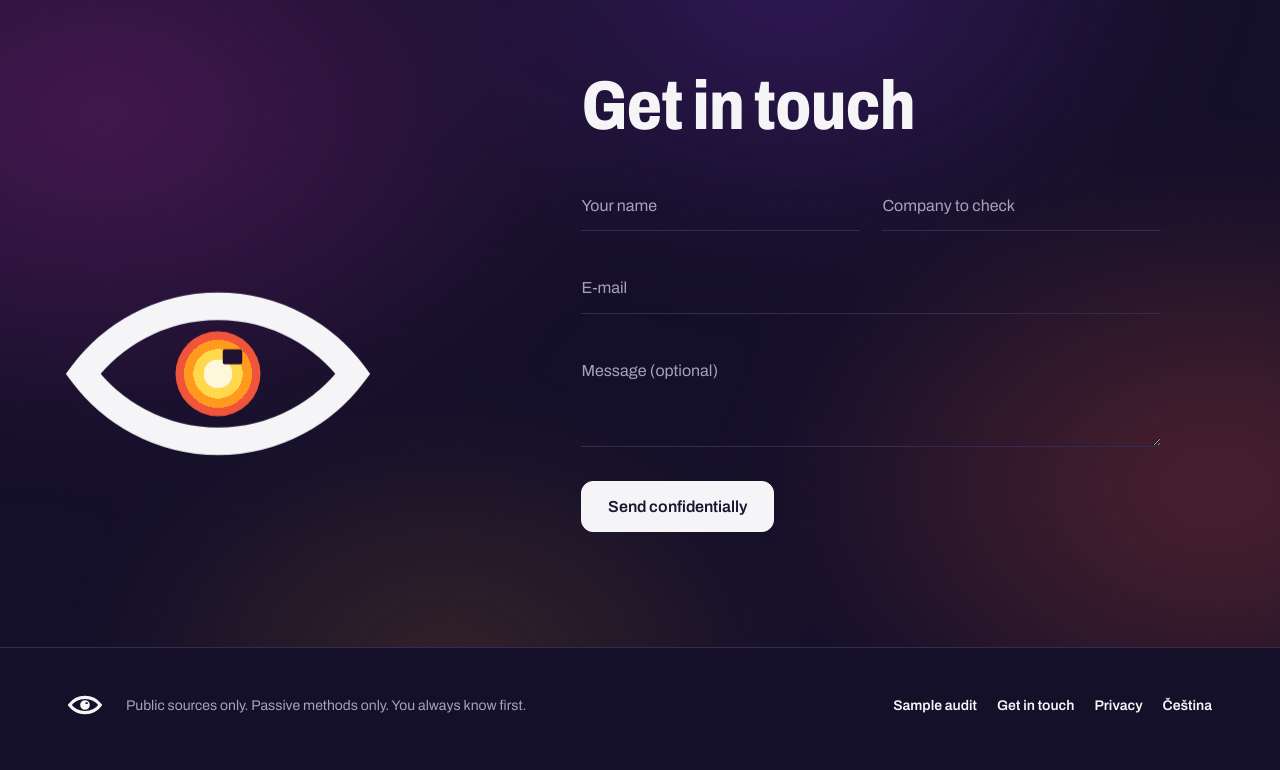
==== commit 80238b40: "MUCSIA web" ====
--- a/index.html
+++ b/index.html
@@ -4,7 +4,7 @@
 <meta charset="utf-8">
 <meta name="viewport" content="width=device-width, initial-scale=1">
 <title>MUCSIA</title>
-<meta name="description" content="Everything anyone can dig up about your company, and what could be used against you. You find out first.">
+<meta name="description" content="Everything anyone can dig up about a company, and what could be used against it. You find out first.">
 <meta name="theme-color" content="#15102A">
 <meta name="referrer" content="no-referrer">
 <link rel="canonical" href="https://mucsia.github.io/">
@@ -17,14 +17,14 @@
 <script>document.documentElement.classList.add("js")</script>
 <link rel="stylesheet" href="static/site.css?v=677a379602">
 <meta property="og:title" content="MUCSIA">
-<meta property="og:description" content="Everything anyone can dig up about your company, and what could be used against you. You find out first.">
+<meta property="og:description" content="Everything anyone can dig up about a company, and what could be used against it. You find out first.">
 <meta property="og:type" content="website">
 <meta property="og:url" content="https://mucsia.github.io/">
 <meta property="og:image" content="https://mucsia.github.io/static/img/og.png">
 <meta property="og:locale" content="en_GB">
 <script type="application/ld+json">{"@context":"https://schema.org","@type":"WebSite","name":"MUCSIA","url":"https://mucsia.github.io/","inLanguage":["en","cs"]}</script>
 </head>
-<body class="page-home" data-endpoint="">
+<body class="page-home" data-endpoint="https://script.google.com/macros/s/AKfycbyC8S4bYu0YB3Ecd74lqtt_q8-rhhxGx1HkHZWHa4JRrvprUl0z4QMQmnPhELnK0CI1/exec">
 <a class="skip" href="#main">Skip to content</a>
 <header class="hdr" id="hdr">
   <div class="hdr-in">
@@ -32,7 +32,7 @@
     <nav class="nav" aria-label="Main">
       <a href="sample/">Sample audit</a>
       <a class="nav-cta" href="#contact">Get in touch</a>
-      <a class="lang" href="cs/" hreflang="cs" lang="cs" title="Čeština"><span class="cur">EN</span><span class="sep" aria-hidden="true">|</span><span>CZ</span></a>
+      <a class="lang" href="cs/" hreflang="cs" lang="cs" aria-label="Čeština"><span class="cur">EN</span><span class="sep" aria-hidden="true">|</span><span>CZ</span></a>
     </nav>
   </div>
 </header>
@@ -41,8 +41,8 @@
   <div class="hero-art"><svg class="eye-art" viewBox="0 0 1600 900" preserveAspectRatio="xMidYMid slice" aria-hidden="true" focusable="false"><g class="eye-body"><path class="iso iso-8" d="M229.63 199.72 A712.96 712.96 0 0 1 1370.37 199.72 A400.46 400.46 0 0 1 1370.37 680.28 A712.96 712.96 0 0 1 229.63 680.28 A400.46 400.46 0 0 1 229.63 199.72 Z" fill="#1B143A"/><path class="iso iso-7" d="M288.54 243.9 A639.33 639.33 0 0 1 1311.46 243.9 A326.83 326.83 0 0 1 1311.46 636.1 A639.33 639.33 0 0 1 288.54 636.1 A326.83 326.83 0 0 1 288.54 243.9 Z" fill="#211848"/><path class="iso iso-6" d="M338.72 281.54 A576.6 576.6 0 0 1 1261.28 281.54 A264.1 264.1 0 0 1 1261.28 598.46 A576.6 576.6 0 0 1 338.72 598.46 A264.1 264.1 0 0 1 338.72 281.54 Z" fill="#3B1D6B"/><path class="iso iso-5" d="M381.27 313.45 A523.42 523.42 0 0 1 1218.73 313.45 A210.92 210.92 0 0 1 1218.73 566.55 A523.42 523.42 0 0 1 381.27 566.55 A210.92 210.92 0 0 1 381.27 313.45 Z" fill="#672182"/><path class="iso iso-4" d="M417.27 340.45 A478.42 478.42 0 0 1 1182.73 340.45 A165.92 165.92 0 0 1 1182.73 539.55 A478.42 478.42 0 0 1 417.27 539.55 A165.92 165.92 0 0 1 417.27 340.45 Z" fill="#8A2387"/><path class="iso iso-3" d="M447.81 363.36 A440.24 440.24 0 0 1 1152.19 363.36 A127.74 127.74 0 0 1 1152.19 516.64 A440.24 440.24 0 0 1 447.81 516.64 A127.74 127.74 0 0 1 447.81 363.36 Z" fill="#A82A79"/><path class="iso iso-2" d="M473.99 382.99 A407.51 407.51 0 0 1 1126.01 382.99 A95.01 95.01 0 0 1 1126.01 497.01 A407.51 407.51 0 0 1 473.99 497.01 A95.01 95.01 0 0 1 473.99 382.99 Z" fill="#C7306B"/><path class="iso iso-1" d="M495.81 399.36 A380.24 380.24 0 0 1 1104.19 399.36 A67.74 67.74 0 0 1 1104.19 480.64 A380.24 380.24 0 0 1 495.81 480.64 A67.74 67.74 0 0 1 495.81 399.36 Z" fill="#DC4252"/><path class="iso iso-0" d="M514.36 413.27 A357.05 357.05 0 0 1 1085.64 413.27 A44.55 44.55 0 0 1 1085.64 466.73 A357.05 357.05 0 0 1 514.36 466.73 A44.55 44.55 0 0 1 514.36 413.27 Z" fill="#F0543A"/><path class="iris iris-0" d="M550 440 A312.5 312.5 0 0 1 1050 440 A312.5 312.5 0 0 1 550 440 Z" fill="#F0543A"/><path class="iris iris-1" d="M582.67 440 A287.04 287.04 0 0 1 1017.33 440 A287.04 287.04 0 0 1 582.67 440 Z" fill="#FF9A1F"/><path class="iris iris-2" d="M608.11 440 A268.29 268.29 0 0 1 991.89 440 A268.29 268.29 0 0 1 608.11 440 Z" fill="#FFD84D"/><circle class="pupil" cx="800.0" cy="440.0" r="78.7" fill="#FFF7DA"/><path class="lids" d="M550 440 A312.5 312.5 0 0 1 1050 440 A312.5 312.5 0 0 1 550 440 Z" fill="none" stroke="#15102A" stroke-width="50.9" stroke-linejoin="miter"/><rect class="catch" x="808.8" y="394.6" width="36.1" height="27.8" rx="3.7" fill="#15102A"/></g></svg></div>
   <div class="grain"></div>
   <div class="hero-in">
-    <h1 class="hero-h">Everything that could hurt your company. Found first.</h1>
-    <p class="hero-sub">We map everything anyone can dig up about your company, and what could be used against you, publicly or as leverage. You find out first and can prepare.</p>
+    <h1 class="hero-h">Everything that could hurt a company. Found first.</h1>
+    <p class="hero-sub">We map everything anyone can dig up about a company, and what could be used against it, publicly or as leverage. You find out first and can prepare.</p>
     <div class="hero-cta">
       <a class="btn btn-light" href="#contact">Get in touch</a>
       <a class="btn btn-ghost" href="sample/">See a sample audit</a>
@@ -129,15 +129,15 @@
         <h2 class="h-l">The report</h2>
         <p class="lead">One report. Every finding with evidence, how easily someone finds it, the line an attacker would use, and what to do about it.</p>
         <ol class="rep-chapters" aria-label="Chapters">
-<li data-ch="0"><i></i><b>Media risk</b><span>What articles, autocomplete and AI assistants say about you before anyone talks to you.</span></li>
+<li data-ch="0"><i></i><b>Media risk</b><span>What articles, autocomplete and AI assistants say about the company before the first meeting.</span></li>
 <li data-ch="1"><i></i><b>Political exposure</b><span>Contracts, subsidies, donations and seats that connect the company to an office or a party.</span></li>
-<li data-ch="2"><i></i><b>Dirt on the company</b><span>Review waves, late salaries and disputes with suppliers, the way they look to someone who wants to hurt you.</span></li>
+<li data-ch="2"><i></i><b>Dirt on the company</b><span>Review waves, late salaries and disputes with suppliers, the way they look to someone who wants to hurt the company.</span></li>
 <li data-ch="3"><i></i><b>Findable scandals</b><span>Old judgments, deleted pages and forgotten articles, with how long it takes to find each one.</span></li>
 <li data-ch="4"><i></i><b>Connecting the dots</b><span>People, companies, addresses and dates joined into the one path that hurts the most.</span></li>
 <li data-ch="5"><i></i><b>Follow the money</b><span>Where the capital came from, through which countries, and which flows a bank or a journalist would question.</span></li>
 <li data-ch="6"><i></i><b>Who&#39;s behind it</b><span>Every role in the public registers and every other company those roles lead to.</span></li>
-<li data-ch="7"><i></i><b>Leverage</b><span>What someone could hold over you: exposed files, credentials and words that were never meant to be public.</span></li>
-<li data-ch="8"><i></i><b>Risk map</b><span>Every finding lands on one map. The warmer it is, the sooner it needs you.</span></li>
+<li data-ch="7"><i></i><b>Leverage</b><span>What someone could hold over the company: exposed files, credentials and words that were never meant to be public.</span></li>
+<li data-ch="8"><i></i><b>Risk map</b><span>Every finding lands on one map. The warmer it is, the sooner it needs attention.</span></li>
         </ol>
         <div class="rep-foot">
           <p class="scrub-hint" data-rep-hint><i aria-hidden="true"></i>Scroll to turn the pages</p>
@@ -147,7 +147,7 @@
       <div class="rep-right">
         <div class="rep-pages">
         <article class="rep-page rp-media" data-page="0">
-          <header class="rp-head"><h3 class="h-m">Media risk</h3><p>What articles, autocomplete and AI assistants say about you before anyone talks to you.</p></header>
+          <header class="rp-head"><h3 class="h-m">Media risk</h3><p>What articles, autocomplete and AI assistants say about the company before the first meeting.</p></header>
           <div class="rp-num tnum" aria-hidden="true">1 / 9</div>
           <figure class="rp-fig" aria-hidden="true">
             <svg viewBox="0 0 640 360" class="fig">
@@ -186,7 +186,7 @@
           </figure>
         </article>
         <article class="rep-page rp-dirt" data-page="2">
-          <header class="rp-head"><h3 class="h-m">Dirt on the company</h3><p>Review waves, late salaries and disputes with suppliers, the way they look to someone who wants to hurt you.</p></header>
+          <header class="rp-head"><h3 class="h-m">Dirt on the company</h3><p>Review waves, late salaries and disputes with suppliers, the way they look to someone who wants to hurt the company.</p></header>
           <div class="rp-num tnum" aria-hidden="true">3 / 9</div>
           <figure class="rp-fig" aria-hidden="true">
             <svg viewBox="0 0 640 360" class="fig">
@@ -319,7 +319,7 @@
           </figure>
         </article>
         <article class="rep-page rp-leverage" data-page="7">
-          <header class="rp-head"><h3 class="h-m">Leverage</h3><p>What someone could hold over you: exposed files, credentials and words that were never meant to be public.</p></header>
+          <header class="rp-head"><h3 class="h-m">Leverage</h3><p>What someone could hold over the company: exposed files, credentials and words that were never meant to be public.</p></header>
           <div class="rp-num tnum" aria-hidden="true">8 / 9</div>
           <figure class="rp-fig" aria-hidden="true">
             <svg viewBox="0 0 640 360" class="fig fig-lev">
@@ -367,7 +367,7 @@
           </figure>
         </article>
         <article class="rep-page rp-riskmap rp-dark" data-page="8">
-          <header class="rp-head"><h3 class="h-m">Risk map</h3><p>Every finding lands on one map. The warmer it is, the sooner it needs you.</p></header>
+          <header class="rp-head"><h3 class="h-m">Risk map</h3><p>Every finding lands on one map. The warmer it is, the sooner it needs attention.</p></header>
           <div class="rp-num tnum" aria-hidden="true">9 / 9</div>
           <figure class="rp-fig" aria-hidden="true">
 <div class="rm" data-riskmap>
@@ -423,7 +423,7 @@
   <input type="text" name="website" tabindex="-1" autocomplete="off" class="hp" aria-hidden="true">
   <div class="fld-row">
     <div class="fld"><input id="f-name" name="name" type="text" required autocomplete="name" placeholder=" " data-msg="Please fill in this field."><label for="f-name">Your name</label></div>
-    <div class="fld"><input id="f-company" name="company" type="text" required autocomplete="organization" placeholder=" " data-msg="Please fill in this field."><label for="f-company">Company</label></div>
+    <div class="fld"><input id="f-company" name="company" type="text" required autocomplete="organization" placeholder=" " data-msg="Please fill in this field."><label for="f-company">Company to check</label></div>
   </div>
   <div class="fld"><input id="f-email" name="email" type="email" required autocomplete="email" placeholder=" " data-msg="Please check the e-mail address."><label for="f-email">E-mail</label></div>
   <div class="fld"><textarea id="f-msg" name="message" rows="3" placeholder=" "></textarea><label for="f-msg">Message (optional)</label></div>
@@ -450,6 +450,6 @@
     </nav>
   </div>
 </footer>
-<script src="static/site.js?v=ff23306ea1" defer></script>
+<script src="static/site.js?v=1ad4d0d55c" defer></script>
 </body>
 </html>
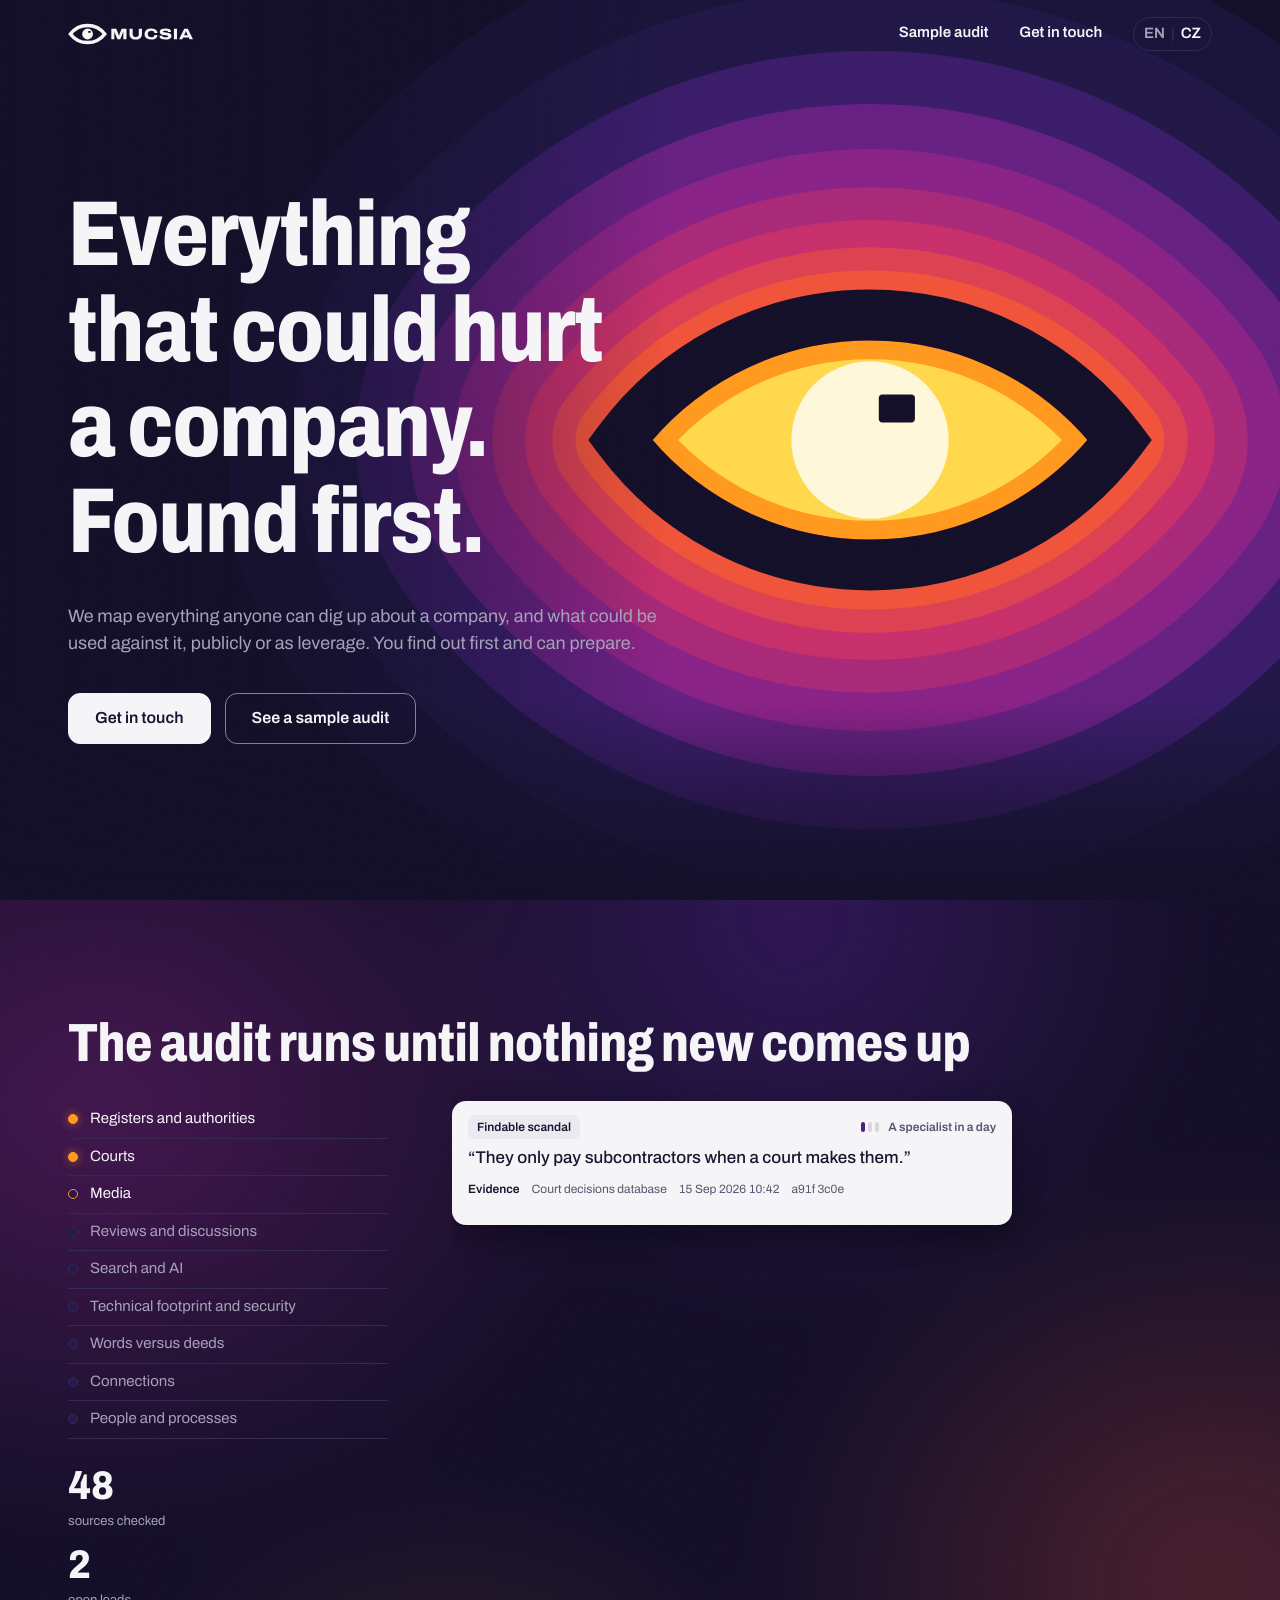
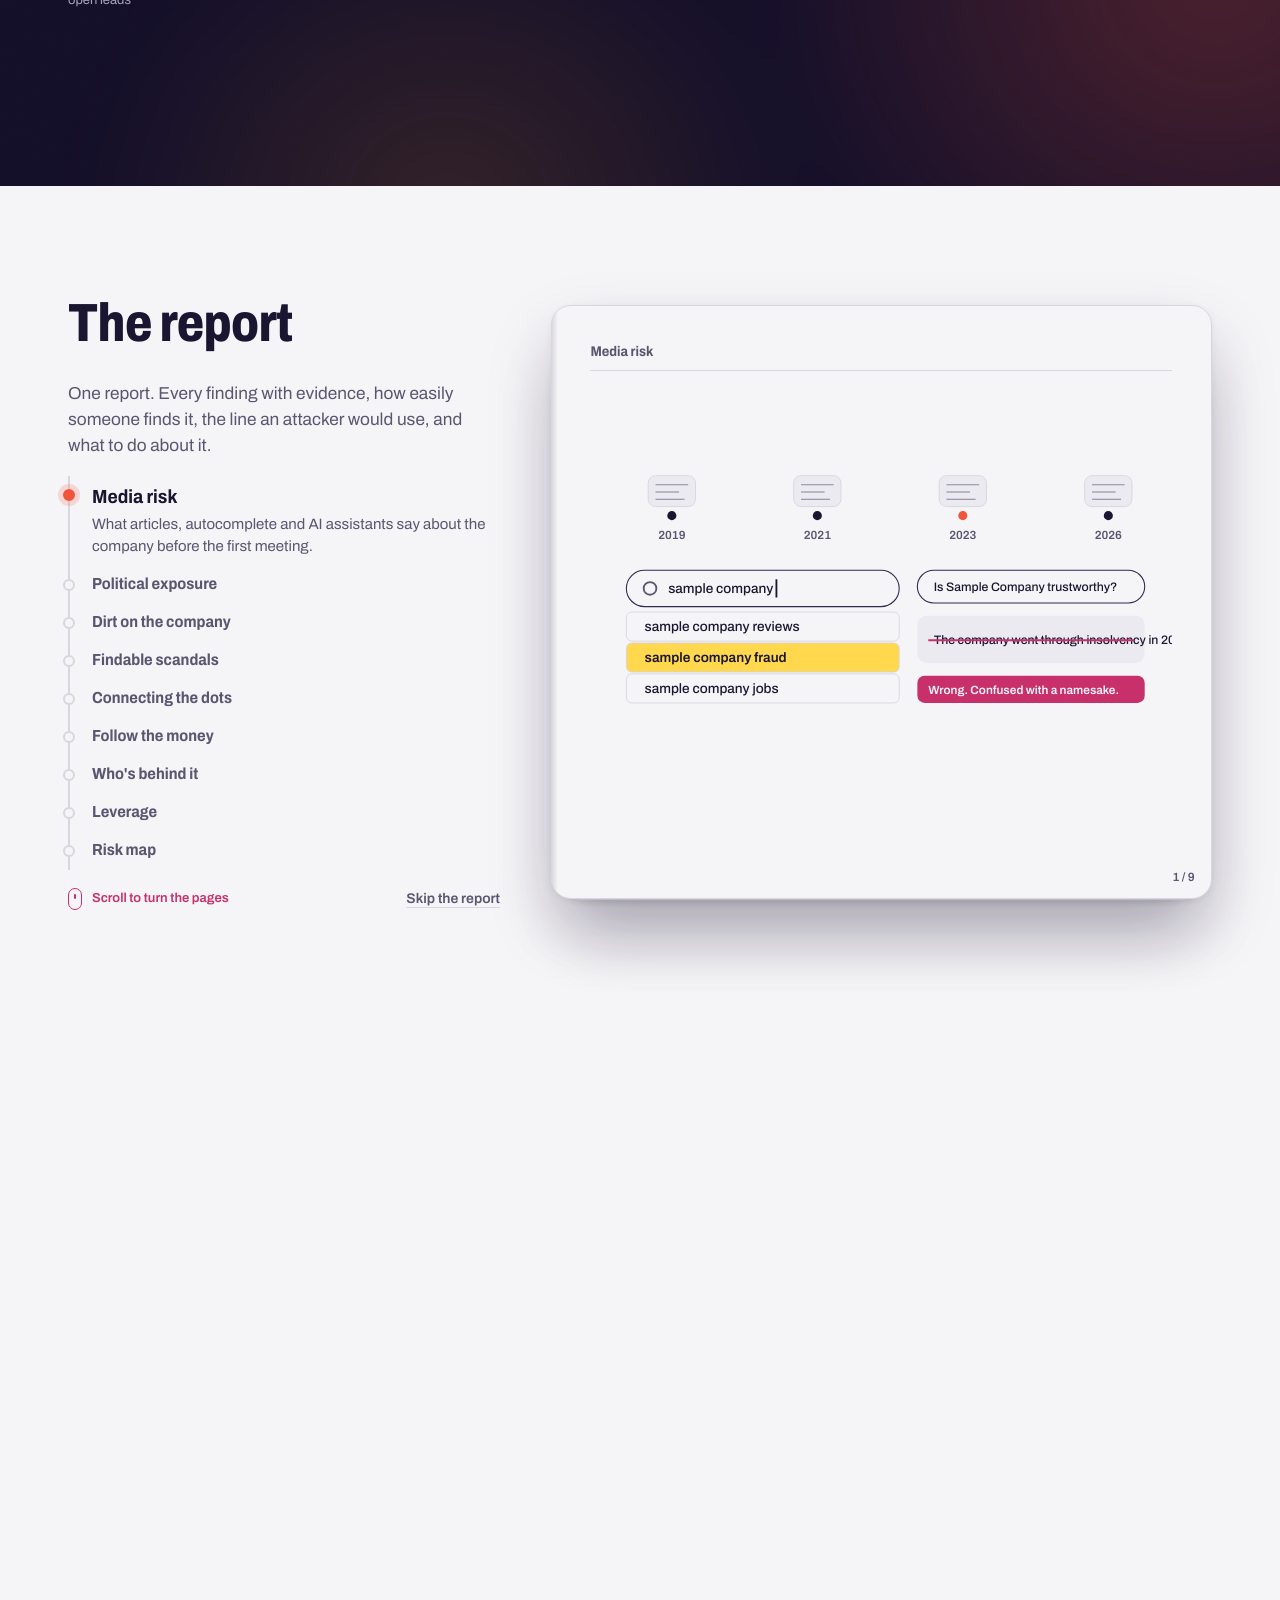
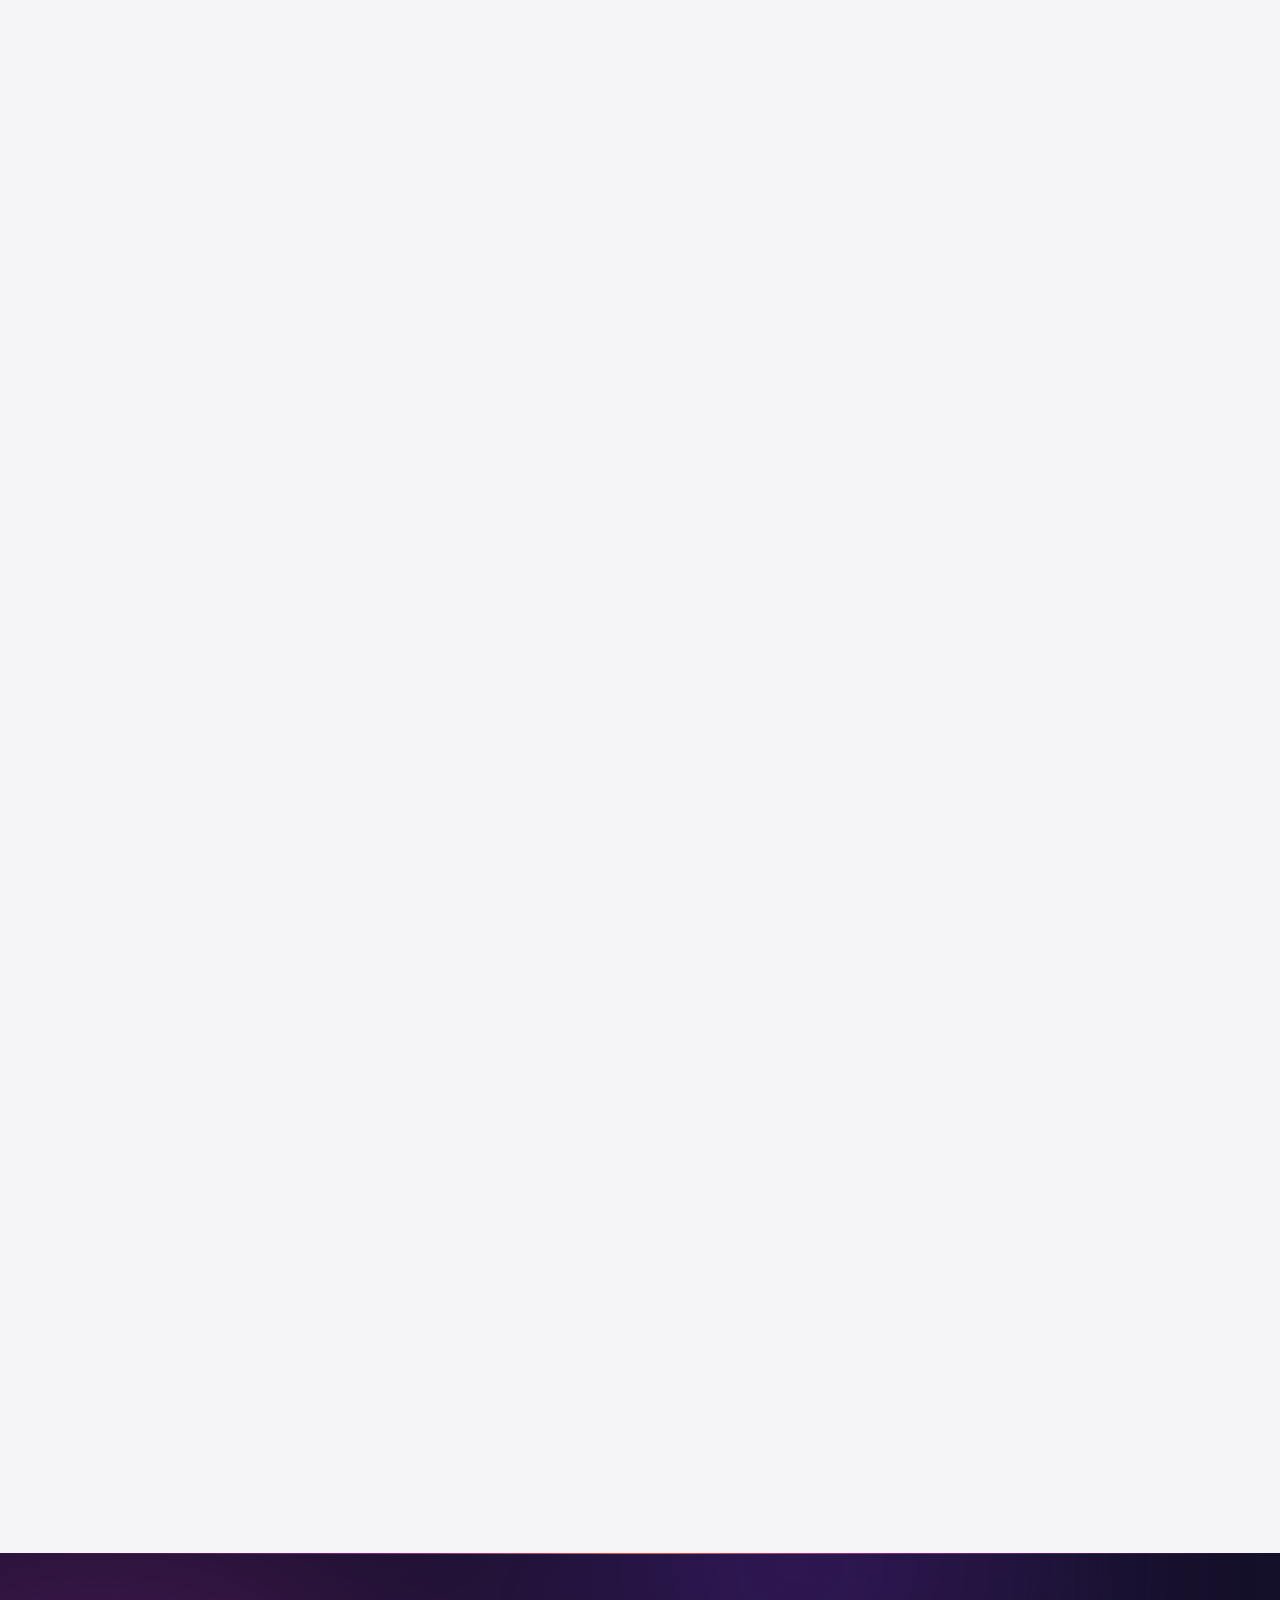
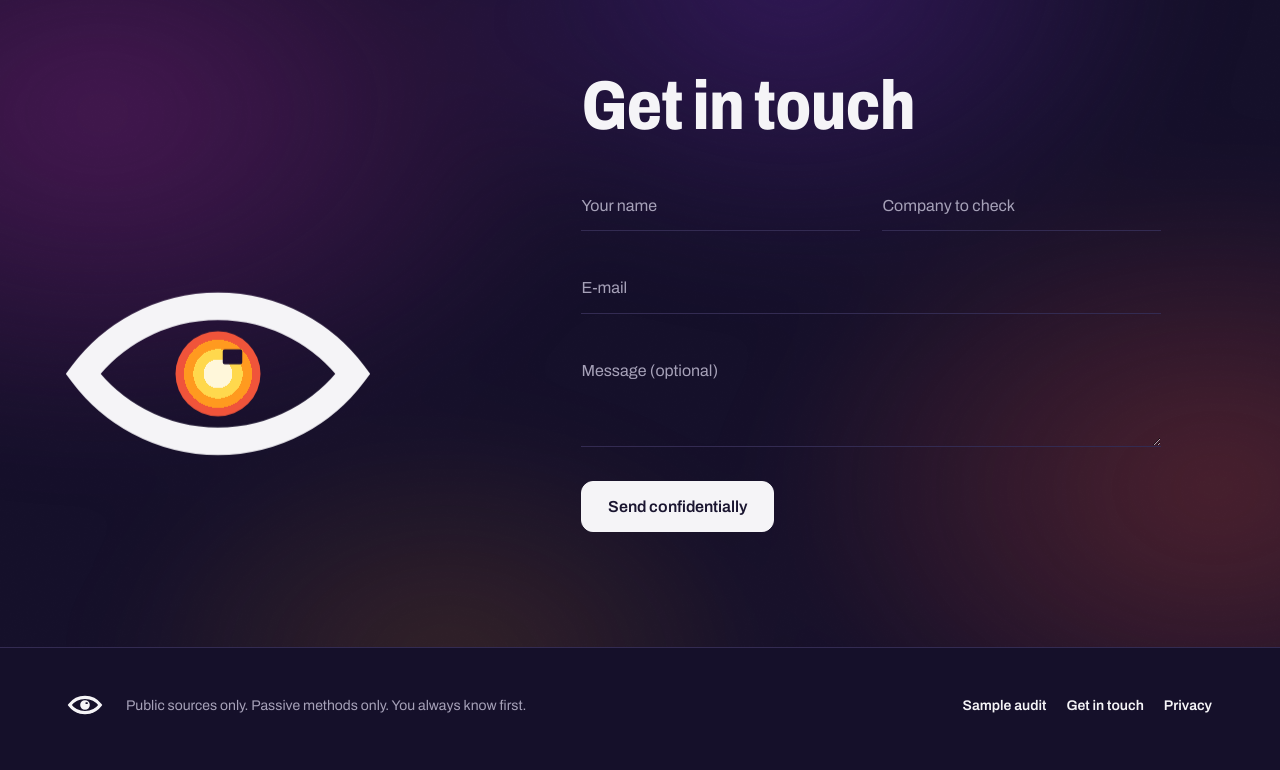
==== commit 88880b40: "MUCSIA web" ====
--- a/index.html
+++ b/index.html
@@ -446,7 +446,6 @@
       <a href="sample/">Sample audit</a>
       <a href="contact/">Get in touch</a>
       <a href="privacy/">Privacy</a>
-      <a href="cs/" hreflang="cs" lang="cs">Čeština</a>
     </nav>
   </div>
 </footer>
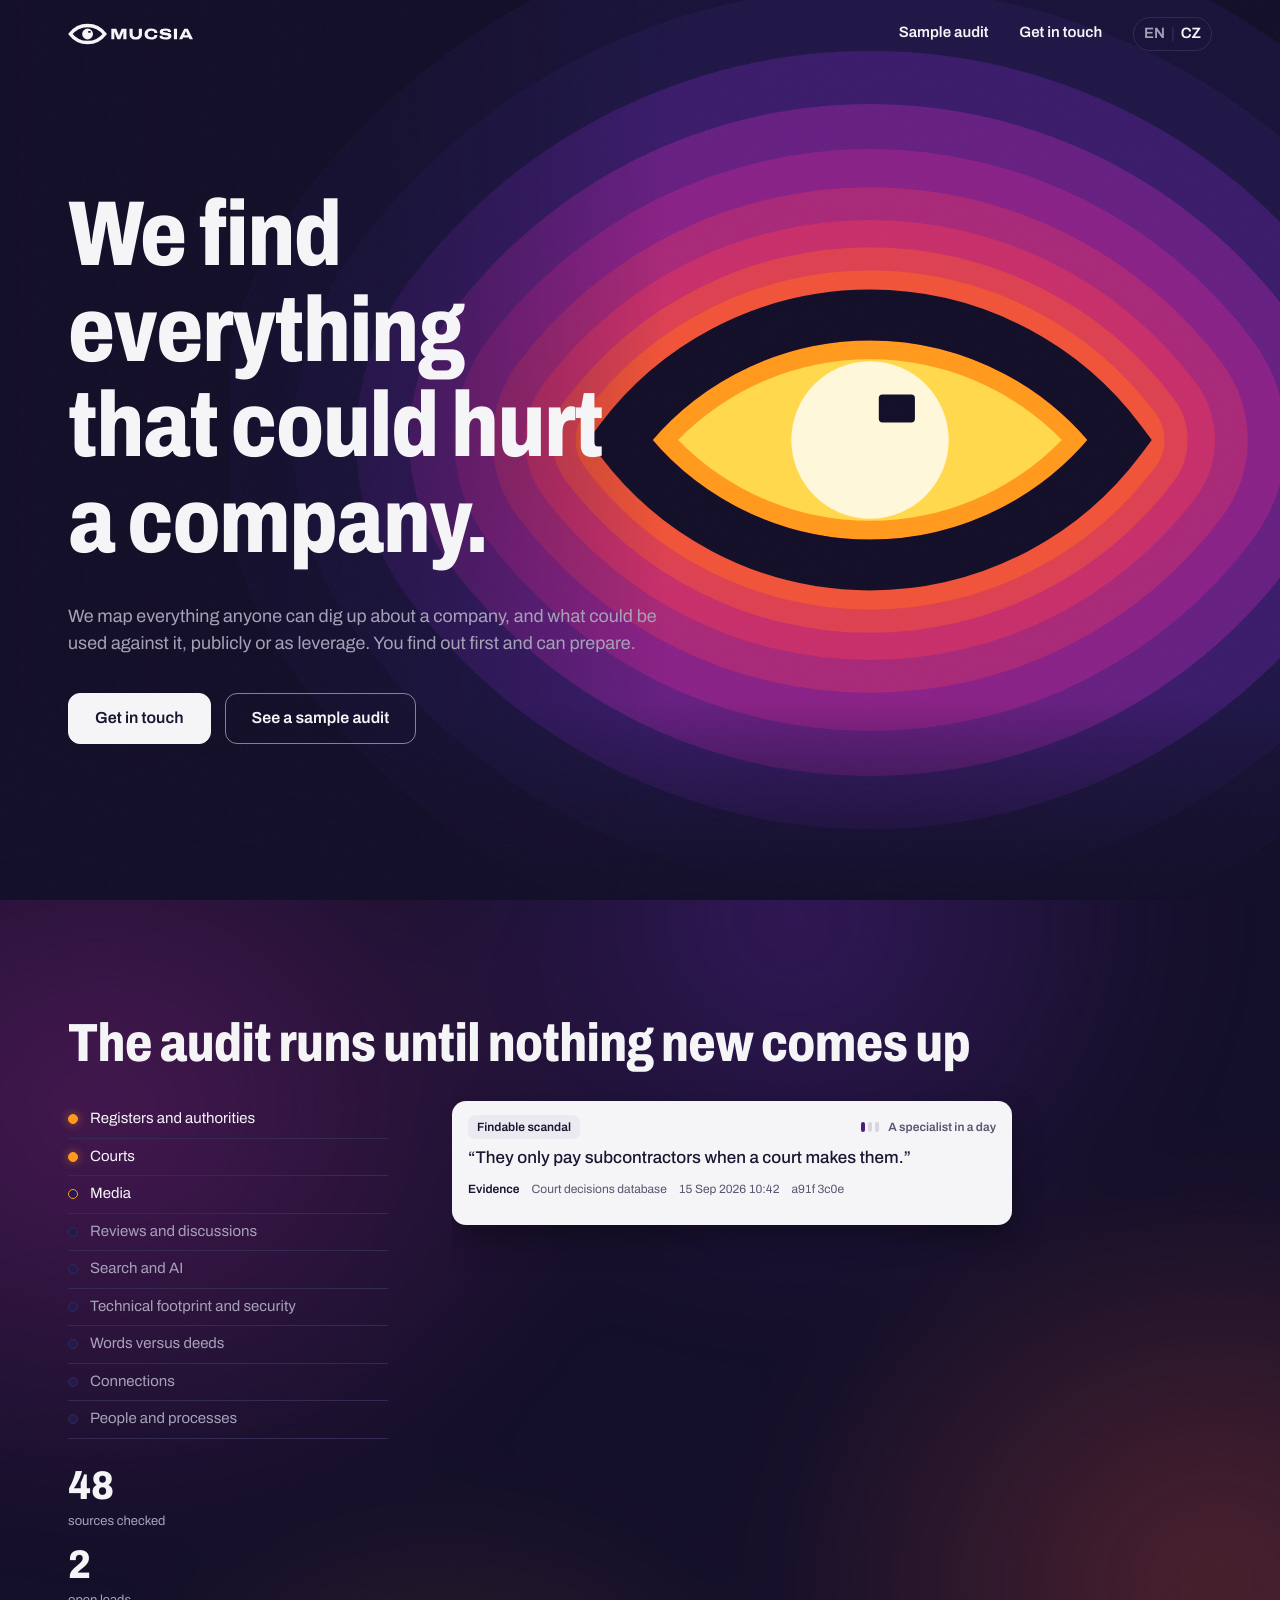
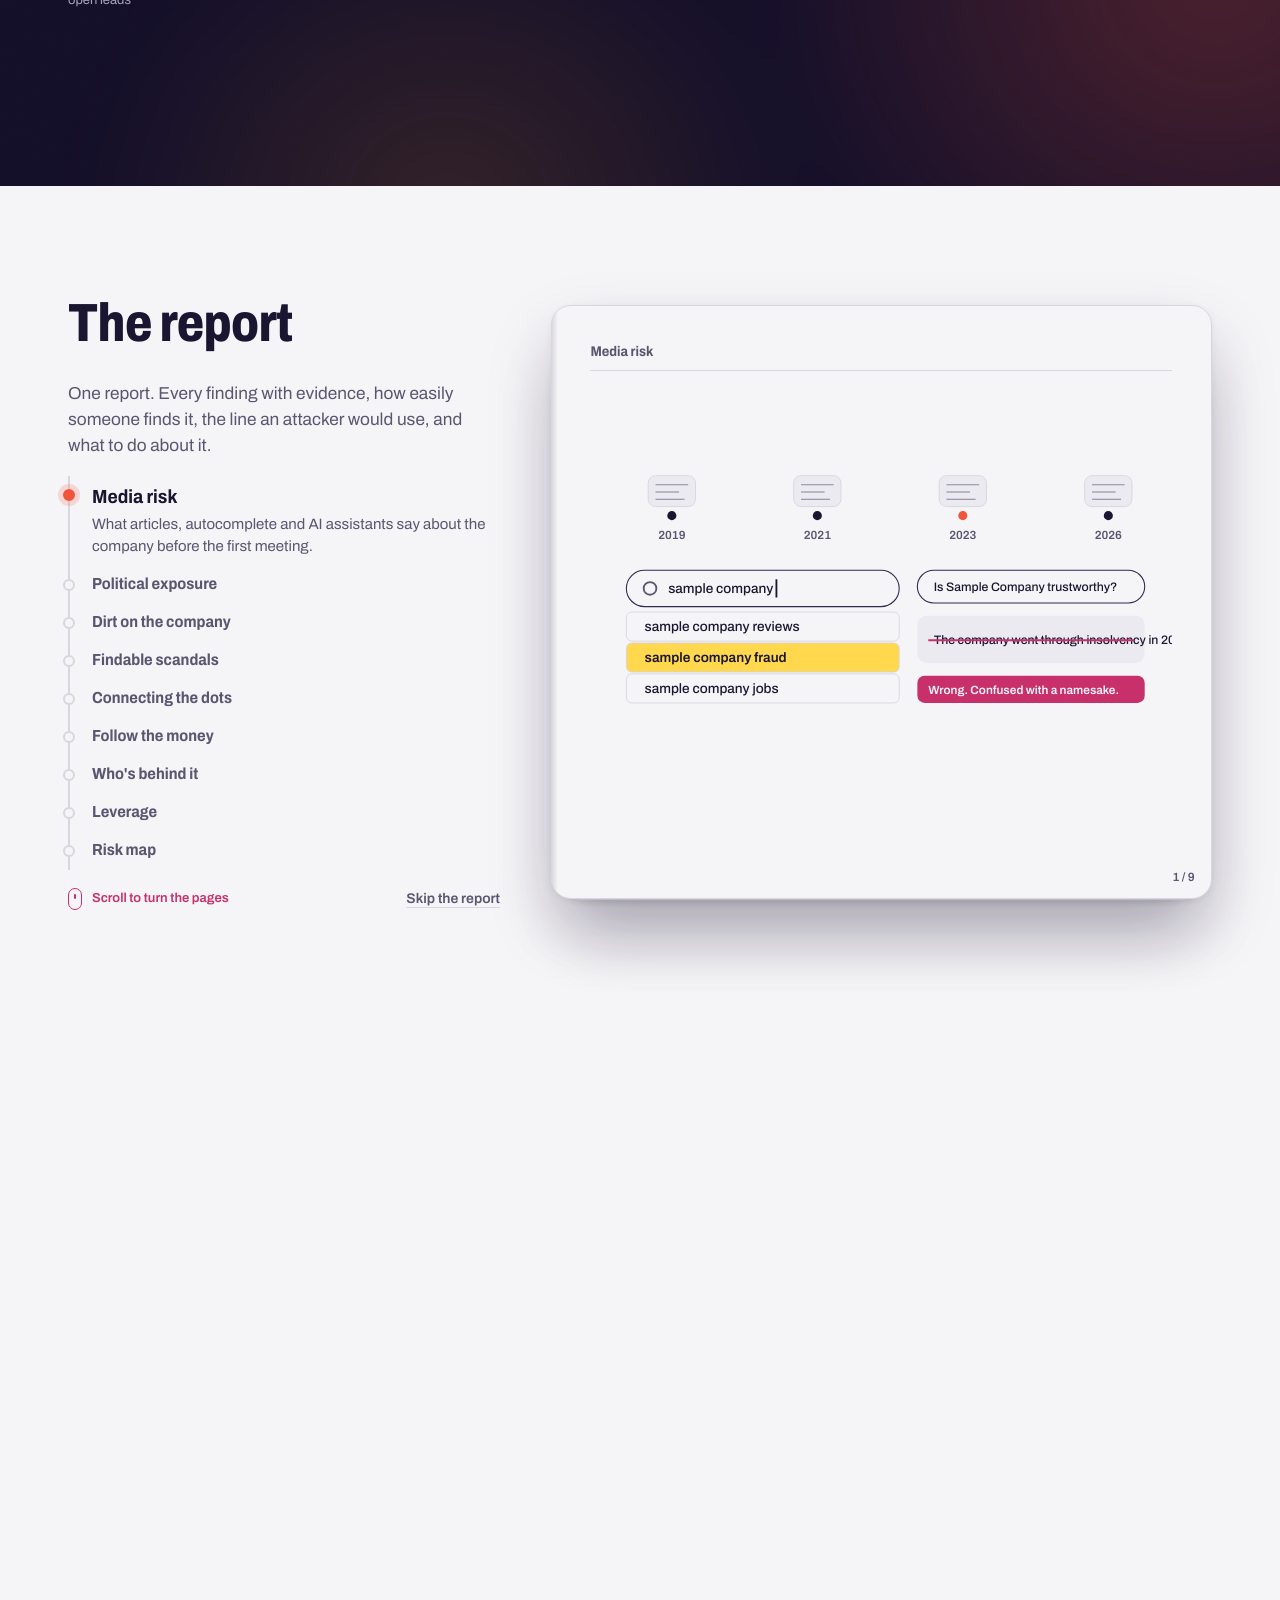
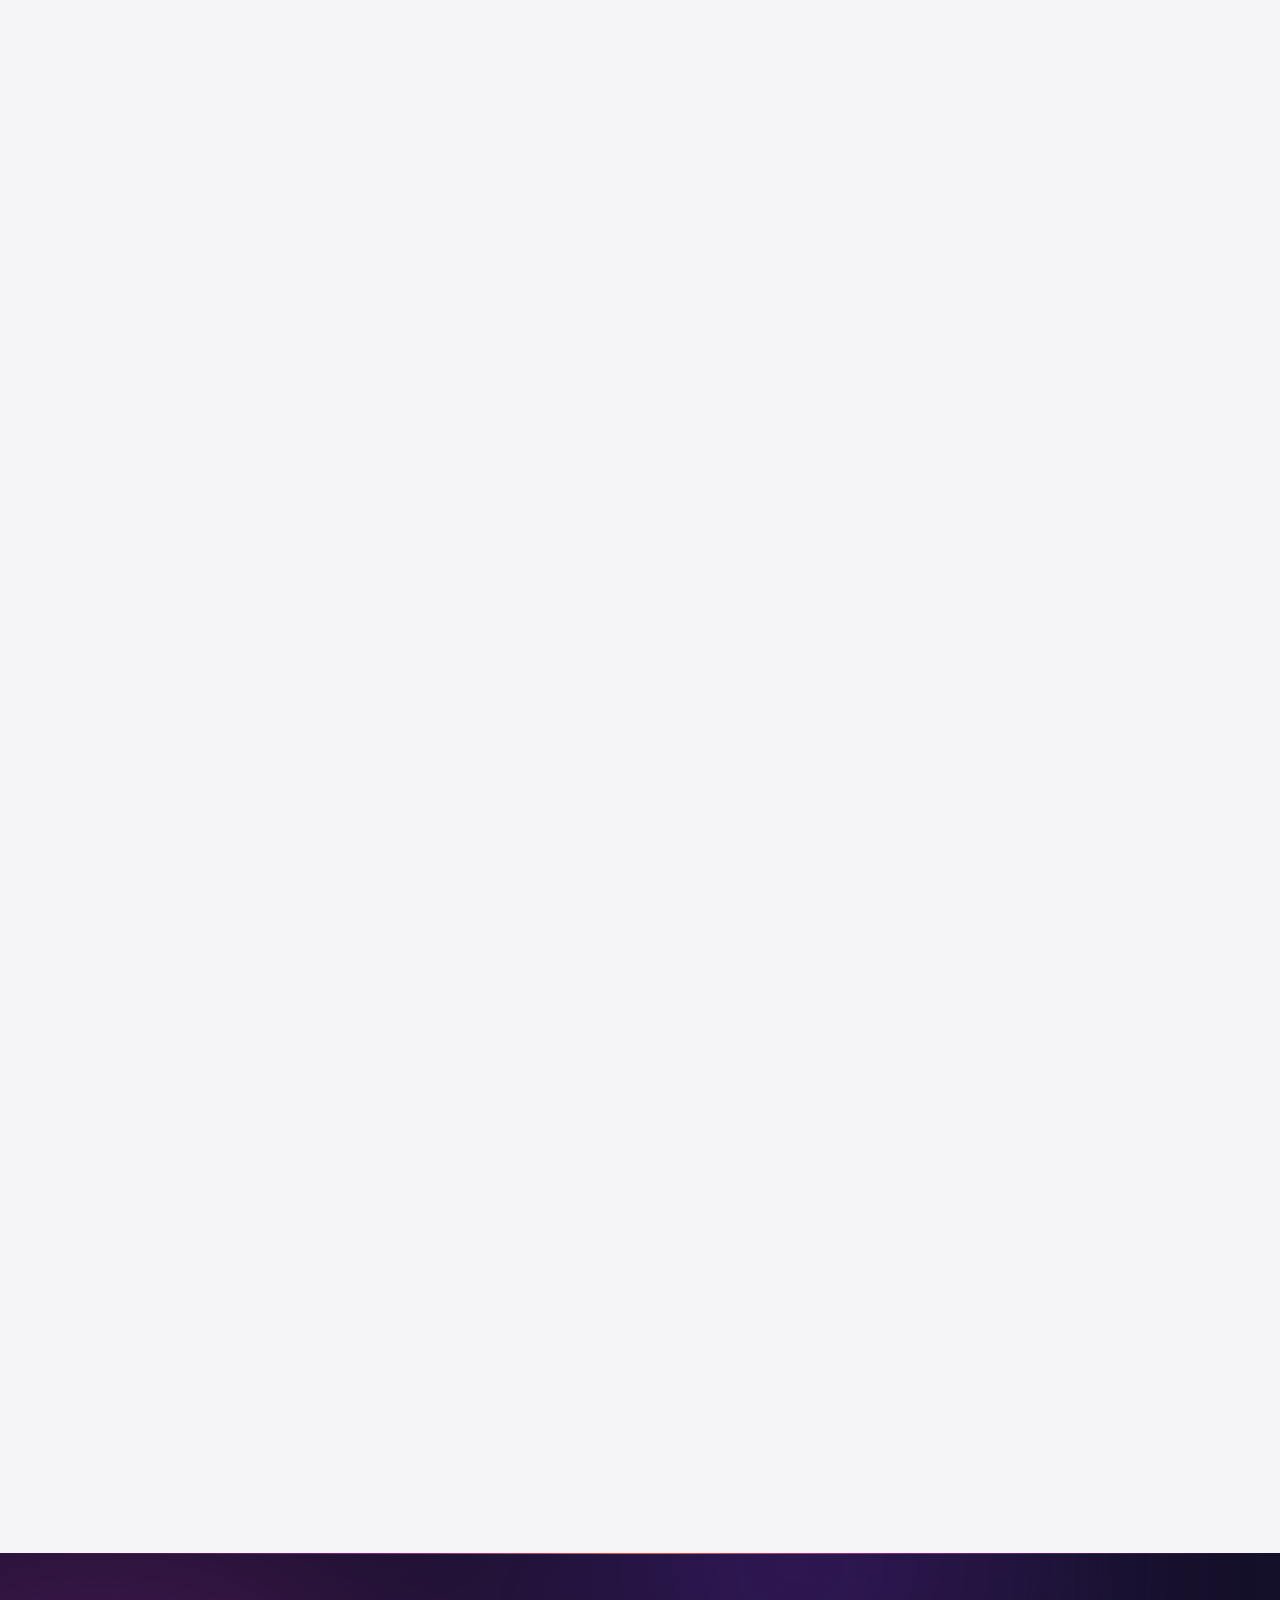
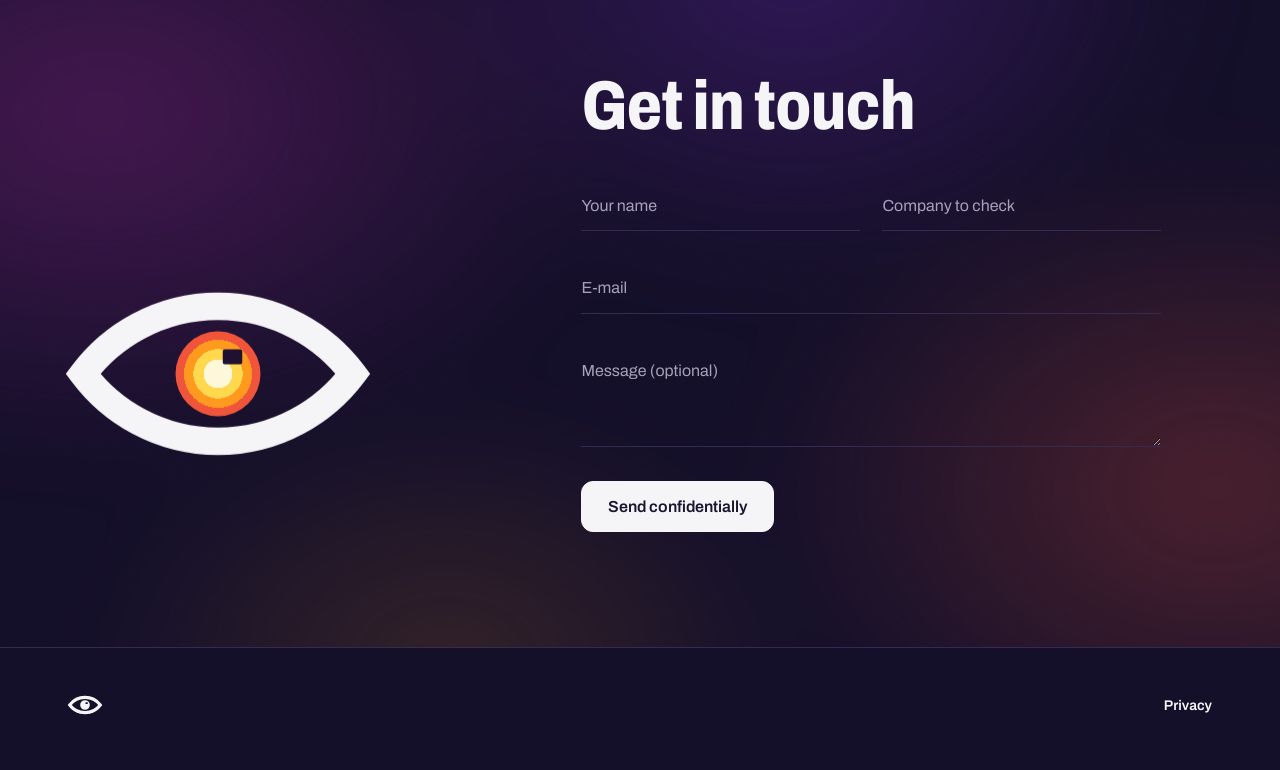
==== commit f54bfccc: "MUCSIA web" ====
--- a/index.html
+++ b/index.html
@@ -3,8 +3,8 @@
 <head>
 <meta charset="utf-8">
 <meta name="viewport" content="width=device-width, initial-scale=1">
-<title>MUCSIA</title>
-<meta name="description" content="Everything anyone can dig up about a company, and what could be used against it. You find out first.">
+<title>MUCSIA - We find everything that could hurt a company</title>
+<meta name="description" content="We find everything that could hurt a company. We map what anyone can dig up about it and what could be used against it, publicly or as leverage.">
 <meta name="theme-color" content="#15102A">
 <meta name="referrer" content="no-referrer">
 <link rel="canonical" href="https://mucsia.github.io/">
@@ -15,14 +15,19 @@
 <link rel="preload" href="static/fonts/Archivo-w800-s80.woff2" as="font" type="font/woff2" crossorigin>
 <link rel="preload" href="static/fonts/Archivo-w400-s100.woff2" as="font" type="font/woff2" crossorigin>
 <script>document.documentElement.classList.add("js")</script>
-<link rel="stylesheet" href="static/site.css?v=677a379602">
-<meta property="og:title" content="MUCSIA">
-<meta property="og:description" content="Everything anyone can dig up about a company, and what could be used against it. You find out first.">
+<link rel="stylesheet" href="static/site.css?v=125f412758">
+<meta property="og:site_name" content="MUCSIA">
+<meta property="og:title" content="MUCSIA - We find everything that could hurt a company">
+<meta property="og:description" content="We find everything that could hurt a company. We map what anyone can dig up about it and what could be used against it, publicly or as leverage.">
 <meta property="og:type" content="website">
 <meta property="og:url" content="https://mucsia.github.io/">
-<meta property="og:image" content="https://mucsia.github.io/static/img/og.png">
+<meta property="og:image" content="https://mucsia.github.io/static/img/og-en.png">
+<meta property="og:image:width" content="1200">
+<meta property="og:image:height" content="630">
+<meta property="og:image:alt" content="We find everything that could hurt a company.">
+<meta name="twitter:card" content="summary_large_image">
 <meta property="og:locale" content="en_GB">
-<script type="application/ld+json">{"@context":"https://schema.org","@type":"WebSite","name":"MUCSIA","url":"https://mucsia.github.io/","inLanguage":["en","cs"]}</script>
+<script type="application/ld+json">{"@context":"https://schema.org","@type":"WebSite","name":"MUCSIA","url":"https://mucsia.github.io/","description":"We find everything that could hurt a company. We map what anyone can dig up about it and what could be used against it, publicly or as leverage.","inLanguage":["en","cs"]}</script>
 </head>
 <body class="page-home" data-endpoint="https://script.google.com/macros/s/AKfycbyC8S4bYu0YB3Ecd74lqtt_q8-rhhxGx1HkHZWHa4JRrvprUl0z4QMQmnPhELnK0CI1/exec">
 <a class="skip" href="#main">Skip to content</a>
@@ -41,7 +46,7 @@
   <div class="hero-art"><svg class="eye-art" viewBox="0 0 1600 900" preserveAspectRatio="xMidYMid slice" aria-hidden="true" focusable="false"><g class="eye-body"><path class="iso iso-8" d="M229.63 199.72 A712.96 712.96 0 0 1 1370.37 199.72 A400.46 400.46 0 0 1 1370.37 680.28 A712.96 712.96 0 0 1 229.63 680.28 A400.46 400.46 0 0 1 229.63 199.72 Z" fill="#1B143A"/><path class="iso iso-7" d="M288.54 243.9 A639.33 639.33 0 0 1 1311.46 243.9 A326.83 326.83 0 0 1 1311.46 636.1 A639.33 639.33 0 0 1 288.54 636.1 A326.83 326.83 0 0 1 288.54 243.9 Z" fill="#211848"/><path class="iso iso-6" d="M338.72 281.54 A576.6 576.6 0 0 1 1261.28 281.54 A264.1 264.1 0 0 1 1261.28 598.46 A576.6 576.6 0 0 1 338.72 598.46 A264.1 264.1 0 0 1 338.72 281.54 Z" fill="#3B1D6B"/><path class="iso iso-5" d="M381.27 313.45 A523.42 523.42 0 0 1 1218.73 313.45 A210.92 210.92 0 0 1 1218.73 566.55 A523.42 523.42 0 0 1 381.27 566.55 A210.92 210.92 0 0 1 381.27 313.45 Z" fill="#672182"/><path class="iso iso-4" d="M417.27 340.45 A478.42 478.42 0 0 1 1182.73 340.45 A165.92 165.92 0 0 1 1182.73 539.55 A478.42 478.42 0 0 1 417.27 539.55 A165.92 165.92 0 0 1 417.27 340.45 Z" fill="#8A2387"/><path class="iso iso-3" d="M447.81 363.36 A440.24 440.24 0 0 1 1152.19 363.36 A127.74 127.74 0 0 1 1152.19 516.64 A440.24 440.24 0 0 1 447.81 516.64 A127.74 127.74 0 0 1 447.81 363.36 Z" fill="#A82A79"/><path class="iso iso-2" d="M473.99 382.99 A407.51 407.51 0 0 1 1126.01 382.99 A95.01 95.01 0 0 1 1126.01 497.01 A407.51 407.51 0 0 1 473.99 497.01 A95.01 95.01 0 0 1 473.99 382.99 Z" fill="#C7306B"/><path class="iso iso-1" d="M495.81 399.36 A380.24 380.24 0 0 1 1104.19 399.36 A67.74 67.74 0 0 1 1104.19 480.64 A380.24 380.24 0 0 1 495.81 480.64 A67.74 67.74 0 0 1 495.81 399.36 Z" fill="#DC4252"/><path class="iso iso-0" d="M514.36 413.27 A357.05 357.05 0 0 1 1085.64 413.27 A44.55 44.55 0 0 1 1085.64 466.73 A357.05 357.05 0 0 1 514.36 466.73 A44.55 44.55 0 0 1 514.36 413.27 Z" fill="#F0543A"/><path class="iris iris-0" d="M550 440 A312.5 312.5 0 0 1 1050 440 A312.5 312.5 0 0 1 550 440 Z" fill="#F0543A"/><path class="iris iris-1" d="M582.67 440 A287.04 287.04 0 0 1 1017.33 440 A287.04 287.04 0 0 1 582.67 440 Z" fill="#FF9A1F"/><path class="iris iris-2" d="M608.11 440 A268.29 268.29 0 0 1 991.89 440 A268.29 268.29 0 0 1 608.11 440 Z" fill="#FFD84D"/><circle class="pupil" cx="800.0" cy="440.0" r="78.7" fill="#FFF7DA"/><path class="lids" d="M550 440 A312.5 312.5 0 0 1 1050 440 A312.5 312.5 0 0 1 550 440 Z" fill="none" stroke="#15102A" stroke-width="50.9" stroke-linejoin="miter"/><rect class="catch" x="808.8" y="394.6" width="36.1" height="27.8" rx="3.7" fill="#15102A"/></g></svg></div>
   <div class="grain"></div>
   <div class="hero-in">
-    <h1 class="hero-h">Everything that could hurt a company. Found first.</h1>
+    <h1 class="hero-h">We find everything that could hurt a company.</h1>
     <p class="hero-sub">We map everything anyone can dig up about a company, and what could be used against it, publicly or as leverage. You find out first and can prepare.</p>
     <div class="hero-cta">
       <a class="btn btn-light" href="#contact">Get in touch</a>
@@ -441,10 +446,7 @@
 <footer class="ftr">
   <div class="ftr-in">
     <div class="ftr-mark"><svg xmlns="http://www.w3.org/2000/svg" viewBox="0 0 120 120"><defs></defs><path d="M6 60 A67.5 67.5 0 0 1 114 60 A67.5 67.5 0 0 1 6 60 Z" fill="none" stroke="#F5F4F7" stroke-width="11" stroke-linejoin="miter"/><path d="M43 60 A17 17 0 1 0 77 60 A17 17 0 1 0 43 60 Z M62.7 50.2 H68.9 A0.8 0.8 0 0 1 69.7 51 V55.4 A0.8 0.8 0 0 1 68.9 56.2 H62.7 A0.8 0.8 0 0 1 61.9 55.4 V51 A0.8 0.8 0 0 1 62.7 50.2 Z" fill="#F5F4F7" fill-rule="evenodd"/></svg></div>
-    <p class="ftr-line">Public sources only. Passive methods only. You always know first.</p>
     <nav class="ftr-nav" aria-label="Footer">
-      <a href="sample/">Sample audit</a>
-      <a href="contact/">Get in touch</a>
       <a href="privacy/">Privacy</a>
     </nav>
   </div>
--- a/static/site.css
+++ b/static/site.css
@@ -463,9 +463,8 @@
 
 /* ---------- patička, lišta ---------- */
 .ftr { background: var(--chlad); color: var(--papir); border-top: 1px solid var(--linka-tma); }
-.ftr-in { max-width: var(--maxw); margin: 0 auto; padding: 40px var(--gutter) 48px; display: grid; grid-template-columns: auto 1fr auto; gap: 24px; align-items: center; }
+.ftr-in { max-width: var(--maxw); margin: 0 auto; padding: 40px var(--gutter) 48px; display: grid; grid-template-columns: auto auto; justify-content: space-between; gap: 24px; align-items: center; }
 .ftr-mark svg { width: 34px; overflow: visible; }
-.ftr-line { margin: 0; color: var(--mlha); font-size: 14px; }
 .ftr-nav { display: flex; flex-wrap: wrap; gap: 8px 20px; }
 .ftr-nav a { color: var(--papir); text-decoration: none; font-size: 14px; font-weight: 600; }
 .ftr-nav a:hover { color: var(--t6); }
